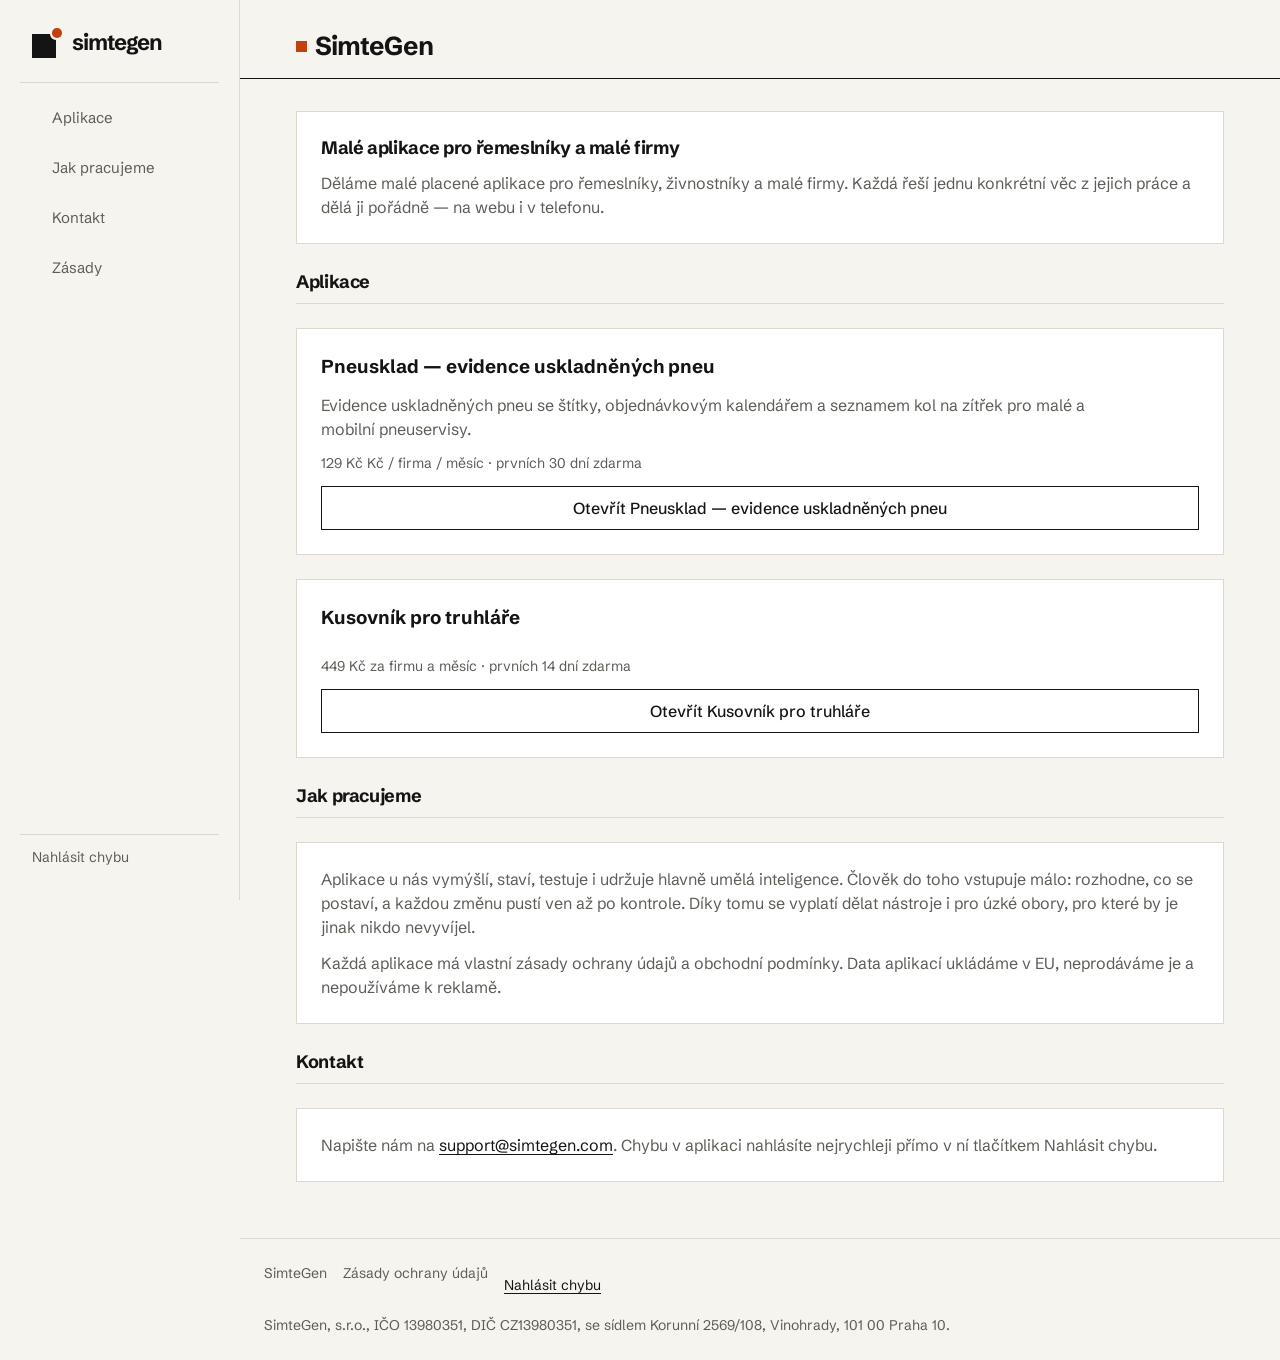
==== web/index.html @ bfa5eb50 "web firmy: obsah a katalog" ====
<!doctype html>
<!-- GENEROVANÝ SOUBOR — neupravuj ručně. Generuje SimteGen (firemni_web.py) z databáze a nastavení. -->
<html lang="cs">
<head>
  <meta charset="utf-8">
  <meta name="viewport" content="width=device-width, initial-scale=1, viewport-fit=cover">
  <meta name="application-name" content="SimteGen">
  <title>SimteGen — malé aplikace pro řemeslníky a malé firmy</title>
  <link rel="stylesheet" href="styl.css">
  <link rel="stylesheet" href="produkt.css">
  <!-- SEO: GENEROVÁNO z data-manifest.json (vykresli_seo.py) — needituj ručně -->
  <meta name="description" content="Malé placené aplikace pro řemeslníky, živnostníky a malé firmy — web i telefon.">
  <link rel="canonical" href="https://simtegen.com/">
  <meta property="og:type" content="website">
  <meta property="og:locale" content="cs_CZ">
  <meta property="og:title" content="SimteGen">
  <meta property="og:description" content="Malé placené aplikace pro řemeslníky, živnostníky a malé firmy — web i telefon.">
  <meta property="og:url" content="https://simtegen.com/">
  <meta name="twitter:card" content="summary">
  <script type="application/ld+json">{"@context":"https://schema.org","@type":"Organization","name":"SimteGen","legalName":"SimteGen, s.r.o.","url":"https://simtegen.com/","description":"Malé placené aplikace pro řemeslníky, živnostníky a malé firmy — web i telefon.","identifier":{"@type":"PropertyValue","propertyID":"IČO","value":"13980351"},"address":"Korunní 2569/108, Vinohrady, 101 00 Praha 10","email":"support@simtegen.com","hasOfferCatalog":{"@type":"OfferCatalog","name":"Aplikace","itemListElement":[{"@type":"Offer","itemOffered":{"@type":"WebApplication","name":"Pneusklad — evidence uskladněných pneu","url":"https://pneusklad.simtegen.com/","description":"Evidence uskladněných pneu se štítky, objednávkovým kalendářem a seznamem kol na zítřek pro malé a mobilní pneuservisy."}},{"@type":"Offer","itemOffered":{"@type":"WebApplication","name":"Kusovník pro truhláře","url":"https://kusovnik.simtegen.com/"}}]}}</script>
  <!-- /SEO -->
</head>
<body>
  <script src="simtegen.js"></script>
  <div class="appka">
    <nav class="navigace" aria-label="Hlavní menu">
      <a class="znacka" href="/" aria-label="SimteGen"><span class="znacka-ctverec"></span><span class="znacka-slovo">simtegen</span></a>
      <a href="/#aplikace">Aplikace</a>
      <a href="/#jak-pracujeme">Jak pracujeme</a>
      <a href="/#kontakt">Kontakt</a>
      <a href="zasady.html">Zásady</a>
      <span class="mezera"></span>
      <button class="nahlasit-chybu" type="button">Nahlásit chybu</button>
    </nav>
    <header class="hlavicka">
      <h1>SimteGen</h1>
      <button type="button" class="nahlasit-chybu jen-telefon" aria-label="Nahlásit chybu">
        <svg aria-hidden="true"><use href="ikony.svg#nahlasit-chybu"/></svg>
      </button>
    </header>
    <main class="obsah">
      <section class="karta">
        <h2>Malé aplikace pro řemeslníky a malé firmy</h2>
        <p>Děláme malé placené aplikace pro řemeslníky, živnostníky a malé firmy. Každá řeší jednu konkrétní věc z jejich práce a dělá ji pořádně — na webu i v telefonu.</p>
      </section>
      <div class="sekce-titulek" id="aplikace"><span>Aplikace</span></div>
      <section class="mrizka">
        <article class="karta">
          <h3>Pneusklad — evidence uskladněných pneu</h3>
          <p>Evidence uskladněných pneu se štítky, objednávkovým kalendářem a seznamem kol na zítřek pro malé a mobilní pneuservisy.</p>
          <p class="popisek">129 Kč Kč / firma / měsíc · prvních 30 dní zdarma</p>
          <a class="tlacitko vedlejsi" href="https://pneusklad.simtegen.com/">Otevřít Pneusklad — evidence uskladněných pneu</a>
        </article>
        <article class="karta">
          <h3>Kusovník pro truhláře</h3>
          <p></p>
          <p class="popisek">449 Kč za firmu a měsíc · prvních 14 dní zdarma</p>
          <a class="tlacitko vedlejsi" href="https://kusovnik.simtegen.com/">Otevřít Kusovník pro truhláře</a>
        </article>
      </section>
      <div class="sekce-titulek" id="jak-pracujeme"><span>Jak pracujeme</span></div>
      <section class="karta">
        <p>Aplikace u nás vymýšlí, staví, testuje i udržuje hlavně umělá inteligence. Člověk do toho vstupuje málo: rozhodne, co se postaví, a každou změnu pustí ven až po kontrole. Díky tomu se vyplatí dělat nástroje i pro úzké obory, pro které by je jinak nikdo nevyvíjel.</p>
        <p>Každá aplikace má vlastní zásady ochrany údajů a obchodní podmínky. Data aplikací ukládáme v EU, neprodáváme je a nepoužíváme k reklamě.</p>
      </section>
      <div class="sekce-titulek" id="kontakt"><span>Kontakt</span></div>
      <section class="karta">
        <p>Napište nám na <a href="mailto:support@simtegen.com">support@simtegen.com</a>.
        Chybu v aplikaci nahlásíte nejrychleji přímo v ní tlačítkem Nahlásit chybu.</p>
      </section>
    </main>
    <footer class="paticka">
      <a href="/">SimteGen</a>
      <a href="zasady.html">Zásady ochrany údajů</a>
      <button type="button" class="nahlasit-chybu odkaz">Nahlásit chybu</button>
      <p class="popisek">SimteGen, s.r.o., IČO 13980351, DIČ CZ13980351, se sídlem Korunní 2569/108, Vinohrady, 101 00 Praha 10.</p>
    </footer>
  </div>
</body>
</html>
---- web/styl.css ----
/* simtegen-navrh v3 — „Papír a výkres“. NEUPRAVOVAT V PRODUKTU.
 *
 * Společný návrhový systém všech appek SimteGen. Stavitel ho při každé
 * stavbě přepíše aktuální verzí ze šablony (stejně jako generátor zásad),
 * takže úprava tady by zmizela — barvu produktu nese web/produkt.css,
 * rozložení konkrétní obrazovky třídy níž.
 *
 * Proč takhle (v1 → v2): appky vypadaly jako první, co vygeneruje AI.
 * v2 přidala firemní podpis: teplý papír, vlasové linky, Plex Mono,
 * obří čísla, černá hlavní akce, barva produktu jen jako ukazatel.
 *
 * Proč v3: v2 vynucovala všechny vrstvy podpisu naráz — tečky, ořezové
 * značky, mono štítky velkými písmeny, číslované sekce, obří číslo — a
 * zákazníci appky četli jako nepřehledné. Podpis teď nesou logo, úvodní
 * obrazovka, papír, černá akce a barva produktu; text je obyčejné písmo
 * ve větách, mono jen na rozměry a kódy. Přibyl druhý typ obrazovky,
 * „nástroj“ (.nastroj, .platno) — výkres přes celou plochu, protože
 * u produktů, kde zákazník něco skládá, je výkres ta hodnota, ne číslo.
 *
 * Tři šířky, jeden soubor:
 *   telefon  < 768 px   jeden sloupec, menu dole, hlavní akce v dosahu palce
 *   tablet   768–1199   úzký levý pruh s ikonami, 12sloupcová mřížka
 *   notebook ≥ 1200     boční menu s textem, obsah do 1200 px
 *
 * Pravidla, která drží samo: dotyk ≥ 44 px, kontrast textu ≥ 4.5:1,
 * pohyb jen transform/opacity a prefers-reduced-motion ho vypíná,
 * bezpečné okraje telefonu, písma přibalená (žádný cizí server).
 */

@font-face {
  font-family: "Schibsted Grotesk";
  src: url("pismo/schibsted-grotesk.woff2") format("woff2");
  font-weight: 400 900; font-style: normal; font-display: swap;
}
@font-face {
  font-family: "Plex Mono";
  src: url("pismo/plex-mono-400.woff2") format("woff2");
  font-weight: 400; font-style: normal; font-display: swap;
}
@font-face {
  font-family: "Plex Mono";
  src: url("pismo/plex-mono-500.woff2") format("woff2");
  font-weight: 500; font-style: normal; font-display: swap;
}

:root {
  /* Firma — papír a inkoust. */
  --barva-papir: #f6f4ef;
  --barva-list: #ffffff;
  --barva-inkoust: #141414;
  --barva-tuzka: #5e5c57;
  --barva-tuzka-2: #8a877f;
  --barva-tuzka-3: #a9a59c;
  --barva-linka: #dcd8cf;
  --barva-linka-2: #c9c4b8;
  --barva-tecka: #ddd8cd;
  /* Produkt — přepisuje web/produkt.css. */
  --barva-produktu: #c2410c;
  /* Stavy. */
  --barva-chyba: #a3301c;
  --barva-chyba-pozadi: #fbeae6;
  --barva-uspech: #24613a;
  --barva-uspech-pozadi: #e7f2ea;
  --barva-varovani: #8a5a12;
  --barva-varovani-pozadi: #fbf1dc;

  /* Názvy z v1 — starší produkty je používají, ať se nerozbijí. */
  --barva-pozadi: var(--barva-papir);
  --barva-plocha: var(--barva-list);
  --barva-plocha-2: #eeebe4;
  --barva-text: var(--barva-inkoust);
  --barva-text-2: var(--barva-tuzka);
  /* Text is pencil at the lightest: tuzka-2/-3 fail WCAG on paper (2.2–3.4:1)
     and are for lines, segments and ticks only — vizualni_kontrola.py measures it. */
  --barva-text-3: var(--barva-tuzka);
  --barva-okraj: var(--barva-linka);
  --barva-akcent: var(--barva-inkoust);
  --barva-akcent-tmava: #000000;
  --barva-akcent-text: var(--barva-papir);

  --pismo: "Schibsted Grotesk", "Helvetica Neue", Arial, system-ui, sans-serif;
  --pismo-mono: "Plex Mono", ui-monospace, Consolas, monospace;

  /* v2 had 5.5–11 rem: the number outshouted the screen it was meant to
     summarise. Nothing below 13 px — vizualni_kontrola.py measures it. */
  --velikost-obri: clamp(3.25rem, 13vw, 5.5rem); /* hlavní číslo */
  --velikost-1: 1.625rem;  /* nadpis obrazovky */
  --velikost-2: 1.125rem;  /* nadpis sekce */
  --velikost-3: 1rem;      /* text */
  --velikost-4: 0.875rem;  /* popisky */
  --velikost-5: 0.8125rem; /* nejmenší text: mono rozměry, kódy */

  --mezera-1: 0.25rem;
  --mezera-2: 0.5rem;
  --mezera-3: 0.75rem;
  --mezera-4: 1rem;
  --mezera-5: 1.5rem;
  --mezera-6: 2rem;
  --mezera-7: 3rem;

  --radius: 0;
  --radius-maly: 0;
  --stin: none;
  --dotyk: 44px;
  --prechod: 180ms ease;
  --sirka-obsahu: 75rem;
  --sirka-pruhu: 7rem;
  --sirka-menu: 15rem;
}

@media (prefers-color-scheme: dark) {
  :root {
    --barva-papir: #161513;
    --barva-list: #1e1d1a;
    --barva-inkoust: #ece9e2;
    --barva-tuzka: #b3afa6;
    --barva-tuzka-2: #8f8b83;
    --barva-tuzka-3: #77736b;
    --barva-linka: #34322d;
    --barva-linka-2: #46433d;
    --barva-tecka: #2a2925;
    --barva-plocha-2: #26241f;
    --barva-akcent-tmava: #ffffff;
    --barva-chyba: #f08a73;
    --barva-chyba-pozadi: #3a1d17;
    --barva-uspech: #7fc896;
    --barva-uspech-pozadi: #17301f;
    --barva-varovani: #e3b25c;
    --barva-varovani-pozadi: #3a2d12;
  }
}

@media (prefers-reduced-motion: reduce) {
  :root { --prechod: 0ms; }
  *, *::before, *::after { animation: none !important; transition: none !important; }
}

/* ── Základ ───────────────────────────────────────────────────────── */
*, *::before, *::after { box-sizing: border-box; }
html { -webkit-text-size-adjust: 100%; }
/* Plain paper. The dot grid lives on the splash and the store graphics,
   where it is the firm's signature — under content it was noise. */
body {
  margin: 0; min-height: 100dvh;
  background-color: var(--barva-papir);
  color: var(--barva-inkoust);
  font-family: var(--pismo); font-size: var(--velikost-3); line-height: 1.5;
  -webkit-font-smoothing: antialiased; text-rendering: optimizeLegibility;
}
h1, h2, h3, p { margin: 0; }
h1 { font-size: var(--velikost-1); line-height: 1.15; font-weight: 700; letter-spacing: -0.035em; }
h2 { font-size: var(--velikost-2); line-height: 1.3; font-weight: 700; letter-spacing: -0.02em; }
p, .popisek { color: var(--barva-tuzka); text-wrap: pretty; }
.popisek { font-size: var(--velikost-4); }
a { color: var(--barva-inkoust); text-underline-offset: 3px; }
a:hover { color: var(--barva-produktu); }
:focus-visible { outline: 2px solid var(--barva-produktu); outline-offset: 2px; }
code, kbd, .mono { font-family: var(--pismo-mono); }

/* Labels and section titles are plain words. v2 set them in spaced mono
   capitals; a whole screen of those read as one grey texture, and the
   eye found no place to start. Mono stays for what is measured or coded. */
.stitek { font-size: var(--velikost-4); font-weight: 500; color: var(--barva-tuzka); }
.sekce-titulek {
  display: flex; justify-content: space-between; align-items: baseline; gap: var(--mezera-3);
  padding-bottom: var(--mezera-2); border-bottom: 1px solid var(--barva-linka);
  font-size: var(--velikost-2); font-weight: 700; letter-spacing: -0.02em; color: var(--barva-inkoust);
}
.sekce-titulek a { color: var(--barva-inkoust); font-size: var(--velikost-4); font-weight: 500; letter-spacing: 0; }
.rozmer { font-family: var(--pismo-mono); font-size: var(--velikost-5); color: var(--barva-tuzka); }

/* ── Kostra aplikace ──────────────────────────────────────────────── */
.appka { min-height: 100dvh; display: flex; flex-direction: column; }
.hlavicka {
  position: sticky; top: 0; z-index: 10;
  display: flex; align-items: center; gap: var(--mezera-3);
  padding: calc(var(--mezera-3) + env(safe-area-inset-top)) var(--mezera-5) var(--mezera-3);
  background: var(--barva-papir); border-bottom: 1px solid var(--barva-linka);
}
.hlavicka h1 { font-size: var(--velikost-2); flex: 1; display: flex; align-items: center; gap: var(--mezera-2); }
.hlavicka h1::before { content: ""; width: 11px; height: 11px; background: var(--barva-produktu); flex-shrink: 0; }
.hlavicka .stitek { display: block; }
.obsah {
  flex: 1; width: 100%; max-width: var(--sirka-obsahu); margin: 0 auto;
  padding: var(--mezera-5) var(--mezera-5) var(--mezera-7);
  display: flex; flex-direction: column; gap: var(--mezera-5);
}
.obsah > * { max-width: 100%; }

/* Hlavní akce dole v dosahu palce (na telefonu), jinak v toku stránky. */
.lista-dole {
  position: sticky; bottom: 0; z-index: 10;
  display: flex; gap: var(--mezera-2);
  padding: var(--mezera-3) var(--mezera-5) calc(var(--mezera-3) + env(safe-area-inset-bottom));
  background: var(--barva-papir); border-top: 1px solid var(--barva-linka);
}
.lista-dole .tlacitko { flex: 1; }

/* Navigace: telefon = pás dole s textem, tablet = levý pruh s ikonami,
 * notebook = boční menu s textem. Položky jsou <a> nebo <button>,
 * aktivní nese aria-current="page" a čtvereček v barvě produktu. */
.navigace {
  position: sticky; bottom: 0; z-index: 11; order: 99;
  display: grid; grid-auto-flow: column; grid-auto-columns: minmax(0, 1fr);
  background: var(--barva-papir); border-top: 1px solid var(--barva-inkoust);
  padding-bottom: env(safe-area-inset-bottom);
}
.navigace > a, .navigace > button {
  min-height: 58px; display: flex; align-items: center; justify-content: center; gap: 6px;
  background: none; border: 0; padding: 0 var(--mezera-2); cursor: pointer;
  font: inherit; font-size: var(--velikost-4); color: var(--barva-tuzka); text-decoration: none;
}
.navigace > a svg, .navigace > button svg { display: none; width: 22px; height: 22px; }
.navigace [aria-current="page"] { color: var(--barva-inkoust); font-weight: 700; }
.navigace [aria-current="page"]::before { content: ""; width: 7px; height: 7px; background: var(--barva-produktu); }
.navigace .znacka, .navigace .verze, .navigace .mezera { display: none; }
/* Na telefonu je Nahlásit chybu v hlavičce; v menu dole by se opakovalo. */
.navigace .nahlasit-chybu { display: none; }

/* Značka SimteGen „Díl“ (mřížka 5 × 5 modulů): blok 4 × 4 s vykousnutým
   čtvrtkruhem v rohu a kulatý díl v barvě produktu, který z něj vyšel.
   Tahle čistá podoba je pro malé velikosti (hlavička, menu, grafika);
   velkou s detailem a animací kreslí simtegen.js na úvodní obrazovce. */
.znacka-ctverec {
  width: 30px; height: 30px; position: relative; flex-shrink: 0;
}
.znacka-ctverec::before {
  content: ""; position: absolute; left: 0; top: 20%; width: 80%; height: 80%; background: var(--barva-inkoust);
  -webkit-mask: url("data:image/svg+xml,%3Csvg xmlns='http://www.w3.org/2000/svg' viewBox='0 10 40 40'%3E%3Cpath d='M0 10H30A10 10 0 0 0 40 20V50H0Z'/%3E%3C/svg%3E") 0 0 / 100% 100% no-repeat;
  mask: url("data:image/svg+xml,%3Csvg xmlns='http://www.w3.org/2000/svg' viewBox='0 10 40 40'%3E%3Cpath d='M0 10H30A10 10 0 0 0 40 20V50H0Z'/%3E%3C/svg%3E") 0 0 / 100% 100% no-repeat;
}
.znacka-ctverec::after {
  content: ""; position: absolute; left: 68%; top: 0; width: 32%; height: 32%; border-radius: 50%; background: var(--barva-produktu);
}
.znacka-slovo { font-weight: 700; font-size: 1.375rem; letter-spacing: -0.05em; line-height: 1; color: var(--barva-inkoust); }

/* Obrazovky v jedné stránce (přepíná se třídou .aktivni). */
.obrazovka { display: none; animation: obrazovka-in var(--prechod) both; }
.obrazovka.aktivni { display: flex; flex-direction: column; gap: var(--mezera-5); }
@keyframes obrazovka-in { from { opacity: 0; transform: translateY(6px); } to { opacity: 1; transform: none; } }

/* ── Mřížka obsahu ────────────────────────────────────────────────── */
.mrizka { display: grid; grid-template-columns: minmax(0, 1fr); gap: var(--mezera-5); align-items: start; }
.dva-sloupce { display: grid; grid-template-columns: repeat(auto-fit, minmax(min(22rem, 100%), 1fr)); gap: var(--mezera-6) var(--mezera-7); align-items: start; }
.sloupec { display: flex; flex-direction: column; gap: var(--mezera-4); min-width: 0; }

/* ── Tlačítka ─────────────────────────────────────────────────────── */
.tlacitko {
  min-height: 54px; padding: 0 var(--mezera-5);
  display: inline-flex; align-items: center; justify-content: space-between; gap: var(--mezera-3);
  background: var(--barva-inkoust); color: var(--barva-papir);
  border: 1px solid var(--barva-inkoust); border-radius: 0; cursor: pointer;
  font: inherit; font-size: 1.0625rem; font-weight: 500; text-decoration: none;
  transition: transform var(--prechod), background var(--prechod);
}
.tlacitko::after {
  content: ""; width: 18px; height: 18px; flex-shrink: 0;
  background: currentColor;
  -webkit-mask: url("data:image/svg+xml,%3Csvg xmlns='http://www.w3.org/2000/svg' viewBox='0 0 24 24' fill='none' stroke='black' stroke-width='1.8'%3E%3Cpath d='M5 12h14M13 6l6 6-6 6'/%3E%3C/svg%3E") center / contain no-repeat;
          mask: url("data:image/svg+xml,%3Csvg xmlns='http://www.w3.org/2000/svg' viewBox='0 0 24 24' fill='none' stroke='black' stroke-width='1.8'%3E%3Cpath d='M5 12h14M13 6l6 6-6 6'/%3E%3C/svg%3E") center / contain no-repeat;
}
.tlacitko:hover { background: var(--barva-akcent-tmava); color: var(--barva-papir); }
.tlacitko:active { transform: translateY(1px); }
.tlacitko:disabled { opacity: 0.45; cursor: default; transform: none; }
.tlacitko.tiche, .tlacitko.vedlejsi {
  min-height: var(--dotyk); background: var(--barva-list); color: var(--barva-inkoust); border-color: var(--barva-inkoust);
  font-size: var(--velikost-3); justify-content: center;
}
.tlacitko.tiche::after, .tlacitko.vedlejsi::after, .tlacitko.varovne::after, .tlacitko.ikona::after, .tlacitko.bez-sipky::after { display: none; }
.tlacitko.tiche:hover, .tlacitko.vedlejsi:hover { background: var(--barva-plocha-2); color: var(--barva-inkoust); }
.tlacitko.varovne { min-height: var(--dotyk); background: var(--barva-list); color: var(--barva-chyba); border-color: var(--barva-chyba); font-size: var(--velikost-3); justify-content: center; }
.tlacitko.varovne:hover { background: var(--barva-chyba-pozadi); color: var(--barva-chyba); }
.tlacitko.ikona { width: var(--dotyk); min-height: var(--dotyk); padding: 0; justify-content: center; background: var(--barva-list); color: var(--barva-inkoust); border-color: var(--barva-linka); }
.tlacitko.ikona:hover { background: var(--barva-plocha-2); color: var(--barva-inkoust); }
.tlacitko.plne { width: 100%; }
.tlacitko kbd { font-size: var(--velikost-5); padding: 2px 6px; border: 1px solid currentColor; opacity: 0.6; }

/* Nahlásit chybu — povinně na každé obrazovce, vždy po ruce. */
.nahlasit-chybu {
  display: inline-flex; align-items: center; gap: var(--mezera-2);
  min-height: var(--dotyk); min-width: var(--dotyk); justify-content: center;
  background: var(--barva-list); color: var(--barva-inkoust);
  border: 1px solid var(--barva-linka); cursor: pointer; font: inherit; font-size: var(--velikost-4);
}
.nahlasit-chybu svg { width: 20px; height: 20px; }
/* In the footer the report button reads as a link — present on every screen,
   also before login (that is when people most need it). */
.paticka .nahlasit-chybu { min-width: 0; padding: 0; border: 0; background: none; font: inherit; letter-spacing: inherit; text-transform: inherit; color: var(--barva-inkoust); text-decoration: underline; text-underline-offset: 3px; }

/* ── Formuláře ────────────────────────────────────────────────────── */
.pole { display: flex; flex-direction: column; gap: var(--mezera-1); }
.pole label, label.stitek { font-size: var(--velikost-4); font-weight: 500; color: var(--barva-inkoust); }
.pole input, .pole select, .pole textarea {
  min-height: 48px; padding: 0 var(--mezera-4); width: 100%;
  font: inherit; font-size: var(--velikost-3); color: var(--barva-inkoust);
  background: var(--barva-list); border: 1px solid var(--barva-linka); border-bottom: 2px solid var(--barva-inkoust); border-radius: 0;
}
.pole textarea { padding: var(--mezera-3) var(--mezera-4); min-height: 6rem; resize: vertical; }
.pole input:focus, .pole select:focus, .pole textarea:focus { outline: none; border-bottom-color: var(--barva-produktu); }
.pole .napoveda { font-size: var(--velikost-4); color: var(--barva-tuzka); }
.pole.chybne input, .pole.chybne select, .pole.chybne textarea { border-bottom-color: var(--barva-chyba); }
.pole .chyba { font-size: var(--velikost-4); color: var(--barva-chyba); }
.volba { display: flex; align-items: flex-start; gap: var(--mezera-3); min-height: var(--dotyk); padding: var(--mezera-2) 0; font-size: var(--velikost-4); color: var(--barva-inkoust); cursor: pointer; }
.volba input { width: 22px; height: 22px; margin: 1px 0 0; accent-color: var(--barva-inkoust); flex-shrink: 0; }

/* ── Plochy ───────────────────────────────────────────────────────── */
.karta { background: var(--barva-list); border: 1px solid var(--barva-linka); padding: var(--mezera-5); display: flex; flex-direction: column; gap: var(--mezera-3); }
/* The one card that matters most: an ink edge instead of v2's crop marks,
   which sat outside the card and collided with everything next to it. */
.vykres { border-color: var(--barva-inkoust); }

/* Hlavní číslo — jen tam, kde nese informaci (počet, částka, stav). */
.cislo-obri { font-weight: 700; font-size: var(--velikost-obri); letter-spacing: -0.05em; line-height: 0.9; font-variant-numeric: tabular-nums; }
.cislo-radek { display: flex; align-items: flex-end; justify-content: space-between; gap: var(--mezera-4); }
.cislo-radek p { text-align: right; font-size: var(--velikost-4); line-height: 1.4; }

/* Stupnice: <div class="stupnice" style="--hodnota: 80%"> s rysky, plněním a popisky. */
.stupnice { display: flex; flex-direction: column; gap: 3px; }
.stupnice-rysky { position: relative; height: 10px; }
.stupnice-rysky::before { content: ""; position: absolute; left: 0; right: 0; top: 4px; height: 6px; background-image: repeating-linear-gradient(90deg, var(--barva-inkoust) 0 1px, transparent 1px 10%); opacity: 0.3; }
.stupnice-rysky::after { content: ""; position: absolute; inset: 0; background-image: repeating-linear-gradient(90deg, var(--barva-inkoust) 0 1px, transparent 1px 25%); }
.stupnice-plneni { height: 2px; width: var(--hodnota, 0%); background: var(--barva-produktu); }
.stupnice-popisky { display: flex; justify-content: space-between; font-family: var(--pismo-mono); font-size: var(--velikost-5); color: var(--barva-tuzka); }

/* Rozpad celku: segmenty ve stupních šedi + legenda (data, ne ozdoba). */
.segmenty { display: flex; height: 8px; gap: 2px; }
.segmenty > * { background: var(--barva-linka-2); }
.segmenty > :nth-child(1) { background: var(--barva-inkoust); }
.segmenty > :nth-child(2) { background: var(--barva-tuzka-2); }
.segmenty > :nth-child(3) { background: var(--barva-linka-2); }
.legenda { display: flex; flex-wrap: wrap; gap: var(--mezera-2) var(--mezera-4); font-size: var(--velikost-4); color: var(--barva-tuzka); margin: 0; padding: 0; list-style: none; }
.legenda > * { display: flex; align-items: center; gap: 6px; }
.legenda > *::before { content: ""; width: 8px; height: 8px; background: var(--barva-linka-2); }
.legenda > :nth-child(1)::before { background: var(--barva-inkoust); }
.legenda > :nth-child(2)::before { background: var(--barva-tuzka-2); }

/* Týden: 7 dní, počet v každém, dnešek orámovaný, volno čárkovaně. */
.tyden { display: grid; grid-template-columns: repeat(7, minmax(0, 1fr)); gap: 6px; margin: 0; padding: 0; list-style: none; }
.tyden > * { display: flex; flex-direction: column; gap: 4px; padding: 8px; border: 1px solid var(--barva-linka); font-size: var(--velikost-5); color: var(--barva-tuzka); min-width: 0; }
.tyden > * strong { font-family: var(--pismo); font-size: 1.125rem; font-weight: 700; color: var(--barva-inkoust); }
.tyden > .dnes { border-color: var(--barva-inkoust); background: var(--barva-list); color: var(--barva-inkoust); }
.tyden > .dnes strong { color: var(--barva-produktu); }
.tyden > .volno { border-style: dashed; color: var(--barva-tuzka); }
.tyden > .volno strong, .tyden > .nula strong { color: var(--barva-linka-2); }

/* Seznam řádků (telefon) a tabulka (širší obrazovky). */
.seznam { display: flex; flex-direction: column; margin: 0; padding: 0; list-style: none; }
.radek { display: flex; align-items: center; gap: var(--mezera-3); min-height: 56px; padding: var(--mezera-3) 0; border-bottom: 1px solid var(--barva-linka); color: var(--barva-inkoust); text-decoration: none; }
.radek .poradi { font-family: var(--pismo-mono); font-size: var(--velikost-5); color: var(--barva-tuzka); width: 1.5rem; flex-shrink: 0; }
.radek .hlavni { flex: 1; min-width: 0; }
.radek .hlavni strong { display: block; font-weight: 500; white-space: nowrap; overflow: hidden; text-overflow: ellipsis; }
.radek .hlavni span { display: block; font-size: var(--velikost-4); color: var(--barva-tuzka); }
.radek .vpravo { font-size: var(--velikost-4); font-weight: 500; white-space: nowrap; }
.radek .vpravo.dnes, .dnes-text { color: var(--barva-produktu); font-weight: 700; }
a.radek:hover { background: var(--barva-list); }
.tabulka-obal { overflow-x: auto; }
.tabulka { width: 100%; border-collapse: collapse; font-size: var(--velikost-3); }
.tabulka th { text-align: left; font-size: var(--velikost-4); font-weight: 500; color: var(--barva-tuzka); padding: 0 var(--mezera-4) var(--mezera-2) 0; border-bottom: 1px solid var(--barva-linka-2); white-space: nowrap; }
.tabulka td { padding: var(--mezera-4) var(--mezera-4) var(--mezera-4) 0; border-bottom: 1px solid var(--barva-linka); vertical-align: middle; }
.tabulka .poradi, .tabulka .rozmer-bunka { font-family: var(--pismo-mono); font-size: var(--velikost-5); color: var(--barva-tuzka); }
.kod { display: inline-block; font-family: var(--pismo-mono); font-size: var(--velikost-5); padding: 3px 7px; background: var(--barva-list); border: 1px solid var(--barva-linka); color: var(--barva-inkoust); }
.ukazatel { display: inline-block; width: 8px; height: 8px; background: var(--barva-produktu); }

/* Deník (krátký výpis událostí v mono). */
.denik { margin: 0; padding: 0; list-style: none; font-size: var(--velikost-4); }
.denik > * { display: grid; grid-template-columns: 3.25rem minmax(0, 1fr) auto; gap: var(--mezera-3); padding: var(--mezera-3) 0; border-bottom: 1px solid var(--barva-linka); }
.denik time { font-family: var(--pismo-mono); font-size: var(--velikost-5); color: var(--barva-tuzka); }

/* ── Nástroj: výkres přes celou plochu ─────────────────────────────── */
/* Second screen type (DESIGN.md, „Obrazovka typu nástroj“). Where the
   customer composes something — a kitchen wall, a layout, a plan — the
   drawing is what they pay for, so it gets the room and the controls
   shrink to one toolbar. A dashboard layout put the drawing in a card
   between numbers and lists, and the first customer asked for "an app
   where I can just put it together quickly".
     <section class="obrazovka nastroj">
       .nastroj-lista   zpět, nadpis, .rozmer, .nahlasit-chybu
       .platno          <svg> s .stena, .dil, .detail, .otvor, .kota
       .nastroje        3–5 × .nastroj-tlacitko (aria-pressed)
       .vlastnosti      pole vybraného dílu (hidden, když nic)
       .lista-dole      jedna .tlacitko
   Drawing units: 1 = 1 cm, drawing 300–400 wide, so a 13-unit dimension
   reads as ~13 px on a phone. Lines keep their weight at any zoom
   (non-scaling-stroke). The material colour a customer picks is data:
   JS sets it as --barva-dilu on the .dil (CI forbids colours in HTML). */
.obrazovka.nastroj.aktivni { gap: 0; }
.nastroj-lista { display: flex; align-items: center; gap: var(--mezera-3); min-height: 52px; padding-bottom: var(--mezera-2); border-bottom: 1px solid var(--barva-linka); }
.nastroj-lista h2 { flex: 1; min-width: 0; white-space: nowrap; overflow: hidden; text-overflow: ellipsis; }
.zpet { display: inline-flex; align-items: center; gap: 2px; min-height: var(--dotyk); min-width: var(--dotyk); color: var(--barva-inkoust); text-decoration: none; font-size: var(--velikost-4); }
.zpet::before { content: ""; width: 18px; height: 18px; background: currentColor;
  -webkit-mask: url("data:image/svg+xml,%3Csvg xmlns='http://www.w3.org/2000/svg' viewBox='0 0 24 24' fill='none' stroke='black' stroke-width='1.8'%3E%3Cpath d='M15 5l-7 7 7 7'/%3E%3C/svg%3E") center / contain no-repeat;
          mask: url("data:image/svg+xml,%3Csvg xmlns='http://www.w3.org/2000/svg' viewBox='0 0 24 24' fill='none' stroke='black' stroke-width='1.8'%3E%3Cpath d='M15 5l-7 7 7 7'/%3E%3C/svg%3E") center / contain no-repeat; }
.platno {
  position: relative; min-height: 52dvh; margin: var(--mezera-3) 0; overflow: hidden; touch-action: none;
  background-color: var(--barva-list); border: 1px solid var(--barva-linka);
  /* Drafting grid, 10 cm at the recommended scale — it measures, so it stays. */
  background-image: linear-gradient(var(--barva-plocha-2) 1px, transparent 1px), linear-gradient(90deg, var(--barva-plocha-2) 1px, transparent 1px);
  background-size: 24px 24px;
}
/* Capped: SVG text scales with the drawing, and a 13-unit dimension drawn
   across a notebook column came out at 24 px, louder than the title. */
.platno > svg { position: absolute; inset: 0; margin: auto; width: 100%; height: 100%; max-width: 32rem; }
/* Not inherited: set on every shape, or a part drawn as <g><rect> scales its outline. */
.platno svg * { vector-effect: non-scaling-stroke; }
.platno .stena { fill: var(--barva-plocha-2); stroke: var(--barva-inkoust); stroke-width: 1; }
.platno .dil { fill: var(--barva-dilu, var(--barva-list)); stroke: var(--barva-inkoust); stroke-width: 1.5; cursor: pointer; }
.platno .dil.vybrany { stroke: var(--barva-produktu); stroke-width: 3; }
.platno .detail { fill: none; stroke: var(--barva-tuzka); stroke-width: 1; }
.platno .otvor { fill: var(--barva-list); stroke: var(--barva-tuzka); stroke-width: 1; stroke-dasharray: 4 3; }
.platno .kota line, .platno .kota path { stroke: var(--barva-produktu); stroke-width: 1; }
.platno .kota text { fill: var(--barva-produktu); font-family: var(--pismo-mono); font-size: 13px; text-anchor: middle; }
.platno .popis-dilu { fill: var(--barva-tuzka); font-family: var(--pismo); font-size: 13px; text-anchor: middle; pointer-events: none; }
.nastroje { display: flex; gap: var(--mezera-1); overflow-x: auto; padding: var(--mezera-1) 0; scrollbar-width: none; }
.nastroj-tlacitko {
  flex: 1 0 auto; min-width: 64px; min-height: 56px; padding: 4px 10px;
  display: flex; flex-direction: column; align-items: center; justify-content: center; gap: 2px;
  background: none; border: 1px solid transparent; color: var(--barva-tuzka); cursor: pointer;
  font: inherit; font-size: var(--velikost-5);
}
.nastroj-tlacitko svg { width: 22px; height: 22px; }
.nastroj-tlacitko:hover { color: var(--barva-inkoust); }
.nastroj-tlacitko[aria-pressed="true"] { color: var(--barva-inkoust); background: var(--barva-list); border-color: var(--barva-inkoust); }
.vlastnosti { display: flex; flex-direction: column; gap: var(--mezera-3); padding: var(--mezera-4) 0; border-top: 1px solid var(--barva-linka); }
.vlastnosti .radka > .pole { flex: 1 1 7rem; }
/* Material swatches: a button per colour, aria-label with its name. */
.barvy { display: flex; flex-wrap: wrap; gap: var(--mezera-2); margin: 0; padding: 0; list-style: none; }
.barvy button { width: var(--dotyk); height: var(--dotyk); padding: 0; cursor: pointer; background: var(--barva-dilu, var(--barva-list)); border: 1px solid var(--barva-linka-2); }
.barvy button[aria-pressed="true"] { outline: 2px solid var(--barva-inkoust); outline-offset: 2px; }

/* Phone: the drawing needs the height more than the menu does — a tool
   screen has its own way back (.zpet) and its own report button. */
@media (max-width: 767px) {
  .appka:has(.obrazovka.nastroj.aktivni) > .navigace,
  .appka:has(.obrazovka.nastroj.aktivni) > .hlavicka { display: none; }
  .obsah:has(.obrazovka.nastroj.aktivni) { padding-top: calc(var(--mezera-2) + env(safe-area-inset-top)); padding-bottom: 0; }
  .nastroj .lista-dole { margin: 0 calc(-1 * var(--mezera-5)); }
}

/* ── Stavy obrazovky (prázdný, načítání, chyba, úspěch) ───────────── */
.prazdno { display: flex; flex-direction: column; align-items: flex-start; gap: var(--mezera-3); padding: var(--mezera-6) var(--mezera-5); border: 1px dashed var(--barva-linka-2); background: var(--barva-papir); }
.prazdno .ikona-velka { width: 40px; height: 40px; color: var(--barva-tuzka); }
/* First-run guide (SimteGen.pruvodce): numbered steps, the current one in
   ink with its button, done ones ticked and quiet. */
.pruvodce { list-style: none; margin: 0; padding: 0; display: flex; flex-direction: column; gap: var(--mezera-3);
  counter-reset: krok; width: 100%; max-width: 32rem; }
.pruvodce li { counter-increment: krok; display: grid; grid-template-columns: 2rem 1fr; gap: var(--mezera-1) var(--mezera-3);
  align-items: start; color: var(--barva-tuzka); }
.pruvodce li::before { content: counter(krok); grid-row: span 2; width: 2rem; height: 2rem; display: grid; place-items: center;
  border: 1px solid var(--barva-linka-2); font-family: var(--pismo-mono); font-size: var(--velikost-4); }
.pruvodce li[aria-current="step"] { color: var(--barva-inkoust); font-weight: 500; }
.pruvodce li[aria-current="step"]::before { border-color: var(--barva-inkoust); background: var(--barva-inkoust); color: var(--barva-papir); }
.pruvodce li.hotovo::before { content: "✓"; border-color: var(--barva-uspech); color: var(--barva-uspech); }
.pruvodce li > .tlacitko, .pruvodce li > button { grid-column: 2; justify-self: start; }
/* Only the current step acts — in CSS, so the screen has one main action
   before (and without) SimteGen.pruvodce running. */
.pruvodce li:not([aria-current="step"]) > .tlacitko, .pruvodce li:not([aria-current="step"]) > button { display: none; }
.kostra { background: linear-gradient(90deg, var(--barva-plocha-2), var(--barva-list), var(--barva-plocha-2)); background-size: 200% 100%; animation: kostra 1.2s linear infinite; min-height: 1rem; }
@keyframes kostra { from { background-position: 100% 0; } to { background-position: -100% 0; } }
.hlaska { padding: var(--mezera-3) var(--mezera-4); border: 1px solid currentColor; font-size: var(--velikost-4); }
.hlaska.chyba { background: var(--barva-chyba-pozadi); color: var(--barva-chyba); }
.hlaska.uspech { background: var(--barva-uspech-pozadi); color: var(--barva-uspech); }
.hlaska.varovani { background: var(--barva-varovani-pozadi); color: var(--barva-varovani); }
.zprava { min-height: 1.4rem; font-size: var(--velikost-4); color: var(--barva-tuzka); }
.zprava.chyba { color: var(--barva-chyba); }
.toast { position: fixed; left: 50%; bottom: calc(5rem + env(safe-area-inset-bottom)); transform: translateX(-50%); z-index: 50; padding: var(--mezera-3) var(--mezera-5); background: var(--barva-inkoust); color: var(--barva-papir); font-size: var(--velikost-4); animation: obrazovka-in var(--prechod) both; }
.panel-pozadi { position: fixed; inset: 0; background: rgba(20, 20, 20, 0.4); z-index: 40; }
.panel { position: fixed; left: 0; right: 0; bottom: 0; z-index: 41; max-height: 85dvh; overflow: auto; background: var(--barva-papir); border-top: 1px solid var(--barva-inkoust); padding: var(--mezera-5) var(--mezera-5) calc(var(--mezera-5) + env(safe-area-inset-bottom)); display: flex; flex-direction: column; gap: var(--mezera-4); animation: obrazovka-in var(--prechod) both; }
/* Potvrzení a dotaz (SimteGen.potvrd / zeptej) and the undo toast
   (SimteGen.vratitelne) — drawn by simtegen.js instead of confirm()/prompt(). */
.sg-dialog-akce .tlacitko { flex: 1 1 9rem; }
.sg-vratit { display: flex; align-items: center; gap: var(--mezera-4); max-width: calc(100vw - 2rem); padding-right: var(--mezera-2); }
.sg-vratit button { min-height: var(--dotyk); padding: 0 var(--mezera-3); background: none; border: 0; color: inherit; font: inherit; font-weight: 700; text-decoration: underline; text-underline-offset: 3px; cursor: pointer; }

/* ── Úvodní obrazovka s logem (vkládá ji web/simtegen.js) ─────────── */
.sg-start {
  position: fixed; inset: 0; z-index: 1000;
  display: flex; flex-direction: column; justify-content: space-between;
  padding: calc(2.5rem + env(safe-area-inset-top)) 1.75rem calc(2.75rem + env(safe-area-inset-bottom));
  background-color: var(--barva-papir);
  background-image: radial-gradient(circle, var(--barva-tecka) 1px, transparent 1.3px);
  background-size: 24px 24px; background-position: 12px 12px;
  color: var(--barva-inkoust); transition: opacity 360ms ease, transform 360ms ease;
}
.sg-start--pryc { opacity: 0; transform: translateY(-8px); pointer-events: none; }
.sg-start-horni { display: flex; justify-content: space-between; align-items: center; font-family: var(--pismo-mono); font-size: 0.75rem; letter-spacing: 0.14em; text-transform: uppercase; color: var(--barva-tuzka); }
.sg-start-horni::after { content: ""; width: 10px; height: 10px; background: var(--barva-produktu); }
.sg-start-stred { display: flex; flex-direction: column; gap: 1.1rem; width: min(100%, 24rem); }
.sg-start .znacka-ctverec { width: 6.5rem; height: 6.5rem; }
.sg-start-znacka { display: block; width: 6.5rem; height: 6.5rem; overflow: visible; }
.sg-start .znacka-slovo span { display: inline-block; }
.sg-start .znacka-slovo { font-size: 4rem; letter-spacing: -0.055em; line-height: 0.8; }
.sg-start-pravitko { display: flex; flex-direction: column; gap: 5px; padding-top: 6px; }
.sg-start-pravitko::before { content: ""; height: 1px; background: var(--barva-inkoust); }
.sg-start-pravitko > span { height: 7px; background-image: repeating-linear-gradient(90deg, var(--barva-inkoust) 0 1px, transparent 1px 12px); opacity: 0.35; }
.sg-start-pravitko > i { height: 2px; width: 12%; background: var(--barva-produktu); animation: sg-plneni 900ms ease-out forwards; }
@keyframes sg-plneni { to { width: 100%; } }
.sg-start-dolni { display: flex; justify-content: space-between; font-family: var(--pismo-mono); font-size: 0.625rem; letter-spacing: 0.14em; text-transform: uppercase; color: var(--barva-tuzka); }

/* ── Google Play (web/play.js, produkty s modulem aplikace) ───────── */
/* Aplikace z Google Play smí předplatné prodávat jen přes Play Billing.
   Fakturační objednávka je proto v produktu s aplikací skrytá, dokud
   play.js nepotvrdí prohlížeč (sg-web) — chyba ji schová, nikdy neukáže. */
html[data-aplikace]:not(.sg-web) [data-objednavka],
html.sg-v-aplikaci [data-objednavka] { display: none !important; }
html:not(.sg-ukazka) [data-ukazka] { display: none !important; }
.sg-play { display: flex; flex-direction: column; gap: var(--mezera-3); }
.sg-play-nabidka { display: flex; flex-direction: column; gap: var(--mezera-2); padding-top: var(--mezera-3); border-top: 1px solid var(--barva-linka); }
.sg-recenze { display: flex; flex-direction: column; gap: var(--mezera-3); margin-bottom: var(--mezera-4); padding: var(--mezera-4); background: var(--barva-list); border: 1px solid var(--barva-linka); border-left: 2px solid var(--barva-inkoust); }
.sg-recenze-akce { display: flex; flex-wrap: wrap; gap: var(--mezera-2); }
.sg-play-cena { font-size: 1.375rem; font-weight: 700; letter-spacing: -0.03em; color: var(--barva-inkoust); }
.sg-ukazka-pruh { display: flex; flex-wrap: wrap; align-items: center; justify-content: space-between; gap: var(--mezera-2) var(--mezera-3); padding: var(--mezera-3) var(--mezera-4); padding-top: calc(var(--mezera-3) + env(safe-area-inset-top)); background: var(--barva-list); border-bottom: 1px solid var(--barva-inkoust); font-size: var(--velikost-4); color: var(--barva-inkoust); }

/* ── Zkušební období a ukázková data (vkládá web/simtegen.js) ─────── */
/* Pruh nad obsahem, ne přes něj: odjede se stránkou a nic nezakrývá.
   Klidný, dokud zbývá víc než týden; varování v posledních 7 dnech,
   chyba po vypršení. Tlačítko ukazuje cestu k platbě, kterou má produkt. */
.sg-pruhy { display: flex; flex-direction: column; gap: var(--mezera-2); }
.sg-pruhy--nahore { padding: calc(var(--mezera-2) + env(safe-area-inset-top)) var(--mezera-4) 0; }
.sg-pruh {
  display: flex; flex-wrap: wrap; align-items: center; justify-content: space-between; gap: var(--mezera-2) var(--mezera-4);
  padding: var(--mezera-2) var(--mezera-2) var(--mezera-2) var(--mezera-4);
  background: var(--barva-list); border: 1px solid var(--barva-linka); border-left: 3px solid var(--barva-produktu);
  color: var(--barva-inkoust); animation: obrazovka-in var(--prechod) both;
}
.sg-pruh-text { flex: 1 1 14rem; color: inherit; font-size: var(--velikost-4); }
.sg-pruh .tlacitko { flex: 0 0 auto; }
.sg-pruh--brzy { background: var(--barva-varovani-pozadi); color: var(--barva-varovani); border-color: currentColor; }
.sg-pruh--konec { background: var(--barva-chyba-pozadi); color: var(--barva-chyba); border-color: currentColor; }
.sg-pruh--ukazka { border-left-color: var(--barva-inkoust); border-style: dashed; border-left-style: solid; }
/* No connection (SimteGen.offline): a warning, not an error — nothing is
   lost, it just cannot load right now. */
.sg-pruh--offline { background: var(--barva-varovani-pozadi); color: var(--barva-varovani); border-color: currentColor; }
/* „Naplnit ukázkovými daty“ jen tam, kde to jde (/api/ja to řekne
   hlavičkou) — jinak by tlačítko slibovalo něco, co produkt nemá. */
html:not(.sg-ukazkova-nabidka) [data-ukazkova-data] { display: none !important; }

/* ── Pomocné ──────────────────────────────────────────────────────── */
[hidden] { display: none !important; }
/* An icon from the set (web/ikony.svg) next to text: the size of the text,
   sitting on its line. Navigation and tool bars size theirs themselves. */
.ikonka { width: 1.25em; height: 1.25em; flex: none; vertical-align: -0.25em; }
/* For the screen reader only: the drawing's parts as a list (DESIGN.md,
   Klávesnice a čtečka). Not display:none — that would hide it from it too. */
.jen-ctecka { position: absolute; width: 1px; height: 1px; padding: 0; margin: -1px; overflow: hidden;
  clip: rect(0 0 0 0); clip-path: inset(50%); white-space: nowrap; border: 0; }
.titulek-velky { font-size: clamp(2.25rem, 8vw, 3.75rem); font-weight: 700; letter-spacing: -0.05em; line-height: 0.98; }
.titulek-cena { font-size: 1.75rem; font-weight: 700; letter-spacing: -0.035em; color: var(--barva-inkoust); }
.paticka { display: flex; flex-wrap: wrap; gap: var(--mezera-2) var(--mezera-4); padding: var(--mezera-5) var(--mezera-5) calc(var(--mezera-5) + env(safe-area-inset-bottom)); border-top: 1px solid var(--barva-linka); font-size: var(--velikost-4); }
.paticka a { color: var(--barva-tuzka); text-decoration: none; }
.paticka a:hover { color: var(--barva-inkoust); }
.radka { display: flex; align-items: center; gap: var(--mezera-3); flex-wrap: wrap; }
.mezi { justify-content: space-between; }
.skryte { display: none !important; }
.jen-pro-ctecky { position: absolute; width: 1px; height: 1px; overflow: hidden; clip: rect(0 0 0 0); white-space: nowrap; }
.jen-siroke { display: none; }

/* ── Tablet ≥ 768 px: levý pruh s ikonami, 12sloupcová mřížka ─────── */
@media (min-width: 768px) {
  .appka { display: grid; grid-template-columns: var(--sirka-pruhu) minmax(0, 1fr); grid-auto-rows: max-content; align-content: start; }
  .appka > * { grid-column: 2; }
  .appka > .navigace {
    grid-column: 1; grid-row: 1 / span 99; order: 0;
    position: sticky; top: 0; height: 100dvh; bottom: auto;
    display: flex; flex-direction: column; gap: 6px;
    padding: 1.4rem 0 1rem; border-top: 0; border-right: 1px solid var(--barva-linka);
  }
  .navigace > a, .navigace > button { flex-direction: column; min-height: 68px; font-size: 0.8125rem; position: relative; text-align: center; }
  .navigace > a svg, .navigace > button svg { display: block; }
  .navigace [aria-current="page"]::before { position: absolute; left: 0; top: 18px; width: 3px; height: 32px; }
  .navigace .znacka { display: flex; justify-content: center; margin-bottom: 1.4rem; min-height: 0; }
  .navigace .znacka .znacka-slovo { display: none; }
  .navigace .znacka .znacka-ctverec { width: 40px; height: 40px; }
  .navigace .mezera { display: block; flex: 1; }
  .navigace .verze { display: block; text-align: center; font-family: var(--pismo-mono); font-size: var(--velikost-5); color: var(--barva-tuzka); }
  .navigace .nahlasit-chybu { display: flex; border: 0; background: none; flex-direction: column; font-size: var(--velikost-5); color: var(--barva-tuzka); min-height: 64px; }
  .hlavicka { padding: 1.6rem 2.5rem 0.9rem; border-bottom: 1px solid var(--barva-inkoust); }
  .hlavicka h1 { font-size: 1.625rem; }
  .hlavicka .nahlasit-chybu { display: none; }
  .obsah { padding: 1.75rem 2.5rem 3rem; }
  .lista-dole { position: static; padding: 0; border: 0; background: none; }
  .lista-dole .tlacitko { flex: 0 1 auto; min-width: 18rem; }
  .mrizka { grid-template-columns: repeat(12, minmax(0, 1fr)); column-gap: 1.75rem; }
  .mrizka > * { grid-column: 1 / -1; }
  .mrizka > .s4 { grid-column: span 4; } .mrizka > .s5 { grid-column: span 5; } .mrizka > .s6 { grid-column: span 6; }
  .mrizka > .s7 { grid-column: span 7; } .mrizka > .s8 { grid-column: span 8; }
  .jen-siroke { display: revert; }
  .jen-telefon { display: none !important; }
  .toast { bottom: 2rem; }
  .nastroj-tlacitko { flex: 0 0 auto; min-width: 84px; }
  .panel { left: auto; right: 0; top: 0; width: min(28rem, 100%); max-height: none; border-top: 0; border-left: 1px solid var(--barva-inkoust); }
  /* A question is not a side sheet: centred, as tall as its content. */
  .panel.sg-dialog { inset: 0; margin: auto; width: min(28rem, calc(100% - 2rem)); height: fit-content; border: 1px solid var(--barva-inkoust); }
}

/* ── Nástroj ≥ 1000 px: výkres vlevo, vlastnosti a akce vpravo ────── */
/* Not from 768: beside the icon rail a narrow tablet left the drawing a
   strip 290 px wide — stacked, it gets the whole width instead. */
@media (min-width: 1000px) {
  .obrazovka.nastroj.aktivni { display: grid; grid-template-columns: minmax(0, 1fr) 19rem; grid-template-rows: auto auto minmax(0, 1fr) auto; column-gap: var(--mezera-6); }
  .nastroj > * { grid-column: 1; }
  .nastroj > .nastroj-lista { grid-column: 1 / -1; }
  .nastroj > .platno { grid-row: 2 / span 2; min-height: 68dvh; margin-top: var(--mezera-4); }
  .nastroj > .nastroje { grid-row: 4; }
  .nastroj > .vlastnosti { grid-column: 2; grid-row: 2; margin-top: var(--mezera-4); border-top: 0; padding-top: 0; }
  .nastroj > .lista-dole { grid-column: 2; grid-row: 3; align-self: start; padding-top: var(--mezera-4); }
  .nastroj > .lista-dole .tlacitko { min-width: 0; width: 100%; }
}

/* ── Notebook ≥ 1200 px: boční menu s textem ──────────────────────── */
@media (min-width: 1200px) {
  .appka { grid-template-columns: var(--sirka-menu) minmax(0, 1fr); }
  .appka > .navigace { padding: 1.75rem 1.25rem 1.25rem; gap: 4px; }
  .navigace > a, .navigace > button { flex-direction: row; justify-content: flex-start; min-height: 46px; padding: 0 0.75rem 0 2rem; font-size: 0.9375rem; text-align: left; }
  .navigace > a svg, .navigace > button svg { display: none; }
  .navigace [aria-current="page"] { background: var(--barva-list); border: 1px solid var(--barva-linka); padding-left: 0.75rem; }
  .navigace [aria-current="page"]::before { position: static; width: 8px; height: 8px; margin-right: 6px; }
  .navigace .znacka { justify-content: flex-start; align-items: center; gap: 10px; padding: 0 0.75rem 1.5rem; margin-bottom: 0.5rem; border-bottom: 1px solid var(--barva-linka); }
  .navigace .znacka .znacka-slovo { display: block; }
  .navigace .znacka .znacka-ctverec { width: 30px; height: 30px; }
  .navigace .nahlasit-chybu { flex-direction: row; justify-content: flex-start; gap: 10px; padding: 0 0.75rem; border-top: 1px solid var(--barva-linka); min-height: 46px; font-size: 0.875rem; }
  .navigace .nahlasit-chybu svg { display: block; width: 18px; height: 18px; }
  .navigace .verze { text-align: left; padding: 0.5rem 0.75rem 0; }
  .hlavicka { padding: 2rem 3.5rem 1rem; }
  .obsah { padding: 2rem 3.5rem 3.5rem; }
}

/* ── Tisk a PDF ───────────────────────────────────────────────────── */
/* Printing is how a drawing reaches the customer's table and a cut list
   the workshop — and "Uložit jako PDF" in every browser is the same path.
   Without these rules a print was the phone layout with the menu, the
   sticky bars and the dark scheme's colours. Last in the file, so it wins
   over the width layouts above. [data-tisk] buttons (simtegen.js) print
   the screen or, with data-tisk="#id", only that element. */
@media print {
  :root {
    --barva-papir: #ffffff; --barva-list: #ffffff; --barva-inkoust: #000000;
    --barva-tuzka: #3d3b37; --barva-tuzka-2: #6b6862; --barva-tuzka-3: #8a877f;
    --barva-linka: #c9c4b8; --barva-linka-2: #a9a59c; --barva-plocha-2: #f1efe9;
  }
  @page { margin: 12mm; }
  body { background: #ffffff; font-size: 11pt; }
  .appka { display: block; min-height: 0; }
  .navigace, .lista-dole, .paticka, .toast, .panel, .panel-pozadi, .sg-start, .sg-pruhy,
  .sg-ukazka-pruh, .sg-recenze, .nahlasit-chybu, .nastroje, .vlastnosti, .zpet, .tlacitko, .barvy,
  [data-tisk], [data-netisknout] { display: none !important; }
  /* The product's name heads the page — also on a tool screen, whose
     phone layout hides the header (paper is narrower than 768 px). */
  .hlavicka, .appka:has(.obrazovka.nastroj.aktivni) > .hlavicka { display: flex !important; position: static; padding: 0 0 4mm; border-bottom: 1px solid #000000; }
  .obsah { max-width: none; padding: 4mm 0 0; }
  .obrazovka.aktivni { animation: none; }
  .platno { min-height: 0; margin: 0; border: 0; background: none; break-inside: avoid; }
  .platno > svg { position: static; width: 100%; height: auto; max-width: none; max-height: 240mm; }
  .platno .dil.vybrany { stroke: var(--barva-inkoust); stroke-width: 1.5; }  /* a selection is not part of the design */
  .platno, .barvy button, .stupnice-plneni, .segmenty > *, .ukazatel { -webkit-print-color-adjust: exact; print-color-adjust: exact; }
  .karta, .radek, .tabulka tr, .cislo-radek, .sekce-titulek { break-inside: avoid; }
  .sekce-titulek { break-after: avoid; }
  .tabulka-obal { overflow: visible; }
  a { color: inherit; text-decoration: none; }
  /* One element only (data-tisk="#kusovnik"): the rest of the page stays
     in the flow but out of sight, the element starts at the top. */
  html.sg-tisk-vyber body * { visibility: hidden; }
  html.sg-tisk-vyber .sg-tisk-cil, html.sg-tisk-vyber .sg-tisk-cil * { visibility: visible; }
  html.sg-tisk-vyber .sg-tisk-cil { position: absolute; left: 0; top: 0; width: 100%; }
}
---- web/produkt.css ----
/* Barva produktu — jediné místo, kde se produkt vzhledem liší od ostatních
 * appek SimteGen. Stavitel ji volí podle tématu produktu a zapíše do spec
 * (pole design). Smí tu být jen proměnná --barva-produktu (a táž pro tmavý
 * režim v @media prefers-color-scheme: dark). CI hlídá kontrast: na papíře
 * #f6f4ef aspoň 4.5:1, v tmavém režimu na #161513 taky. */
:root {
  --barva-produktu: #c2410c;
}
@media (prefers-color-scheme: dark) {
  :root {
    --barva-produktu: #f07a45;
  }
}
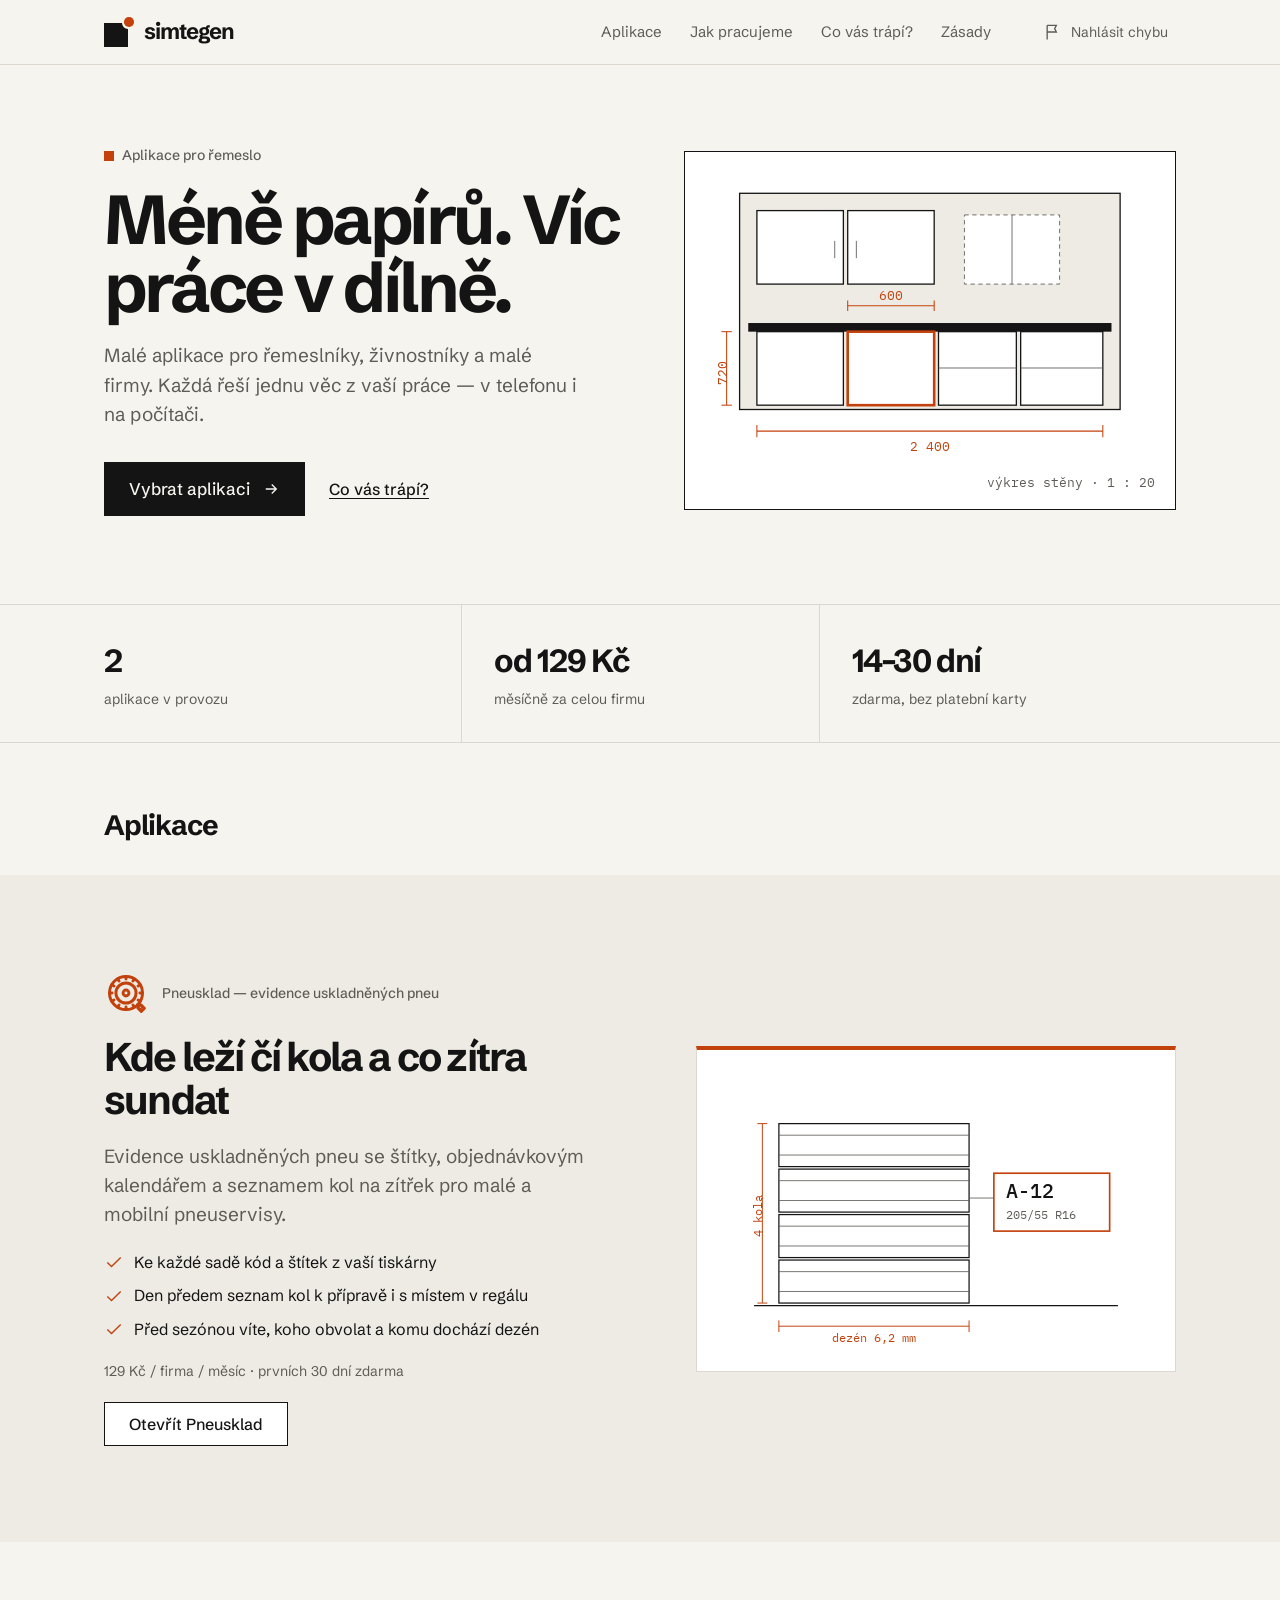
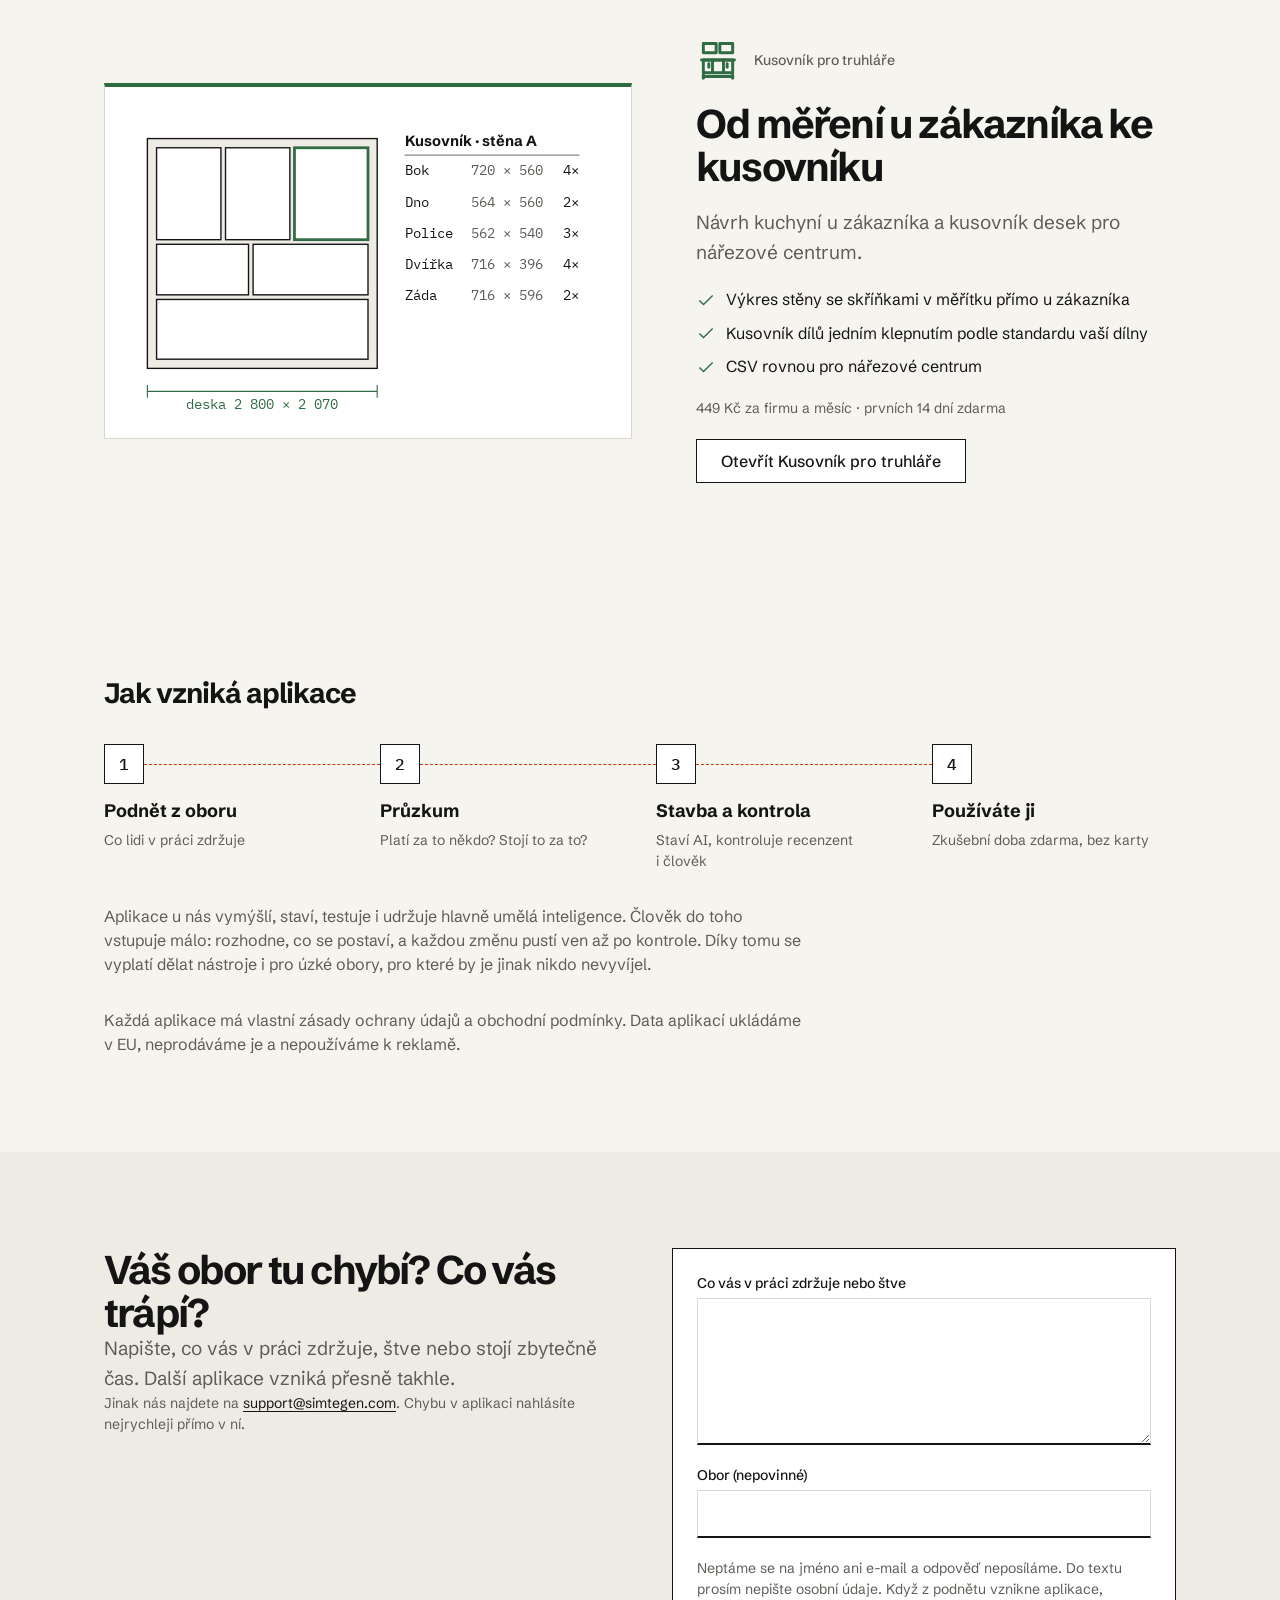
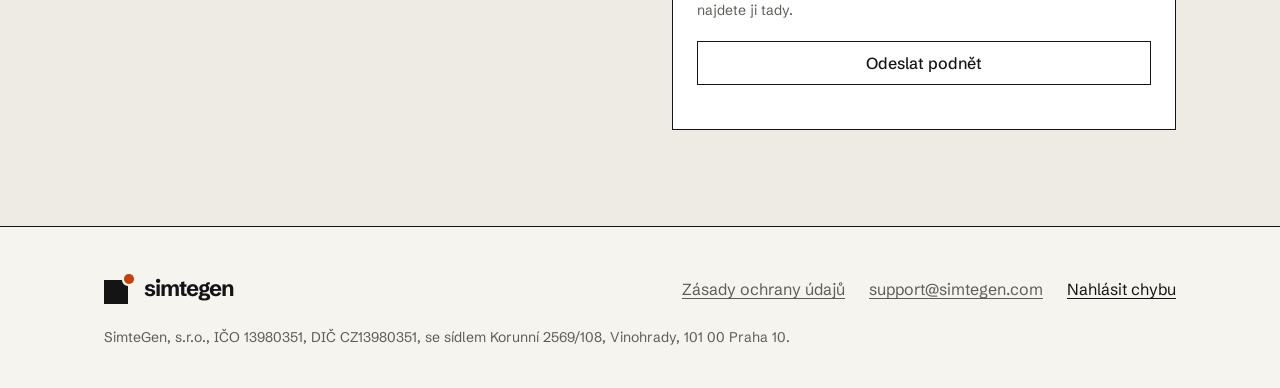
==== commit adcd327d: "web firmy: obsah a katalog" ====
--- a/web/index.html
+++ b/web/index.html
@@ -5,9 +5,10 @@
   <meta charset="utf-8">
   <meta name="viewport" content="width=device-width, initial-scale=1, viewport-fit=cover">
   <meta name="application-name" content="SimteGen">
-  <title>SimteGen — malé aplikace pro řemeslníky a malé firmy</title>
+  <title>SimteGen — aplikace pro řemeslníky a malé firmy</title>
   <link rel="stylesheet" href="styl.css">
   <link rel="stylesheet" href="produkt.css">
+  <link rel="stylesheet" href="web.css">
   <!-- SEO: GENEROVÁNO z data-manifest.json (vykresli_seo.py) — needituj ručně -->
   <meta name="description" content="Malé placené aplikace pro řemeslníky, živnostníky a malé firmy — web i telefon.">
   <link rel="canonical" href="https://simtegen.com/">
@@ -17,64 +18,125 @@
   <meta property="og:description" content="Malé placené aplikace pro řemeslníky, živnostníky a malé firmy — web i telefon.">
   <meta property="og:url" content="https://simtegen.com/">
   <meta name="twitter:card" content="summary">
-  <script type="application/ld+json">{"@context":"https://schema.org","@type":"Organization","name":"SimteGen","legalName":"SimteGen, s.r.o.","url":"https://simtegen.com/","description":"Malé placené aplikace pro řemeslníky, živnostníky a malé firmy — web i telefon.","identifier":{"@type":"PropertyValue","propertyID":"IČO","value":"13980351"},"address":"Korunní 2569/108, Vinohrady, 101 00 Praha 10","email":"support@simtegen.com","hasOfferCatalog":{"@type":"OfferCatalog","name":"Aplikace","itemListElement":[{"@type":"Offer","itemOffered":{"@type":"WebApplication","name":"Pneusklad — evidence uskladněných pneu","url":"https://pneusklad.simtegen.com/","description":"Evidence uskladněných pneu se štítky, objednávkovým kalendářem a seznamem kol na zítřek pro malé a mobilní pneuservisy."}},{"@type":"Offer","itemOffered":{"@type":"WebApplication","name":"Kusovník pro truhláře","url":"https://kusovnik.simtegen.com/"}}]}}</script>
+  <script type="application/ld+json">{"@context":"https://schema.org","@type":"Organization","name":"SimteGen","legalName":"SimteGen, s.r.o.","url":"https://simtegen.com/","description":"Malé placené aplikace pro řemeslníky, živnostníky a malé firmy — web i telefon.","identifier":{"@type":"PropertyValue","propertyID":"IČO","value":"13980351"},"address":"Korunní 2569/108, Vinohrady, 101 00 Praha 10","email":"support@simtegen.com","hasOfferCatalog":{"@type":"OfferCatalog","name":"Aplikace","itemListElement":[{"@type":"Offer","itemOffered":{"@type":"WebApplication","name":"Pneusklad — evidence uskladněných pneu","url":"https://pneusklad.simtegen.com/","description":"Evidence uskladněných pneu se štítky, objednávkovým kalendářem a seznamem kol na zítřek pro malé a mobilní pneuservisy."}},{"@type":"Offer","itemOffered":{"@type":"WebApplication","name":"Kusovník pro truhláře","url":"https://kusovnik.simtegen.com/","description":"Návrh kuchyní u zákazníka a kusovník desek pro nářezové centrum."}}]}}</script>
   <!-- /SEO -->
 </head>
 <body>
   <script src="simtegen.js"></script>
-  <div class="appka">
-    <nav class="navigace" aria-label="Hlavní menu">
-      <a class="znacka" href="/" aria-label="SimteGen"><span class="znacka-ctverec"></span><span class="znacka-slovo">simtegen</span></a>
-      <a href="/#aplikace">Aplikace</a>
-      <a href="/#jak-pracujeme">Jak pracujeme</a>
-      <a href="/#kontakt">Kontakt</a>
-      <a href="zasady.html">Zásady</a>
-      <span class="mezera"></span>
-      <button class="nahlasit-chybu" type="button">Nahlásit chybu</button>
-    </nav>
-    <header class="hlavicka">
-      <h1>SimteGen</h1>
-      <button type="button" class="nahlasit-chybu jen-telefon" aria-label="Nahlásit chybu">
-        <svg aria-hidden="true"><use href="ikony.svg#nahlasit-chybu"/></svg>
-      </button>
-    </header>
-    <main class="obsah">
-      <section class="karta">
-        <h2>Malé aplikace pro řemeslníky a malé firmy</h2>
-        <p>Děláme malé placené aplikace pro řemeslníky, živnostníky a malé firmy. Každá řeší jednu konkrétní věc z jejich práce a dělá ji pořádně — na webu i v telefonu.</p>
-      </section>
-      <div class="sekce-titulek" id="aplikace"><span>Aplikace</span></div>
-      <section class="mrizka">
-        <article class="karta">
-          <h3>Pneusklad — evidence uskladněných pneu</h3>
-          <p>Evidence uskladněných pneu se štítky, objednávkovým kalendářem a seznamem kol na zítřek pro malé a mobilní pneuservisy.</p>
-          <p class="popisek">129 Kč Kč / firma / měsíc · prvních 30 dní zdarma</p>
-          <a class="tlacitko vedlejsi" href="https://pneusklad.simtegen.com/">Otevřít Pneusklad — evidence uskladněných pneu</a>
-        </article>
-        <article class="karta">
-          <h3>Kusovník pro truhláře</h3>
-          <p></p>
-          <p class="popisek">449 Kč za firmu a měsíc · prvních 14 dní zdarma</p>
-          <a class="tlacitko vedlejsi" href="https://kusovnik.simtegen.com/">Otevřít Kusovník pro truhláře</a>
-        </article>
-      </section>
-      <div class="sekce-titulek" id="jak-pracujeme"><span>Jak pracujeme</span></div>
-      <section class="karta">
-        <p>Aplikace u nás vymýšlí, staví, testuje i udržuje hlavně umělá inteligence. Člověk do toho vstupuje málo: rozhodne, co se postaví, a každou změnu pustí ven až po kontrole. Díky tomu se vyplatí dělat nástroje i pro úzké obory, pro které by je jinak nikdo nevyvíjel.</p>
-        <p>Každá aplikace má vlastní zásady ochrany údajů a obchodní podmínky. Data aplikací ukládáme v EU, neprodáváme je a nepoužíváme k reklamě.</p>
-      </section>
-      <div class="sekce-titulek" id="kontakt"><span>Kontakt</span></div>
-      <section class="karta">
-        <p>Napište nám na <a href="mailto:support@simtegen.com">support@simtegen.com</a>.
-        Chybu v aplikaci nahlásíte nejrychleji přímo v ní tlačítkem Nahlásit chybu.</p>
-      </section>
-    </main>
-    <footer class="paticka">
-      <a href="/">SimteGen</a>
-      <a href="zasady.html">Zásady ochrany údajů</a>
-      <button type="button" class="nahlasit-chybu odkaz">Nahlásit chybu</button>
-      <p class="popisek">SimteGen, s.r.o., IČO 13980351, DIČ CZ13980351, se sídlem Korunní 2569/108, Vinohrady, 101 00 Praha 10.</p>
-    </footer>
+<header class="w-hlava"><div class="w-obal">
+  <a class="w-znacka" href="/" aria-label="SimteGen — úvod"><span class="znacka-ctverec"></span><span class="znacka-slovo">simtegen</span></a>
+  <nav class="w-menu" aria-label="Hlavní menu"><a href="/#aplikace">Aplikace</a><a href="/#jak">Jak pracujeme</a><a href="/#co-vas-trapi">Co vás trápí?</a><a href="zasady.html">Zásady</a></nav>
+  <button type="button" class="nahlasit-chybu w-nahlasit" aria-label="Nahlásit chybu"><svg class="w-nahlasit-ik" aria-hidden="true"><use href="ikony.svg#nahlasit-chybu"/></svg><span class="w-nahlasit-text">Nahlásit chybu</span></button>
+</div></header>
+<main>
+<section class="w-hero"><div class="w-obal w-hero-mrizka">
+  <div class="w-hero-text">
+    <p class="w-nadtitul"><span class="ukazatel"></span>Aplikace pro řemeslo</p>
+    <h1 class="titulek-velky">Méně papírů. Víc práce v dílně.</h1>
+    <p class="w-lead">Malé aplikace pro řemeslníky, živnostníky a malé firmy. Každá řeší jednu věc z vaší práce — v telefonu i na počítači.</p>
+    <div class="w-akce"><a class="tlacitko" href="#aplikace">Vybrat aplikaci</a><a class="w-odkaz" href="#co-vas-trapi">Co vás trápí?</a></div>
   </div>
+  <div class="w-hero-vykres"><svg class="w-kresba" viewBox="0 0 520 330" role="img" aria-label="Výkres stěny kuchyně se skříňkami a kótami">
+  <rect class="k-stena" x="40" y="20" width="440" height="250"/>
+  <rect class="k-okno" x="300" y="45" width="110" height="80"/><line class="k-tenka" x1="355" y1="45" x2="355" y2="125"/>
+  <rect class="k-dil" x="60" y="40" width="100" height="85"/><rect class="k-dil" x="165" y="40" width="100" height="85"/>
+  <line class="k-tenka" x1="150" y1="75" x2="150" y2="95"/><line class="k-tenka" x1="175" y1="75" x2="175" y2="95"/>
+  <rect class="k-deska" x="50" y="170" width="420" height="10"/>
+  <rect class="k-dil" x="60" y="180" width="100" height="85"/><rect class="k-dil k-vybrany" x="165" y="180" width="100" height="85"/>
+  <rect class="k-dil" x="270" y="180" width="90" height="85"/><rect class="k-dil" x="365" y="180" width="95" height="85"/>
+  <line class="k-tenka" x1="270" y1="222" x2="360" y2="222"/><line class="k-tenka" x1="365" y1="222" x2="460" y2="222"/>
+  <g class="k-kota">
+    <line x1="60" y1="295" x2="460" y2="295"/><line x1="60" y1="288" x2="60" y2="302"/><line x1="460" y1="288" x2="460" y2="302"/>
+    <text x="260" y="318">2 400</text>
+    <line x1="165" y1="150" x2="265" y2="150"/><line x1="165" y1="144" x2="165" y2="156"/><line x1="265" y1="144" x2="265" y2="156"/>
+    <text x="215" y="143">600</text>
+    <line x1="25" y1="180" x2="25" y2="265"/><line x1="19" y1="180" x2="31" y2="180"/><line x1="19" y1="265" x2="31" y2="265"/>
+    <text x="25" y="228" transform="rotate(-90 25 228)">720</text>
+  </g>
+</svg><p class="rozmer">výkres stěny · 1 : 20</p></div>
+</div></section>
+<section class="w-cisla" aria-label="SimteGen v číslech"><div class="w-obal"><div><span class="w-cislo">2</span><span class="popisek">aplikace v provozu</span></div><div><span class="w-cislo">od 129 Kč</span><span class="popisek">měsíčně za celou firmu</span></div><div><span class="w-cislo">14–30 dní</span><span class="popisek">zdarma, bez platební karty</span></div></div></section>
+<section class="w-sekce w-uvod-sekce" id="aplikace"><div class="w-obal"><h2 class="w-nadpis">Aplikace</h2></div></section>
+<section class="w-sekce w-plocha p-2"><div class="w-obal w-obor">
+  <div class="w-obor-text">
+    <div class="w-obor-hlava"><svg class="w-pikto" viewBox="0 0 24 24" fill="none" stroke="currentColor" stroke-width="1.6" stroke-linecap="round" stroke-linejoin="round" aria-hidden="true"><circle cx="12" cy="12" r="9"/><circle cx="12" cy="12" r="5.5"/><circle cx="12" cy="12" r="1.6"/><line x1="19.6" y1="12" x2="21" y2="12"/><line x1="18.582" y1="15.8" x2="19.794" y2="16.5"/><line x1="15.8" y1="18.582" x2="16.5" y2="19.794"/><line x1="12" y1="19.6" x2="12" y2="21"/><line x1="8.2" y1="18.582" x2="7.5" y2="19.794"/><line x1="5.418" y1="15.8" x2="4.206" y2="16.5"/><line x1="4.4" y1="12" x2="3" y2="12"/><line x1="5.418" y1="8.2" x2="4.206" y2="7.5"/><line x1="8.2" y1="5.418" x2="7.5" y2="4.206"/><line x1="12" y1="4.4" x2="12" y2="3"/><line x1="15.8" y1="5.418" x2="16.5" y2="4.206"/><line x1="18.582" y1="8.2" x2="19.794" y2="7.5"/><g><line x1="18.36" y1="18.36" x2="18.72" y2="18.72"/><polyline points="18.72,18.72 18.43,20.13 20.34,22.04 22.04,20.34 20.13,18.43 18.72,18.72"/><circle cx="19.71" cy="19.71" r="0.4"/></g></svg><p class="w-nadtitul">Pneusklad — evidence uskladněných pneu</p></div>
+    <h3 class="w-velky-nadpis">Kde leží čí kola a co zítra sundat</h3>
+    <p class="w-lead">Evidence uskladněných pneu se štítky, objednávkovým kalendářem a seznamem kol na zítřek pro malé a mobilní pneuservisy.</p>
+    <ul class="w-body"><li><svg class="ikonka" aria-hidden="true"><use href="ikony.svg#hotovo"/></svg>Ke každé sadě kód a štítek z vaší tiskárny</li><li><svg class="ikonka" aria-hidden="true"><use href="ikony.svg#hotovo"/></svg>Den předem seznam kol k přípravě i s místem v regálu</li><li><svg class="ikonka" aria-hidden="true"><use href="ikony.svg#hotovo"/></svg>Před sezónou víte, koho obvolat a komu dochází dezén</li></ul>
+    <p class="w-cena-radek"><span class="popisek">129 Kč / firma / měsíc · prvních 30 dní zdarma</span></p>
+    <a class="tlacitko vedlejsi" href="https://pneusklad.simtegen.com/">Otevřít Pneusklad</a>
+  </div>
+  <div class="w-obor-vykres"><svg class="w-kresba" viewBox="0 0 520 330" role="img" aria-label="Uskladněná sada čtyř pneumatik se štítkem a kótami">
+  <line class="k-stena-cara" x1="40" y1="280" x2="480" y2="280"/>
+  <rect class="k-dil" x="70" y="60" width="230" height="52"/><line class="k-tenka" x1="70" y1="74" x2="300" y2="74"/><line class="k-tenka" x1="70" y1="98" x2="300" y2="98"/><rect class="k-dil" x="70" y="115" width="230" height="52"/><line class="k-tenka" x1="70" y1="129" x2="300" y2="129"/><line class="k-tenka" x1="70" y1="153" x2="300" y2="153"/><rect class="k-dil" x="70" y="170" width="230" height="52"/><line class="k-tenka" x1="70" y1="184" x2="300" y2="184"/><line class="k-tenka" x1="70" y1="208" x2="300" y2="208"/><rect class="k-dil" x="70" y="225" width="230" height="52"/><line class="k-tenka" x1="70" y1="239" x2="300" y2="239"/><line class="k-tenka" x1="70" y1="263" x2="300" y2="263"/>
+  <g class="k-stitek"><rect x="330" y="120" width="140" height="70"/>
+    <text class="k-kod" x="345" y="150">A-12</text><text class="k-maly" x="345" y="175">205/55 R16</text></g>
+  <line class="k-tenka" x1="300" y1="150" x2="330" y2="150"/>
+  <g class="k-kota">
+    <line x1="50" y1="60" x2="50" y2="277"/><line x1="44" y1="60" x2="56" y2="60"/><line x1="44" y1="277" x2="56" y2="277"/>
+    <text x="50" y="172" transform="rotate(-90 50 172)">4 kola</text>
+    <line x1="70" y1="305" x2="300" y2="305"/><line x1="70" y1="298" x2="70" y2="312"/><line x1="300" y1="298" x2="300" y2="312"/>
+    <text x="185" y="324">dezén 6,2 mm</text>
+  </g>
+</svg></div>
+</div></section>
+<section class="w-sekce p-3"><div class="w-obal w-obor w-obracene">
+  <div class="w-obor-text">
+    <div class="w-obor-hlava"><svg class="w-pikto" viewBox="0 0 24 24" fill="none" stroke="currentColor" stroke-width="1.6" stroke-linecap="round" stroke-linejoin="round" aria-hidden="true"><rect x="4" y="3" width="7" height="5"/><rect x="13" y="3" width="7" height="5"/><line x1="3" y1="12" x2="21" y2="12"/><rect x="4" y="12" width="16" height="7"/><line x1="9" y1="12" x2="9" y2="19"/><line x1="15" y1="12" x2="15" y2="19"/><line x1="7" y1="14" x2="7" y2="16"/><line x1="17" y1="14" x2="17" y2="16"/><g><line x1="4" y1="21" x2="20" y2="21"/><line x1="4" y1="20" x2="4" y2="22"/><line x1="20" y1="20" x2="20" y2="22"/></g></svg><p class="w-nadtitul">Kusovník pro truhláře</p></div>
+    <h3 class="w-velky-nadpis">Od měření u zákazníka ke kusovníku</h3>
+    <p class="w-lead">Návrh kuchyní u zákazníka a kusovník desek pro nářezové centrum.</p>
+    <ul class="w-body"><li><svg class="ikonka" aria-hidden="true"><use href="ikony.svg#hotovo"/></svg>Výkres stěny se skříňkami v měřítku přímo u zákazníka</li><li><svg class="ikonka" aria-hidden="true"><use href="ikony.svg#hotovo"/></svg>Kusovník dílů jedním klepnutím podle standardu vaší dílny</li><li><svg class="ikonka" aria-hidden="true"><use href="ikony.svg#hotovo"/></svg>CSV rovnou pro nářezové centrum</li></ul>
+    <p class="w-cena-radek"><span class="popisek">449 Kč za firmu a měsíc · prvních 14 dní zdarma</span></p>
+    <a class="tlacitko vedlejsi" href="https://kusovnik.simtegen.com/">Otevřít Kusovník pro truhláře</a>
+  </div>
+  <div class="w-obor-vykres"><svg class="w-kresba" viewBox="0 0 520 330" role="img" aria-label="Nářezový plán desky a kusovník dílů">
+  <rect class="k-stena" x="20" y="30" width="250" height="250"/>
+  <rect class="k-dil" x="30" y="40" width="70" height="100"/><rect class="k-dil" x="105" y="40" width="70" height="100"/>
+  <rect class="k-dil k-vybrany" x="180" y="40" width="80" height="100"/>
+  <rect class="k-dil" x="30" y="145" width="100" height="55"/><rect class="k-dil" x="135" y="145" width="125" height="55"/>
+  <rect class="k-dil" x="30" y="205" width="230" height="65"/>
+  <text class="k-nadpis" x="300" y="38">Kusovník · stěna A</text>
+  <line class="k-tenka" x1="300" y1="48" x2="490" y2="48"/>
+  <text class="k-text" x="300" y="70">Bok</text><text class="k-maly" x="372" y="70">720 × 560</text><text class="k-text" x="490" y="70" text-anchor="end">4×</text><text class="k-text" x="300" y="104">Dno</text><text class="k-maly" x="372" y="104">564 × 560</text><text class="k-text" x="490" y="104" text-anchor="end">2×</text><text class="k-text" x="300" y="138">Police</text><text class="k-maly" x="372" y="138">562 × 540</text><text class="k-text" x="490" y="138" text-anchor="end">3×</text><text class="k-text" x="300" y="172">Dvířka</text><text class="k-maly" x="372" y="172">716 × 396</text><text class="k-text" x="490" y="172" text-anchor="end">4×</text><text class="k-text" x="300" y="206">Záda</text><text class="k-maly" x="372" y="206">716 × 596</text><text class="k-text" x="490" y="206" text-anchor="end">2×</text>
+  <g class="k-kota">
+    <line x1="20" y1="305" x2="270" y2="305"/><line x1="20" y1="298" x2="20" y2="312"/><line x1="270" y1="298" x2="270" y2="312"/>
+    <text x="145" y="324">deska 2 800 × 2 070</text>
+  </g>
+</svg></div>
+</div></section>
+<section class="w-sekce" id="jak"><div class="w-obal">
+  <h2 class="w-nadpis">Jak vzniká aplikace</h2>
+  <ol class="w-kroky"><li><span class="w-krok-cislo">1</span><b>Podnět z oboru</b><span class="popisek">Co lidi v práci zdržuje</span></li><li><span class="w-krok-cislo">2</span><b>Průzkum</b><span class="popisek">Platí za to někdo? Stojí to za to?</span></li><li><span class="w-krok-cislo">3</span><b>Stavba a kontrola</b><span class="popisek">Staví AI, kontroluje recenzent i člověk</span></li><li><span class="w-krok-cislo">4</span><b>Používáte ji</b><span class="popisek">Zkušební doba zdarma, bez karty</span></li></ol>
+  <p class="w-poznamka">Aplikace u nás vymýšlí, staví, testuje i udržuje hlavně umělá inteligence. Člověk do toho vstupuje málo: rozhodne, co se postaví, a každou změnu pustí ven až po kontrole. Díky tomu se vyplatí dělat nástroje i pro úzké obory, pro které by je jinak nikdo nevyvíjel.</p>
+  <p class="w-poznamka">Každá aplikace má vlastní zásady ochrany údajů a obchodní podmínky. Data aplikací ukládáme v EU, neprodáváme je a nepoužíváme k reklamě.</p>
+</div></section>
+<section class="w-sekce w-plocha" id="co-vas-trapi"><div class="w-obal w-dva">
+  <div><h2 class="w-velky-nadpis">Váš obor tu chybí? Co vás trápí?</h2><p class="w-lead">Napište, co vás v práci zdržuje, štve nebo stojí zbytečně čas. Další aplikace vzniká přesně takhle.</p>
+  <p class="popisek" id="kontakt">Jinak nás najdete na <!--email_off--><a href="mailto:support@simtegen.com">support@simtegen.com</a><!--/email_off-->. Chybu v aplikaci nahlásíte nejrychleji přímo v ní.</p></div>
+  <div class="karta vykres">
+    <form class="w-formular" data-formular data-podnet>
+      <div class="pole">
+        <label for="podnet-text">Co vás v práci zdržuje nebo štve</label>
+        <textarea id="podnet-text" name="text" rows="5" required minlength="20" maxlength="2000"
+          data-chyba="Napište nám prosím aspoň jednu celou větu."></textarea>
+      </div>
+      <div class="pole">
+        <label for="podnet-obor">Obor (nepovinné)</label>
+        <input id="podnet-obor" name="obor" maxlength="60" autocomplete="off">
+      </div>
+      <p class="popisek">Neptáme se na jméno ani e-mail a odpověď neposíláme. Do textu prosím nepište osobní údaje. Když z podnětu vznikne aplikace, najdete ji tady.</p>
+      <button class="tlacitko vedlejsi" type="submit">Odeslat podnět</button>
+      <p class="popisek" role="status" data-podnet-zprava></p>
+    </form>
+  </div>
+</div></section>
+</main>
+<footer class="w-paticka"><div class="w-obal">
+  <div class="w-paticka-radek"><a class="w-znacka" href="/" aria-label="SimteGen — úvod"><span class="znacka-ctverec"></span><span class="znacka-slovo">simtegen</span></a>
+  <a href="zasady.html">Zásady ochrany údajů</a><!--email_off--><a href="mailto:support@simtegen.com">support@simtegen.com</a><!--/email_off-->
+  <button type="button" class="nahlasit-chybu odkaz">Nahlásit chybu</button></div>
+  <p class="popisek">SimteGen, s.r.o., IČO 13980351, DIČ CZ13980351, se sídlem Korunní 2569/108, Vinohrady, 101 00 Praha 10.</p>
+</div></footer>
+  <script src="podnet.js"></script>
 </body>
 </html>
--- a/web/web.css
+++ b/web/web.css
@@ -0,0 +1,135 @@
+/* Web firmy SimteGen — rozvržení webové stránky nad návrhovým systémem v3
+ * (styl.css). Zapisuje SimteGen (firemni_web.py), v repu webu se needituje.
+ *
+ * Proč vlastní soubor: styl.css je stavěný pro aplikace (boční menu, tiché
+ * obrazovky); firemní stránka potřebuje horní lištu, sekce přes celou šířku
+ * a výkresy jako obrazy. Barvy jen proměnnými ze styl.css — barvy produktů
+ * přidává generátor na konec jako --barva-produktu na .p-<kandidát>. */
+
+html { scroll-padding-top: 72px; }
+.w-obal { width: 100%; max-width: 72rem; margin: 0 auto; padding: 0 1.25rem; }
+@media (min-width: 768px) { .w-obal { padding: 0 2.5rem; } }
+
+/* Hlavička: značka, menu (od 900 px), Nahlásit chybu. */
+.w-hlava { position: sticky; top: 0; z-index: 20; background: var(--barva-papir); border-bottom: 1px solid var(--barva-linka); }
+.w-hlava .w-obal { display: flex; align-items: center; gap: 1.5rem; min-height: 64px; }
+.w-znacka { display: inline-flex; align-items: center; gap: 10px; text-decoration: none; min-height: 44px; }
+.w-menu { display: none; gap: 0.25rem; margin-left: auto; }
+.w-menu a { display: inline-flex; align-items: center; min-height: 44px; padding: 0 0.75rem; color: var(--barva-tuzka); text-decoration: none; font-size: 0.9375rem; }
+.w-menu a:hover { color: var(--barva-inkoust); }
+.w-nahlasit { margin-left: auto; display: inline-flex; align-items: center; justify-content: center; gap: 8px; min-width: 44px; min-height: 44px; padding: 0 0.5rem; background: none; border: 1px solid var(--barva-linka); color: var(--barva-inkoust); font: inherit; font-size: var(--velikost-4); cursor: pointer; }
+.w-nahlasit-ik { width: 20px; height: 20px; }
+.w-nahlasit-text { display: none; }
+@media (min-width: 900px) {
+  .w-menu { display: flex; }
+  .w-nahlasit { margin-left: 0.5rem; border: 0; color: var(--barva-tuzka); }
+  .w-nahlasit-text { display: inline; }
+}
+
+/* Typografie stránky. */
+.w-lead { font-size: 1.1875rem; line-height: 1.55; color: var(--barva-tuzka); max-width: 36rem; }
+.w-nadtitul { display: inline-flex; align-items: center; gap: 8px; font-size: var(--velikost-4); font-weight: 500; color: var(--barva-tuzka); }
+.w-nadtitul .ukazatel { display: inline-block; width: 10px; height: 10px; background: var(--barva-produktu); }
+.w-nadpis { font-size: 1.75rem; letter-spacing: -0.035em; margin-bottom: 2rem; }
+.w-velky-nadpis { font-size: clamp(1.75rem, 4.5vw, 2.5rem); line-height: 1.08; letter-spacing: -0.045em; font-weight: 700; }
+.w-akce { display: flex; flex-wrap: wrap; align-items: center; gap: 1rem 1.5rem; }
+.w-odkaz { display: inline-flex; align-items: center; min-height: 44px; font-weight: 500; color: var(--barva-inkoust); }
+.w-cena { font-size: 1.5rem; font-weight: 700; letter-spacing: -0.035em; color: var(--barva-inkoust); }
+
+/* Úvod: nadpis a výkres. */
+.w-hero { padding: 3rem 0 3.5rem; border-bottom: 1px solid var(--barva-linka); }
+.w-hero-mrizka { display: grid; gap: 2.5rem; align-items: center; }
+.w-hero-text { display: flex; flex-direction: column; gap: 1.25rem; }
+.w-hero-text .w-akce { margin-top: 0.75rem; }
+.w-hero-vykres { background: var(--barva-list); border: 1px solid var(--barva-inkoust); padding: 1.5rem 1.25rem 1rem; display: flex; flex-direction: column; gap: 0.75rem; }
+.w-hero-vykres .rozmer { text-align: right; }
+@media (min-width: 900px) {
+  .w-hero { padding: 5rem 0 5.5rem; }
+  .w-hero-mrizka { grid-template-columns: 1.05fr 1fr; gap: 4rem; }
+  .w-hero .titulek-velky { font-size: clamp(3rem, 5.4vw, 4.5rem); }
+}
+
+/* Pruh skutečných čísel. */
+.w-cisla .w-obal { display: grid; grid-template-columns: 1fr; }
+.w-cisla .w-obal > div { display: flex; flex-direction: column; gap: 0.25rem; padding: 1.5rem 0; border-bottom: 1px solid var(--barva-linka); }
+.w-cislo { font-size: 2rem; font-weight: 700; letter-spacing: -0.045em; color: var(--barva-inkoust); }
+@media (min-width: 768px) {
+  .w-cisla { border-bottom: 1px solid var(--barva-linka); }
+  .w-cisla .w-obal { grid-template-columns: repeat(3, 1fr); }
+  .w-cisla .w-obal > div { padding: 2rem 2rem 2rem 0; border-bottom: 0; }
+  .w-cisla .w-obal > div + div { border-left: 1px solid var(--barva-linka); padding-left: 2rem; }
+}
+
+/* Sekce. */
+.w-sekce { padding: 4rem 0; }
+@media (min-width: 768px) { .w-sekce { padding: 6rem 0; } }
+.w-plocha { background: var(--barva-plocha-2); }
+.w-dva { display: grid; gap: 2.5rem; }
+@media (min-width: 900px) { .w-dva { grid-template-columns: 1fr 1fr; gap: 4rem; align-items: start; } }
+.w-uvod-sekce { padding-bottom: 0; }
+@media (min-width: 768px) { .w-uvod-sekce { padding: 4rem 0 0; } }
+
+/* Aplikace: každá svou sekcí, výkres střídavě vlevo a vpravo. */
+.w-obor { display: grid; gap: 2.5rem; align-items: center; }
+.w-obor-text { display: flex; flex-direction: column; align-items: flex-start; gap: 1.25rem; }
+@media (min-width: 900px) {
+  .w-obor { grid-template-columns: 1.1fr 1fr; gap: 4rem; }
+  .w-obor.w-obracene .w-obor-text { order: 2; }
+}
+.w-obor-vykres { background: var(--barva-list); border: 1px solid var(--barva-linka); border-top: 4px solid var(--barva-produktu); padding: 1.5rem; }
+.w-obor-hlava { display: flex; align-items: center; gap: 0.9rem; }
+.w-pikto { width: 44px; height: 44px; color: var(--barva-produktu); flex: none; }
+.w-body { list-style: none; padding: 0; margin: 0; display: flex; flex-direction: column; gap: 0.6rem; }
+.w-body li { display: flex; gap: 0.6rem; align-items: flex-start; color: var(--barva-inkoust); }
+.w-body .ikonka { color: var(--barva-produktu); margin-top: 0.15em; }
+.w-cena-radek { display: flex; flex-wrap: wrap; align-items: baseline; gap: 0.25rem 0.6rem; }
+
+/* Jak vzniká aplikace: čtyři kroky na kótované čáře. */
+.w-kroky { list-style: none; margin: 0; padding: 0; display: grid; gap: 1.5rem; }
+.w-kroky li { display: flex; flex-direction: column; gap: 0.35rem; position: relative; }
+.w-krok-cislo { width: 40px; height: 40px; display: inline-flex; align-items: center; justify-content: center; border: 1.5px solid var(--barva-inkoust); background: var(--barva-list); font-family: var(--pismo-mono); font-weight: 500; color: var(--barva-inkoust); margin-bottom: 0.5rem; }
+.w-kroky b { font-size: 1.125rem; color: var(--barva-inkoust); }
+.w-poznamka { margin-top: 2rem; max-width: 44rem; color: var(--barva-tuzka); }
+@media (min-width: 900px) {
+  .w-kroky { grid-template-columns: repeat(4, 1fr); gap: 2rem; }
+  .w-kroky li::before { content: ""; position: absolute; top: 20px; left: 40px; right: -2rem; border-top: 1px dashed var(--barva-produktu); }
+  .w-kroky li:last-child::before { display: none; }
+}
+
+.w-formular { display: flex; flex-direction: column; gap: 1.25rem; }
+
+/* Výkresy ve stylu značky. */
+.w-kresba { width: 100%; height: auto; display: block; overflow: visible; }
+.w-kresba .k-stena { fill: var(--barva-plocha-2); stroke: var(--barva-inkoust); stroke-width: 1.5; }
+.w-kresba .k-stena-cara { stroke: var(--barva-inkoust); stroke-width: 1.5; }
+.w-kresba .k-dil { fill: var(--barva-list); stroke: var(--barva-inkoust); stroke-width: 1.5; }
+.w-kresba .k-vybrany { stroke: var(--barva-produktu); stroke-width: 3; }
+.w-kresba .k-deska { fill: var(--barva-inkoust); }
+.w-kresba .k-okno { fill: var(--barva-list); stroke: var(--barva-tuzka); stroke-width: 1; stroke-dasharray: 5 4; }
+.w-kresba .k-tenka { stroke: var(--barva-tuzka); stroke-width: 1; fill: none; }
+.w-kresba .k-pikto { fill: none; stroke: var(--barva-produktu); stroke-width: 0.9; stroke-linecap: round; stroke-linejoin: round; }
+.w-kresba .k-kota line { stroke: var(--barva-produktu); stroke-width: 1.2; }
+.w-kresba .k-kota text { fill: var(--barva-produktu); font-family: var(--pismo-mono); font-size: 15px; text-anchor: middle; }
+.w-kresba .k-stitek rect { fill: var(--barva-list); stroke: var(--barva-produktu); stroke-width: 2; }
+.w-kresba .k-kod { fill: var(--barva-inkoust); font-family: var(--pismo-mono); font-size: 24px; font-weight: 500; }
+.w-kresba .k-maly { fill: var(--barva-tuzka); font-family: var(--pismo-mono); font-size: 15px; }
+.w-kresba .k-text { fill: var(--barva-inkoust); font-family: var(--pismo-mono); font-size: 15px; }
+.w-kresba .k-nadpis { fill: var(--barva-inkoust); font-family: var(--pismo); font-size: 16px; font-weight: 700; }
+
+/* Patička. */
+.w-paticka { border-top: 1px solid var(--barva-inkoust); padding: 2.5rem 0 calc(2.5rem + env(safe-area-inset-bottom)); }
+.w-paticka-radek { display: flex; flex-wrap: wrap; align-items: center; gap: 0.25rem 1.5rem; margin-bottom: 1rem; }
+.w-paticka-radek a { display: inline-flex; align-items: center; min-height: 44px; color: var(--barva-tuzka); }
+.w-paticka-radek .w-znacka { margin-right: auto; }
+.w-paticka .nahlasit-chybu.odkaz { min-height: 44px; padding: 0; border: 0; background: none; font: inherit; color: var(--barva-inkoust); text-decoration: underline; text-underline-offset: 3px; cursor: pointer; }
+
+/* Zásady a jiné textové stránky. */
+.w-text { max-width: 44rem; display: flex; flex-direction: column; gap: 1rem; }
+
+/* Barvy produktů — z jejich produkt.css (generuje firemni_web.py). */
+.p-2 { --barva-produktu: #c2410c; }
+.p-3 { --barva-produktu: #2f6b43; }
+@media (prefers-color-scheme: dark) {
+  .p-2 { --barva-produktu: #c2410c; }
+  .p-3 { --barva-produktu: #2f6b43; }
+}
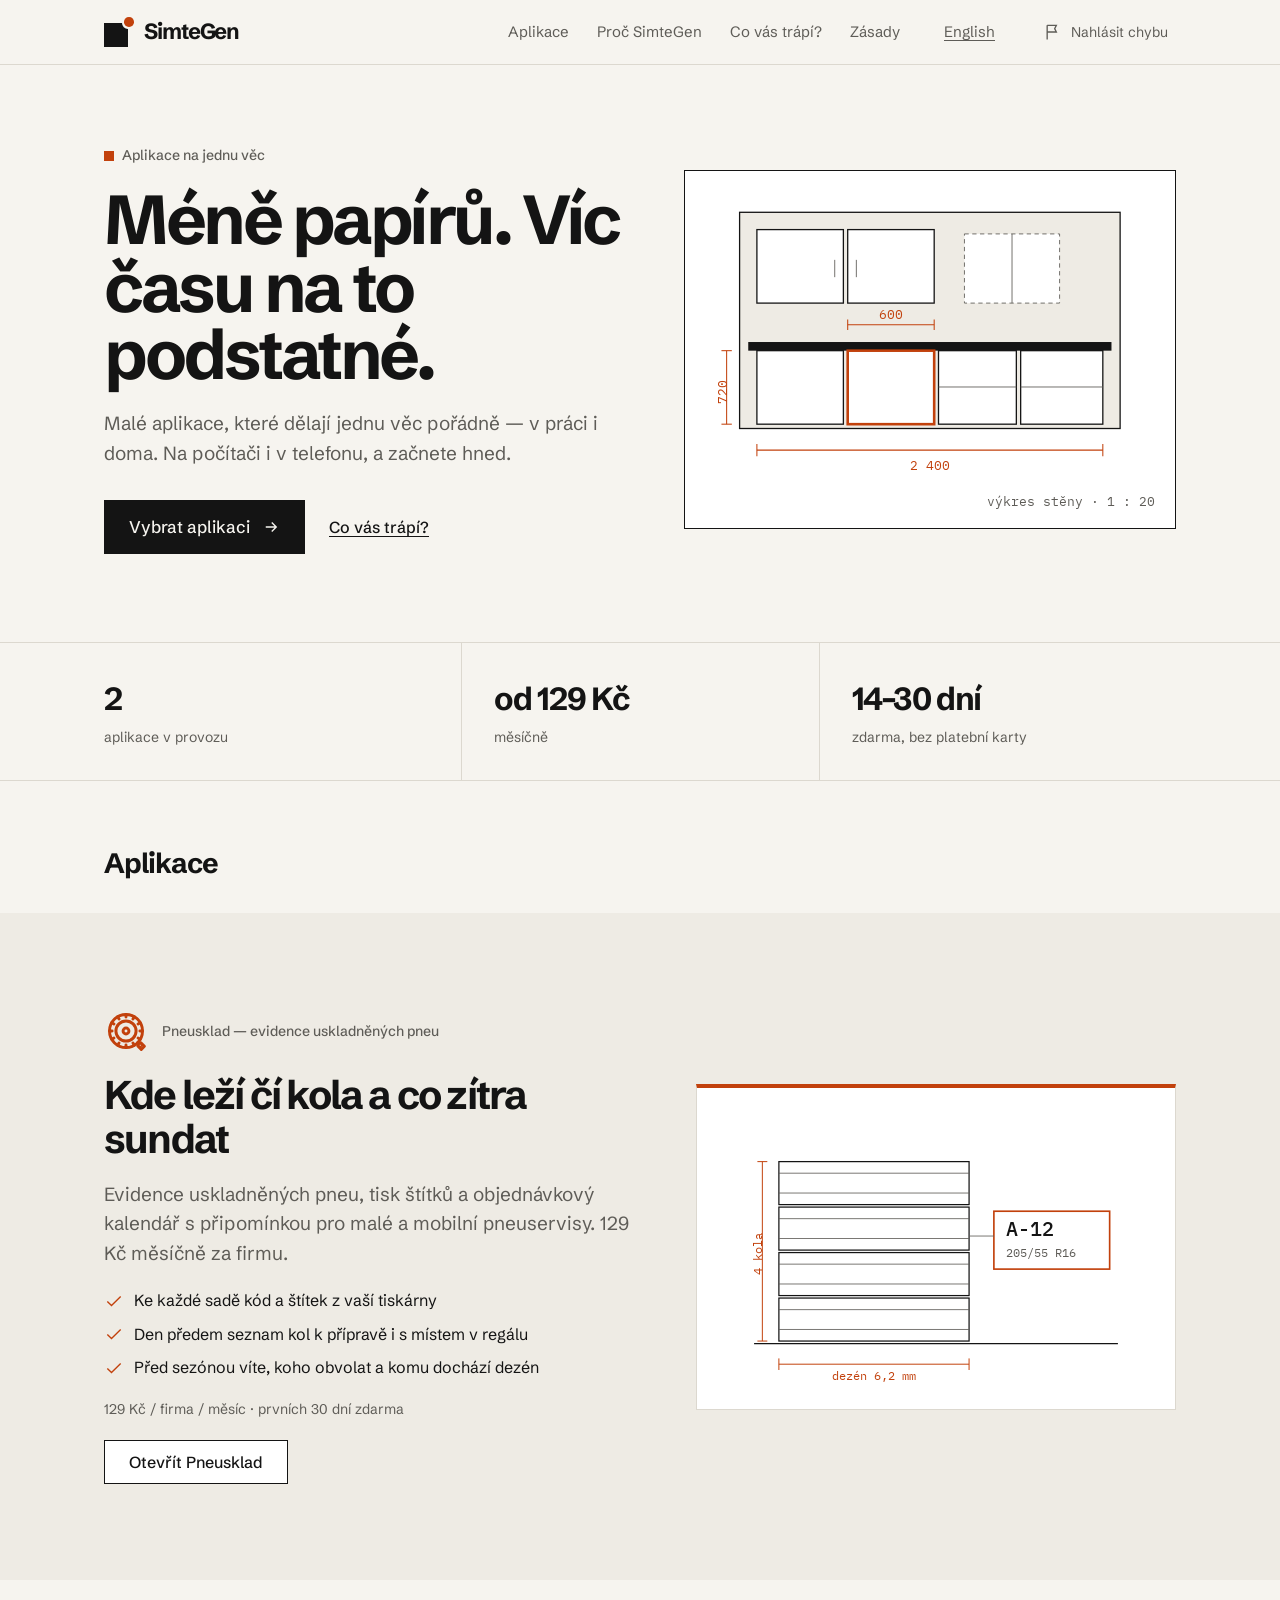
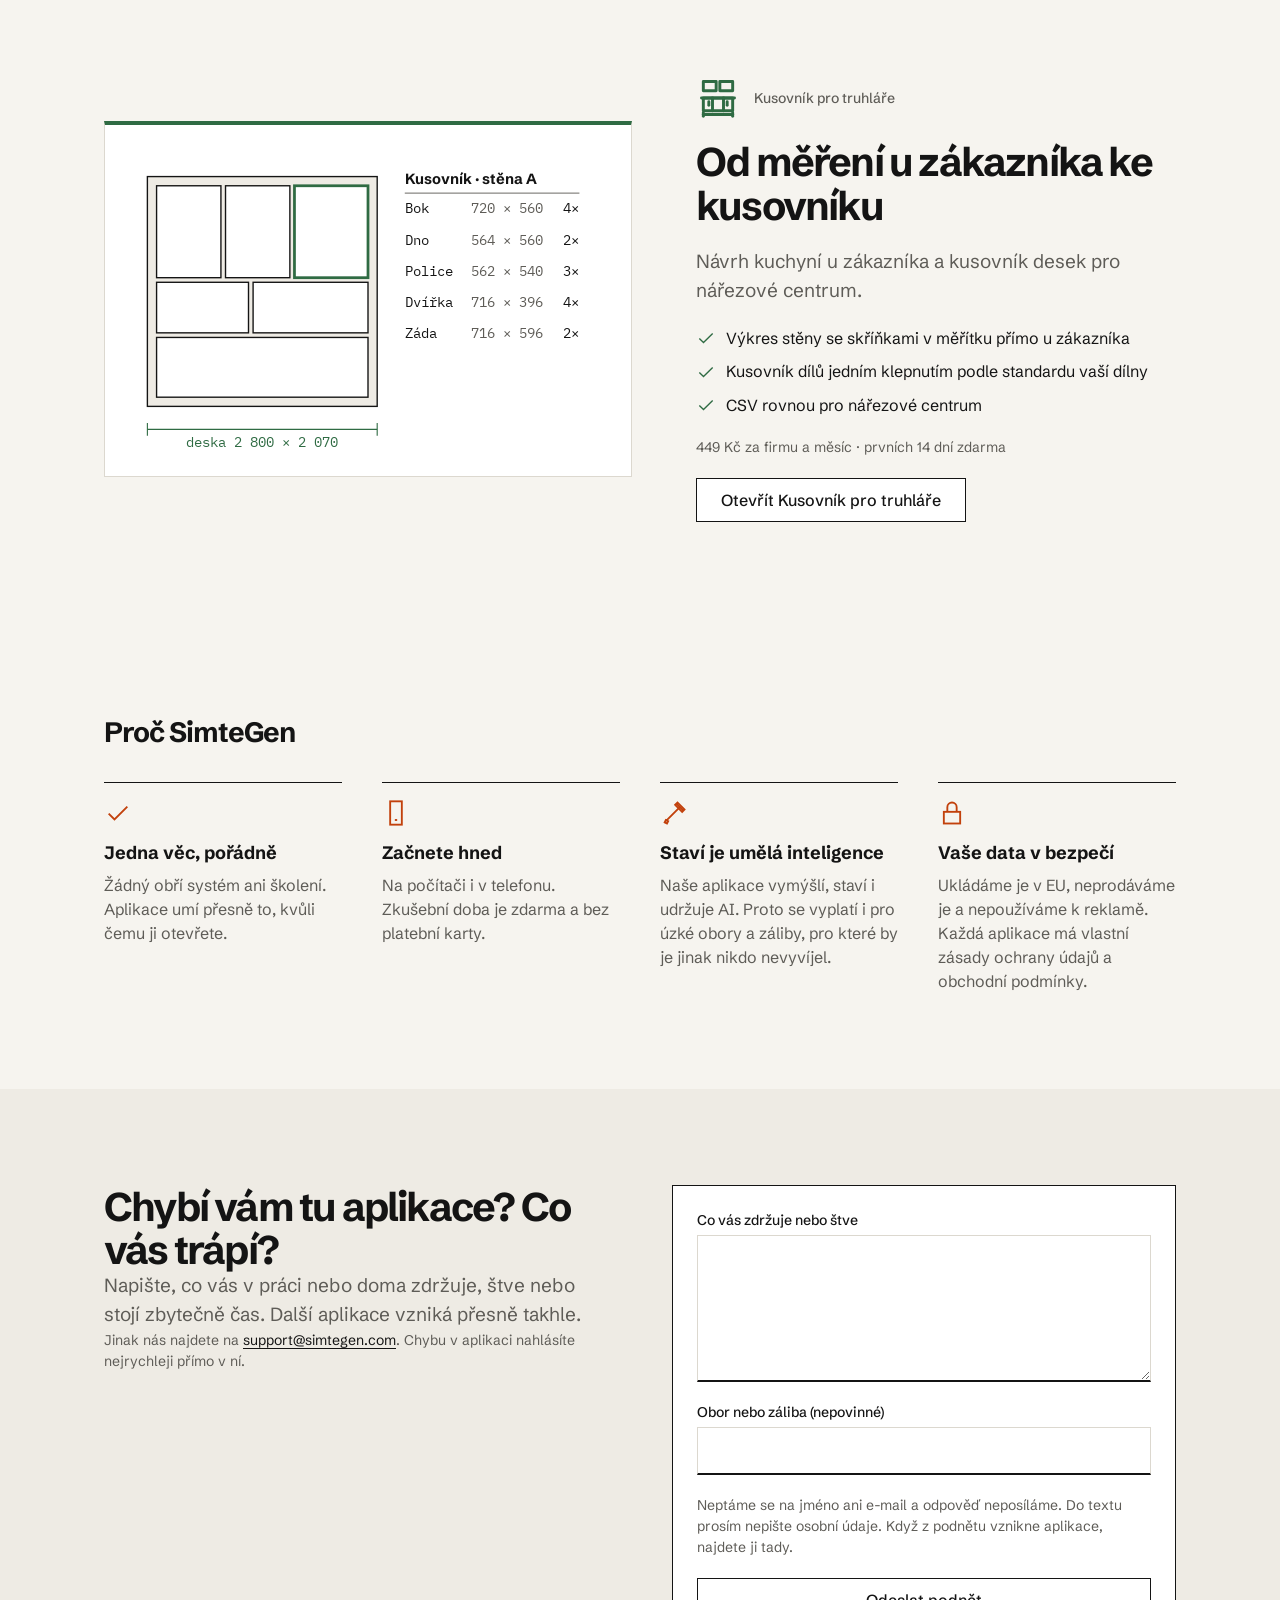
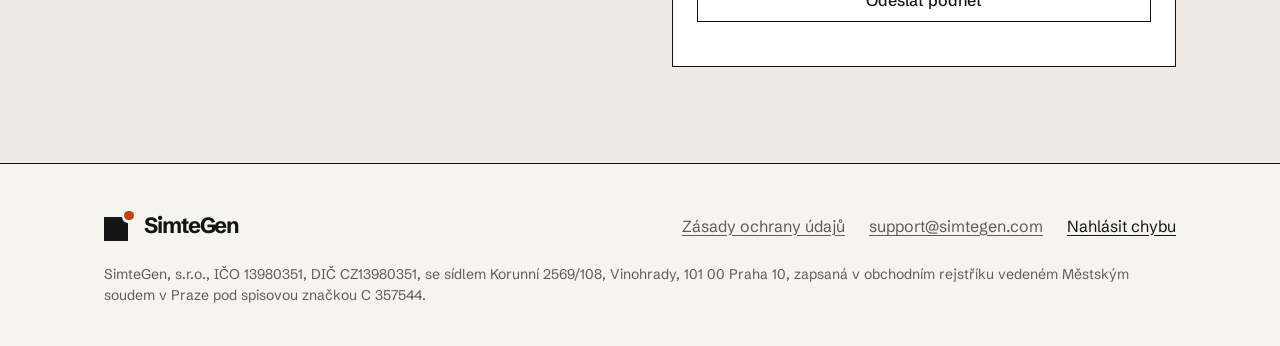
==== commit c548613a: "web firmy: obsah a katalog" ====
--- a/web/index.html
+++ b/web/index.html
@@ -5,35 +5,39 @@
   <meta charset="utf-8">
   <meta name="viewport" content="width=device-width, initial-scale=1, viewport-fit=cover">
   <meta name="application-name" content="SimteGen">
-  <title>SimteGen — aplikace pro řemeslníky a malé firmy</title>
+  <link rel="alternate" hreflang="cs" href="https://simtegen.com/">
+  <link rel="alternate" hreflang="en" href="https://simtegen.com/en">
+  <link rel="alternate" hreflang="x-default" href="https://simtegen.com/">
+  <title>SimteGen — malé aplikace na jednu věc, pro práci i domov</title>
   <link rel="stylesheet" href="styl.css">
   <link rel="stylesheet" href="produkt.css">
   <link rel="stylesheet" href="web.css">
   <!-- SEO: GENEROVÁNO z data-manifest.json (vykresli_seo.py) — needituj ručně -->
-  <meta name="description" content="Malé placené aplikace pro řemeslníky, živnostníky a malé firmy — web i telefon.">
+  <meta name="description" content="Malé placené aplikace, které dělají jednu věc pořádně — pro firmy, živnostníky i domácnosti. Na počítači i v telefonu, staví je umělá inteligence.">
   <link rel="canonical" href="https://simtegen.com/">
   <meta property="og:type" content="website">
   <meta property="og:locale" content="cs_CZ">
   <meta property="og:title" content="SimteGen">
-  <meta property="og:description" content="Malé placené aplikace pro řemeslníky, živnostníky a malé firmy — web i telefon.">
+  <meta property="og:description" content="Malé placené aplikace, které dělají jednu věc pořádně — pro firmy, živnostníky i domácnosti. Na počítači i v telefonu, staví je umělá inteligence.">
   <meta property="og:url" content="https://simtegen.com/">
   <meta name="twitter:card" content="summary">
-  <script type="application/ld+json">{"@context":"https://schema.org","@type":"Organization","name":"SimteGen","legalName":"SimteGen, s.r.o.","url":"https://simtegen.com/","description":"Malé placené aplikace pro řemeslníky, živnostníky a malé firmy — web i telefon.","identifier":{"@type":"PropertyValue","propertyID":"IČO","value":"13980351"},"address":"Korunní 2569/108, Vinohrady, 101 00 Praha 10","email":"support@simtegen.com","hasOfferCatalog":{"@type":"OfferCatalog","name":"Aplikace","itemListElement":[{"@type":"Offer","itemOffered":{"@type":"WebApplication","name":"Pneusklad — evidence uskladněných pneu","url":"https://pneusklad.simtegen.com/","description":"Evidence uskladněných pneu se štítky, objednávkovým kalendářem a seznamem kol na zítřek pro malé a mobilní pneuservisy."}},{"@type":"Offer","itemOffered":{"@type":"WebApplication","name":"Kusovník pro truhláře","url":"https://kusovnik.simtegen.com/","description":"Návrh kuchyní u zákazníka a kusovník desek pro nářezové centrum."}}]}}</script>
+  <script type="application/ld+json">{"@context":"https://schema.org","@type":"Organization","name":"SimteGen","legalName":"SimteGen, s.r.o.","url":"https://simtegen.com/","description":"Malé placené aplikace, které dělají jednu věc pořádně — pro firmy, živnostníky i domácnosti. Na počítači i v telefonu, staví je umělá inteligence.","identifier":{"@type":"PropertyValue","propertyID":"IČO","value":"13980351"},"address":"Korunní 2569/108, Vinohrady, 101 00 Praha 10","email":"support@simtegen.com","hasOfferCatalog":{"@type":"OfferCatalog","name":"Aplikace","itemListElement":[{"@type":"Offer","itemOffered":{"@type":"WebApplication","name":"Pneusklad — evidence uskladněných pneu","url":"https://pneusklad.simtegen.com/","description":"Evidence uskladněných pneu, tisk štítků a objednávkový kalendář s připomínkou pro malé a mobilní pneuservisy. 129 Kč měsíčně za firmu."}},{"@type":"Offer","itemOffered":{"@type":"WebApplication","name":"Kusovník pro truhláře","url":"https://kusovnik.simtegen.com/","description":"Návrh kuchyní u zákazníka a kusovník desek pro nářezové centrum."}}]}}</script>
   <!-- /SEO -->
 </head>
 <body>
   <script src="simtegen.js"></script>
 <header class="w-hlava"><div class="w-obal">
-  <a class="w-znacka" href="/" aria-label="SimteGen — úvod"><span class="znacka-ctverec"></span><span class="znacka-slovo">simtegen</span></a>
-  <nav class="w-menu" aria-label="Hlavní menu"><a href="/#aplikace">Aplikace</a><a href="/#jak">Jak pracujeme</a><a href="/#co-vas-trapi">Co vás trápí?</a><a href="zasady.html">Zásady</a></nav>
+  <a class="w-znacka" href="/" aria-label="SimteGen — úvod"><span class="znacka-ctverec"></span><span class="znacka-slovo">SimteGen</span></a>
+  <nav class="w-menu" aria-label="Hlavní menu"><a href="/#aplikace">Aplikace</a><a href="/#proc">Proč SimteGen</a><a href="/#co-vas-trapi">Co vás trápí?</a><a href="zasady.html">Zásady</a></nav>
+  <a class="w-jazyk" href="en.html" lang="en" hreflang="en">English</a>
   <button type="button" class="nahlasit-chybu w-nahlasit" aria-label="Nahlásit chybu"><svg class="w-nahlasit-ik" aria-hidden="true"><use href="ikony.svg#nahlasit-chybu"/></svg><span class="w-nahlasit-text">Nahlásit chybu</span></button>
 </div></header>
 <main>
 <section class="w-hero"><div class="w-obal w-hero-mrizka">
   <div class="w-hero-text">
-    <p class="w-nadtitul"><span class="ukazatel"></span>Aplikace pro řemeslo</p>
-    <h1 class="titulek-velky">Méně papírů. Víc práce v dílně.</h1>
-    <p class="w-lead">Malé aplikace pro řemeslníky, živnostníky a malé firmy. Každá řeší jednu věc z vaší práce — v telefonu i na počítači.</p>
+    <p class="w-nadtitul"><span class="ukazatel"></span>Aplikace na jednu věc</p>
+    <h1 class="titulek-velky">Méně papírů. Víc času na to podstatné.</h1>
+    <p class="w-lead">Malé aplikace, které dělají jednu věc pořádně — v práci i doma. Na počítači i v telefonu, a začnete hned.</p>
     <div class="w-akce"><a class="tlacitko" href="#aplikace">Vybrat aplikaci</a><a class="w-odkaz" href="#co-vas-trapi">Co vás trápí?</a></div>
   </div>
   <div class="w-hero-vykres"><svg class="w-kresba" viewBox="0 0 520 330" role="img" aria-label="Výkres stěny kuchyně se skříňkami a kótami">
@@ -55,13 +59,13 @@
   </g>
 </svg><p class="rozmer">výkres stěny · 1 : 20</p></div>
 </div></section>
-<section class="w-cisla" aria-label="SimteGen v číslech"><div class="w-obal"><div><span class="w-cislo">2</span><span class="popisek">aplikace v provozu</span></div><div><span class="w-cislo">od 129 Kč</span><span class="popisek">měsíčně za celou firmu</span></div><div><span class="w-cislo">14–30 dní</span><span class="popisek">zdarma, bez platební karty</span></div></div></section>
+<section class="w-cisla" aria-label="SimteGen v číslech"><div class="w-obal"><div><span class="w-cislo">2</span><span class="popisek">aplikace v provozu</span></div><div><span class="w-cislo">od 129 Kč</span><span class="popisek">měsíčně</span></div><div><span class="w-cislo">14–30 dní</span><span class="popisek">zdarma, bez platební karty</span></div></div></section>
 <section class="w-sekce w-uvod-sekce" id="aplikace"><div class="w-obal"><h2 class="w-nadpis">Aplikace</h2></div></section>
 <section class="w-sekce w-plocha p-2"><div class="w-obal w-obor">
   <div class="w-obor-text">
     <div class="w-obor-hlava"><svg class="w-pikto" viewBox="0 0 24 24" fill="none" stroke="currentColor" stroke-width="1.6" stroke-linecap="round" stroke-linejoin="round" aria-hidden="true"><circle cx="12" cy="12" r="9"/><circle cx="12" cy="12" r="5.5"/><circle cx="12" cy="12" r="1.6"/><line x1="19.6" y1="12" x2="21" y2="12"/><line x1="18.582" y1="15.8" x2="19.794" y2="16.5"/><line x1="15.8" y1="18.582" x2="16.5" y2="19.794"/><line x1="12" y1="19.6" x2="12" y2="21"/><line x1="8.2" y1="18.582" x2="7.5" y2="19.794"/><line x1="5.418" y1="15.8" x2="4.206" y2="16.5"/><line x1="4.4" y1="12" x2="3" y2="12"/><line x1="5.418" y1="8.2" x2="4.206" y2="7.5"/><line x1="8.2" y1="5.418" x2="7.5" y2="4.206"/><line x1="12" y1="4.4" x2="12" y2="3"/><line x1="15.8" y1="5.418" x2="16.5" y2="4.206"/><line x1="18.582" y1="8.2" x2="19.794" y2="7.5"/><g><line x1="18.36" y1="18.36" x2="18.72" y2="18.72"/><polyline points="18.72,18.72 18.43,20.13 20.34,22.04 22.04,20.34 20.13,18.43 18.72,18.72"/><circle cx="19.71" cy="19.71" r="0.4"/></g></svg><p class="w-nadtitul">Pneusklad — evidence uskladněných pneu</p></div>
     <h3 class="w-velky-nadpis">Kde leží čí kola a co zítra sundat</h3>
-    <p class="w-lead">Evidence uskladněných pneu se štítky, objednávkovým kalendářem a seznamem kol na zítřek pro malé a mobilní pneuservisy.</p>
+    <p class="w-lead">Evidence uskladněných pneu, tisk štítků a objednávkový kalendář s připomínkou pro malé a mobilní pneuservisy. 129 Kč měsíčně za firmu.</p>
     <ul class="w-body"><li><svg class="ikonka" aria-hidden="true"><use href="ikony.svg#hotovo"/></svg>Ke každé sadě kód a štítek z vaší tiskárny</li><li><svg class="ikonka" aria-hidden="true"><use href="ikony.svg#hotovo"/></svg>Den předem seznam kol k přípravě i s místem v regálu</li><li><svg class="ikonka" aria-hidden="true"><use href="ikony.svg#hotovo"/></svg>Před sezónou víte, koho obvolat a komu dochází dezén</li></ul>
     <p class="w-cena-radek"><span class="popisek">129 Kč / firma / měsíc · prvních 30 dní zdarma</span></p>
     <a class="tlacitko vedlejsi" href="https://pneusklad.simtegen.com/">Otevřít Pneusklad</a>
@@ -104,24 +108,22 @@
   </g>
 </svg></div>
 </div></section>
-<section class="w-sekce" id="jak"><div class="w-obal">
-  <h2 class="w-nadpis">Jak vzniká aplikace</h2>
-  <ol class="w-kroky"><li><span class="w-krok-cislo">1</span><b>Podnět z oboru</b><span class="popisek">Co lidi v práci zdržuje</span></li><li><span class="w-krok-cislo">2</span><b>Průzkum</b><span class="popisek">Platí za to někdo? Stojí to za to?</span></li><li><span class="w-krok-cislo">3</span><b>Stavba a kontrola</b><span class="popisek">Staví AI, kontroluje recenzent i člověk</span></li><li><span class="w-krok-cislo">4</span><b>Používáte ji</b><span class="popisek">Zkušební doba zdarma, bez karty</span></li></ol>
-  <p class="w-poznamka">Aplikace u nás vymýšlí, staví, testuje i udržuje hlavně umělá inteligence. Člověk do toho vstupuje málo: rozhodne, co se postaví, a každou změnu pustí ven až po kontrole. Díky tomu se vyplatí dělat nástroje i pro úzké obory, pro které by je jinak nikdo nevyvíjel.</p>
-  <p class="w-poznamka">Každá aplikace má vlastní zásady ochrany údajů a obchodní podmínky. Data aplikací ukládáme v EU, neprodáváme je a nepoužíváme k reklamě.</p>
+<section class="w-sekce" id="proc"><div class="w-obal">
+  <h2 class="w-nadpis">Proč SimteGen</h2>
+  <ul class="w-proc"><li><svg class="w-proc-ikona" aria-hidden="true"><use href="ikony.svg#hotovo"/></svg><b>Jedna věc, pořádně</b><span>Žádný obří systém ani školení. Aplikace umí přesně to, kvůli čemu ji otevřete.</span></li><li><svg class="w-proc-ikona" aria-hidden="true"><use href="ikony.svg#telefon"/></svg><b>Začnete hned</b><span>Na počítači i v telefonu. Zkušební doba je zdarma a bez platební karty.</span></li><li><svg class="w-proc-ikona" aria-hidden="true"><use href="ikony.svg#naradi"/></svg><b>Staví je umělá inteligence</b><span>Naše aplikace vymýšlí, staví i udržuje AI. Proto se vyplatí i pro úzké obory a záliby, pro které by je jinak nikdo nevyvíjel.</span></li><li><svg class="w-proc-ikona" aria-hidden="true"><use href="ikony.svg#zamek"/></svg><b>Vaše data v bezpečí</b><span>Ukládáme je v EU, neprodáváme je a nepoužíváme k reklamě. Každá aplikace má vlastní zásady ochrany údajů a obchodní podmínky.</span></li></ul>
 </div></section>
 <section class="w-sekce w-plocha" id="co-vas-trapi"><div class="w-obal w-dva">
-  <div><h2 class="w-velky-nadpis">Váš obor tu chybí? Co vás trápí?</h2><p class="w-lead">Napište, co vás v práci zdržuje, štve nebo stojí zbytečně čas. Další aplikace vzniká přesně takhle.</p>
+  <div><h2 class="w-velky-nadpis">Chybí vám tu aplikace? Co vás trápí?</h2><p class="w-lead">Napište, co vás v práci nebo doma zdržuje, štve nebo stojí zbytečně čas. Další aplikace vzniká přesně takhle.</p>
   <p class="popisek" id="kontakt">Jinak nás najdete na <!--email_off--><a href="mailto:support@simtegen.com">support@simtegen.com</a><!--/email_off-->. Chybu v aplikaci nahlásíte nejrychleji přímo v ní.</p></div>
   <div class="karta vykres">
     <form class="w-formular" data-formular data-podnet>
       <div class="pole">
-        <label for="podnet-text">Co vás v práci zdržuje nebo štve</label>
+        <label for="podnet-text">Co vás zdržuje nebo štve</label>
         <textarea id="podnet-text" name="text" rows="5" required minlength="20" maxlength="2000"
           data-chyba="Napište nám prosím aspoň jednu celou větu."></textarea>
       </div>
       <div class="pole">
-        <label for="podnet-obor">Obor (nepovinné)</label>
+        <label for="podnet-obor">Obor nebo záliba (nepovinné)</label>
         <input id="podnet-obor" name="obor" maxlength="60" autocomplete="off">
       </div>
       <p class="popisek">Neptáme se na jméno ani e-mail a odpověď neposíláme. Do textu prosím nepište osobní údaje. Když z podnětu vznikne aplikace, najdete ji tady.</p>
@@ -132,10 +134,10 @@
 </div></section>
 </main>
 <footer class="w-paticka"><div class="w-obal">
-  <div class="w-paticka-radek"><a class="w-znacka" href="/" aria-label="SimteGen — úvod"><span class="znacka-ctverec"></span><span class="znacka-slovo">simtegen</span></a>
+  <div class="w-paticka-radek"><a class="w-znacka" href="/" aria-label="SimteGen — úvod"><span class="znacka-ctverec"></span><span class="znacka-slovo">SimteGen</span></a>
   <a href="zasady.html">Zásady ochrany údajů</a><!--email_off--><a href="mailto:support@simtegen.com">support@simtegen.com</a><!--/email_off-->
   <button type="button" class="nahlasit-chybu odkaz">Nahlásit chybu</button></div>
-  <p class="popisek">SimteGen, s.r.o., IČO 13980351, DIČ CZ13980351, se sídlem Korunní 2569/108, Vinohrady, 101 00 Praha 10.</p>
+  <p class="popisek">SimteGen, s.r.o., IČO 13980351, DIČ CZ13980351, se sídlem Korunní 2569/108, Vinohrady, 101 00 Praha 10, zapsaná v obchodním rejstříku vedeném Městským soudem v Praze pod spisovou značkou C 357544.</p>
 </div></footer>
   <script src="podnet.js"></script>
 </body>
--- a/web/web.css
+++ b/web/web.css
@@ -17,11 +17,15 @@
 .w-menu { display: none; gap: 0.25rem; margin-left: auto; }
 .w-menu a { display: inline-flex; align-items: center; min-height: 44px; padding: 0 0.75rem; color: var(--barva-tuzka); text-decoration: none; font-size: 0.9375rem; }
 .w-menu a:hover { color: var(--barva-inkoust); }
-.w-nahlasit { margin-left: auto; display: inline-flex; align-items: center; justify-content: center; gap: 8px; min-width: 44px; min-height: 44px; padding: 0 0.5rem; background: none; border: 1px solid var(--barva-linka); color: var(--barva-inkoust); font: inherit; font-size: var(--velikost-4); cursor: pointer; }
+/* Přepínač jazyka stojí mimo menu: menu se na telefonu schová, jazyk ne. */
+.w-jazyk { margin-left: auto; display: inline-flex; align-items: center; justify-content: center; min-width: 44px; min-height: 44px; padding: 0 0.5rem; color: var(--barva-tuzka); font-size: 0.9375rem; }
+.w-jazyk:hover { color: var(--barva-inkoust); }
+.w-nahlasit { display: inline-flex; align-items: center; justify-content: center; gap: 8px; min-width: 44px; min-height: 44px; padding: 0 0.5rem; background: none; border: 1px solid var(--barva-linka); color: var(--barva-inkoust); font: inherit; font-size: var(--velikost-4); cursor: pointer; }
 .w-nahlasit-ik { width: 20px; height: 20px; }
 .w-nahlasit-text { display: none; }
 @media (min-width: 900px) {
   .w-menu { display: flex; }
+  .w-jazyk { margin-left: 0; }
   .w-nahlasit { margin-left: 0.5rem; border: 0; color: var(--barva-tuzka); }
   .w-nahlasit-text { display: inline; }
 }
@@ -84,17 +88,15 @@
 .w-body .ikonka { color: var(--barva-produktu); margin-top: 0.15em; }
 .w-cena-radek { display: flex; flex-wrap: wrap; align-items: baseline; gap: 0.25rem 0.6rem; }
 
-/* Jak vzniká aplikace: čtyři kroky na kótované čáře. */
-.w-kroky { list-style: none; margin: 0; padding: 0; display: grid; gap: 1.5rem; }
-.w-kroky li { display: flex; flex-direction: column; gap: 0.35rem; position: relative; }
-.w-krok-cislo { width: 40px; height: 40px; display: inline-flex; align-items: center; justify-content: center; border: 1.5px solid var(--barva-inkoust); background: var(--barva-list); font-family: var(--pismo-mono); font-weight: 500; color: var(--barva-inkoust); margin-bottom: 0.5rem; }
-.w-kroky b { font-size: 1.125rem; color: var(--barva-inkoust); }
-.w-poznamka { margin-top: 2rem; max-width: 44rem; color: var(--barva-tuzka); }
-@media (min-width: 900px) {
-  .w-kroky { grid-template-columns: repeat(4, 1fr); gap: 2rem; }
-  .w-kroky li::before { content: ""; position: absolute; top: 20px; left: 40px; right: -2rem; border-top: 1px dashed var(--barva-produktu); }
-  .w-kroky li:last-child::before { display: none; }
-}
+/* Proč SimteGen: čtyři přednosti — ikona, nadpis, věta. Žádné pořadí ani
+   spojnice: nejsou to kroky výroby (ty web schválně neukazuje). */
+.w-proc { list-style: none; margin: 0; padding: 0; display: grid; gap: 1.75rem; }
+.w-proc li { display: flex; flex-direction: column; gap: 0.4rem; padding-top: 1rem; border-top: 1.5px solid var(--barva-inkoust); }
+.w-proc b { font-size: 1.125rem; color: var(--barva-inkoust); }
+.w-proc span { color: var(--barva-tuzka); }
+.w-proc-ikona { width: 28px; height: 28px; color: var(--barva-produktu); margin-bottom: 0.35rem; }
+@media (min-width: 700px) { .w-proc { grid-template-columns: repeat(2, 1fr); gap: 2rem 2.5rem; } }
+@media (min-width: 1100px) { .w-proc { grid-template-columns: repeat(4, 1fr); } }
 
 .w-formular { display: flex; flex-direction: column; gap: 1.25rem; }
 
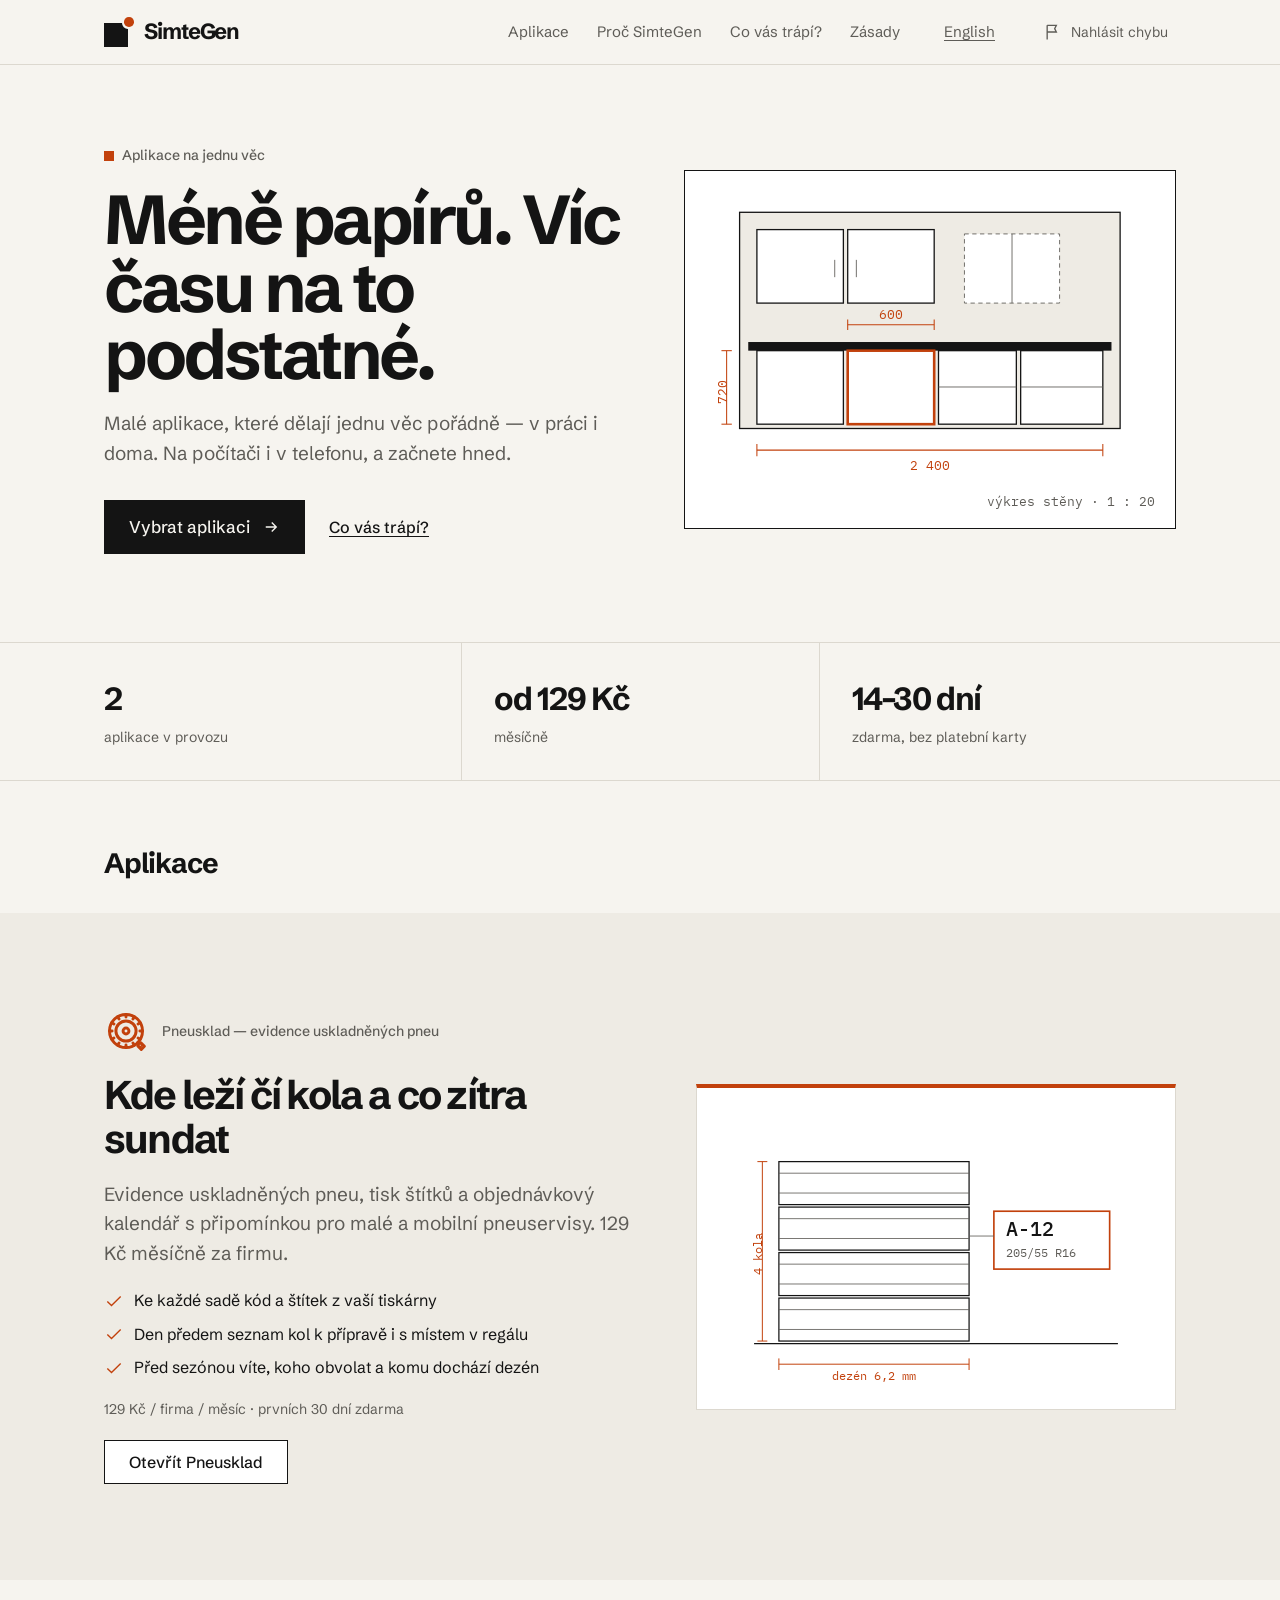
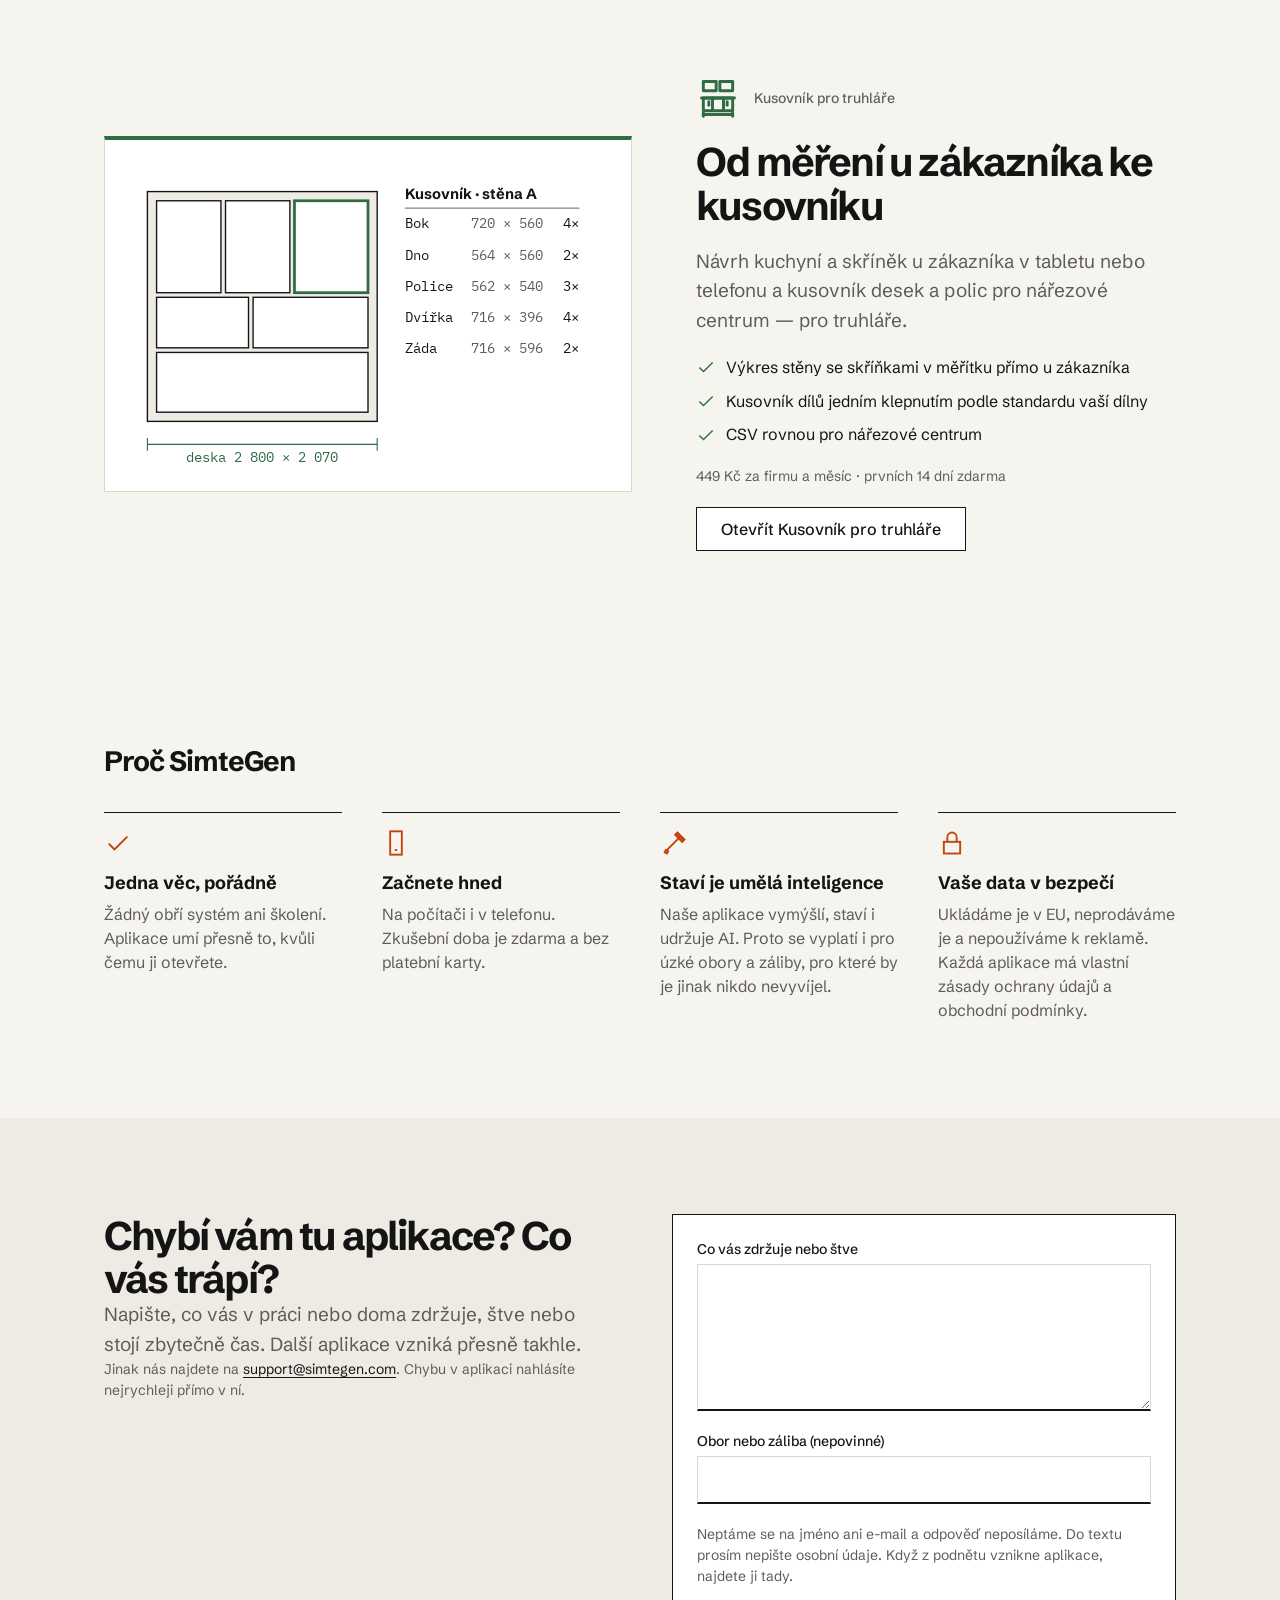
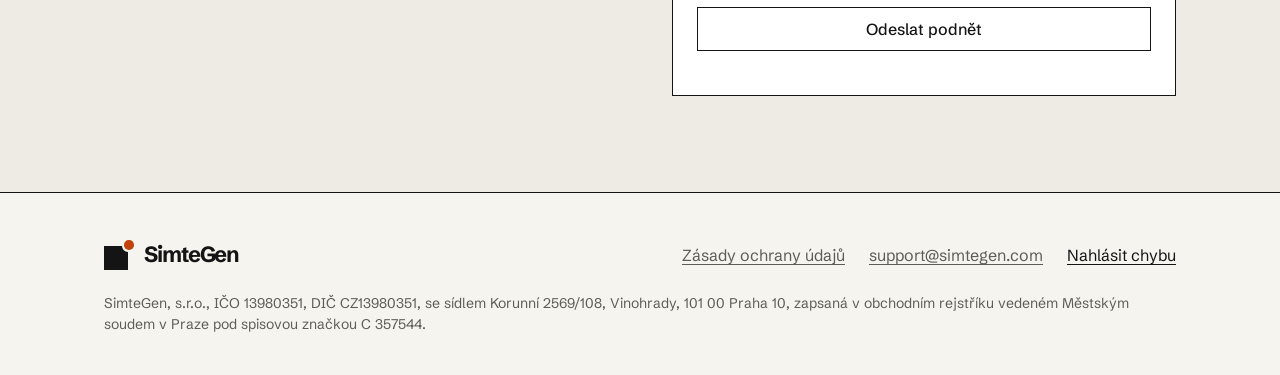
==== commit 4229e735: "web firmy: obsah a katalog" ====
--- a/web/index.html
+++ b/web/index.html
@@ -21,7 +21,7 @@
   <meta property="og:description" content="Malé placené aplikace, které dělají jednu věc pořádně — pro firmy, živnostníky i domácnosti. Na počítači i v telefonu, staví je umělá inteligence.">
   <meta property="og:url" content="https://simtegen.com/">
   <meta name="twitter:card" content="summary">
-  <script type="application/ld+json">{"@context":"https://schema.org","@type":"Organization","name":"SimteGen","legalName":"SimteGen, s.r.o.","url":"https://simtegen.com/","description":"Malé placené aplikace, které dělají jednu věc pořádně — pro firmy, živnostníky i domácnosti. Na počítači i v telefonu, staví je umělá inteligence.","identifier":{"@type":"PropertyValue","propertyID":"IČO","value":"13980351"},"address":"Korunní 2569/108, Vinohrady, 101 00 Praha 10","email":"support@simtegen.com","hasOfferCatalog":{"@type":"OfferCatalog","name":"Aplikace","itemListElement":[{"@type":"Offer","itemOffered":{"@type":"WebApplication","name":"Pneusklad — evidence uskladněných pneu","url":"https://pneusklad.simtegen.com/","description":"Evidence uskladněných pneu, tisk štítků a objednávkový kalendář s připomínkou pro malé a mobilní pneuservisy. 129 Kč měsíčně za firmu."}},{"@type":"Offer","itemOffered":{"@type":"WebApplication","name":"Kusovník pro truhláře","url":"https://kusovnik.simtegen.com/","description":"Návrh kuchyní u zákazníka a kusovník desek pro nářezové centrum."}}]}}</script>
+  <script type="application/ld+json">{"@context":"https://schema.org","@type":"Organization","name":"SimteGen","legalName":"SimteGen, s.r.o.","url":"https://simtegen.com/","description":"Malé placené aplikace, které dělají jednu věc pořádně — pro firmy, živnostníky i domácnosti. Na počítači i v telefonu, staví je umělá inteligence.","identifier":{"@type":"PropertyValue","propertyID":"IČO","value":"13980351"},"address":"Korunní 2569/108, Vinohrady, 101 00 Praha 10","email":"support@simtegen.com","hasOfferCatalog":{"@type":"OfferCatalog","name":"Aplikace","itemListElement":[{"@type":"Offer","itemOffered":{"@type":"WebApplication","name":"Pneusklad — evidence uskladněných pneu","url":"https://pneusklad.simtegen.com/","description":"Evidence uskladněných pneu, tisk štítků a objednávkový kalendář s připomínkou pro malé a mobilní pneuservisy. 129 Kč měsíčně za firmu."}},{"@type":"Offer","itemOffered":{"@type":"WebApplication","name":"Kusovník pro truhláře","url":"https://kusovnik.simtegen.com/","description":"Návrh kuchyní a skříněk u zákazníka v tabletu nebo telefonu a kusovník desek a polic pro nářezové centrum — pro truhláře."}}]}}</script>
   <!-- /SEO -->
 </head>
 <body>
@@ -88,7 +88,7 @@
   <div class="w-obor-text">
     <div class="w-obor-hlava"><svg class="w-pikto" viewBox="0 0 24 24" fill="none" stroke="currentColor" stroke-width="1.6" stroke-linecap="round" stroke-linejoin="round" aria-hidden="true"><rect x="4" y="3" width="7" height="5"/><rect x="13" y="3" width="7" height="5"/><line x1="3" y1="12" x2="21" y2="12"/><rect x="4" y="12" width="16" height="7"/><line x1="9" y1="12" x2="9" y2="19"/><line x1="15" y1="12" x2="15" y2="19"/><line x1="7" y1="14" x2="7" y2="16"/><line x1="17" y1="14" x2="17" y2="16"/><g><line x1="4" y1="21" x2="20" y2="21"/><line x1="4" y1="20" x2="4" y2="22"/><line x1="20" y1="20" x2="20" y2="22"/></g></svg><p class="w-nadtitul">Kusovník pro truhláře</p></div>
     <h3 class="w-velky-nadpis">Od měření u zákazníka ke kusovníku</h3>
-    <p class="w-lead">Návrh kuchyní u zákazníka a kusovník desek pro nářezové centrum.</p>
+    <p class="w-lead">Návrh kuchyní a skříněk u zákazníka v tabletu nebo telefonu a kusovník desek a polic pro nářezové centrum — pro truhláře.</p>
     <ul class="w-body"><li><svg class="ikonka" aria-hidden="true"><use href="ikony.svg#hotovo"/></svg>Výkres stěny se skříňkami v měřítku přímo u zákazníka</li><li><svg class="ikonka" aria-hidden="true"><use href="ikony.svg#hotovo"/></svg>Kusovník dílů jedním klepnutím podle standardu vaší dílny</li><li><svg class="ikonka" aria-hidden="true"><use href="ikony.svg#hotovo"/></svg>CSV rovnou pro nářezové centrum</li></ul>
     <p class="w-cena-radek"><span class="popisek">449 Kč za firmu a měsíc · prvních 14 dní zdarma</span></p>
     <a class="tlacitko vedlejsi" href="https://kusovnik.simtegen.com/">Otevřít Kusovník pro truhláře</a>
--- a/web/styl.css
+++ b/web/styl.css
@@ -533,6 +533,14 @@
 /* „Naplnit ukázkovými daty“ jen tam, kde to jde (/api/ja to řekne
    hlavičkou) — jinak by tlačítko slibovalo něco, co produkt nemá. */
 html:not(.sg-ukazkova-nabidka) [data-ukazkova-data] { display: none !important; }
+
+/* ── Přepínač jazyka a měny (vkládá web/simtegen.js) ──────────────── */
+/* Do data-prepinac-jazyka / data-prepinac-meny, typicky v patičce nebo
+   u ceníku. Tichá tlačítka vedle sebe, zvolené podtržené barvou produktu —
+   ne další černá akce na obrazovce. Dotykový cíl drží .tlacitko. */
+.sg-prepinac { display: inline-flex; flex-wrap: wrap; gap: var(--mezera-1); }
+.sg-prepinac .tlacitko[aria-pressed="true"] { color: var(--barva-inkoust); box-shadow: inset 0 -2px 0 var(--barva-produktu); }
+.sg-prepinac .tlacitko[aria-pressed="false"] { color: var(--barva-tuzka); }
 
 /* ── Pomocné ──────────────────────────────────────────────────────── */
 [hidden] { display: none !important; }
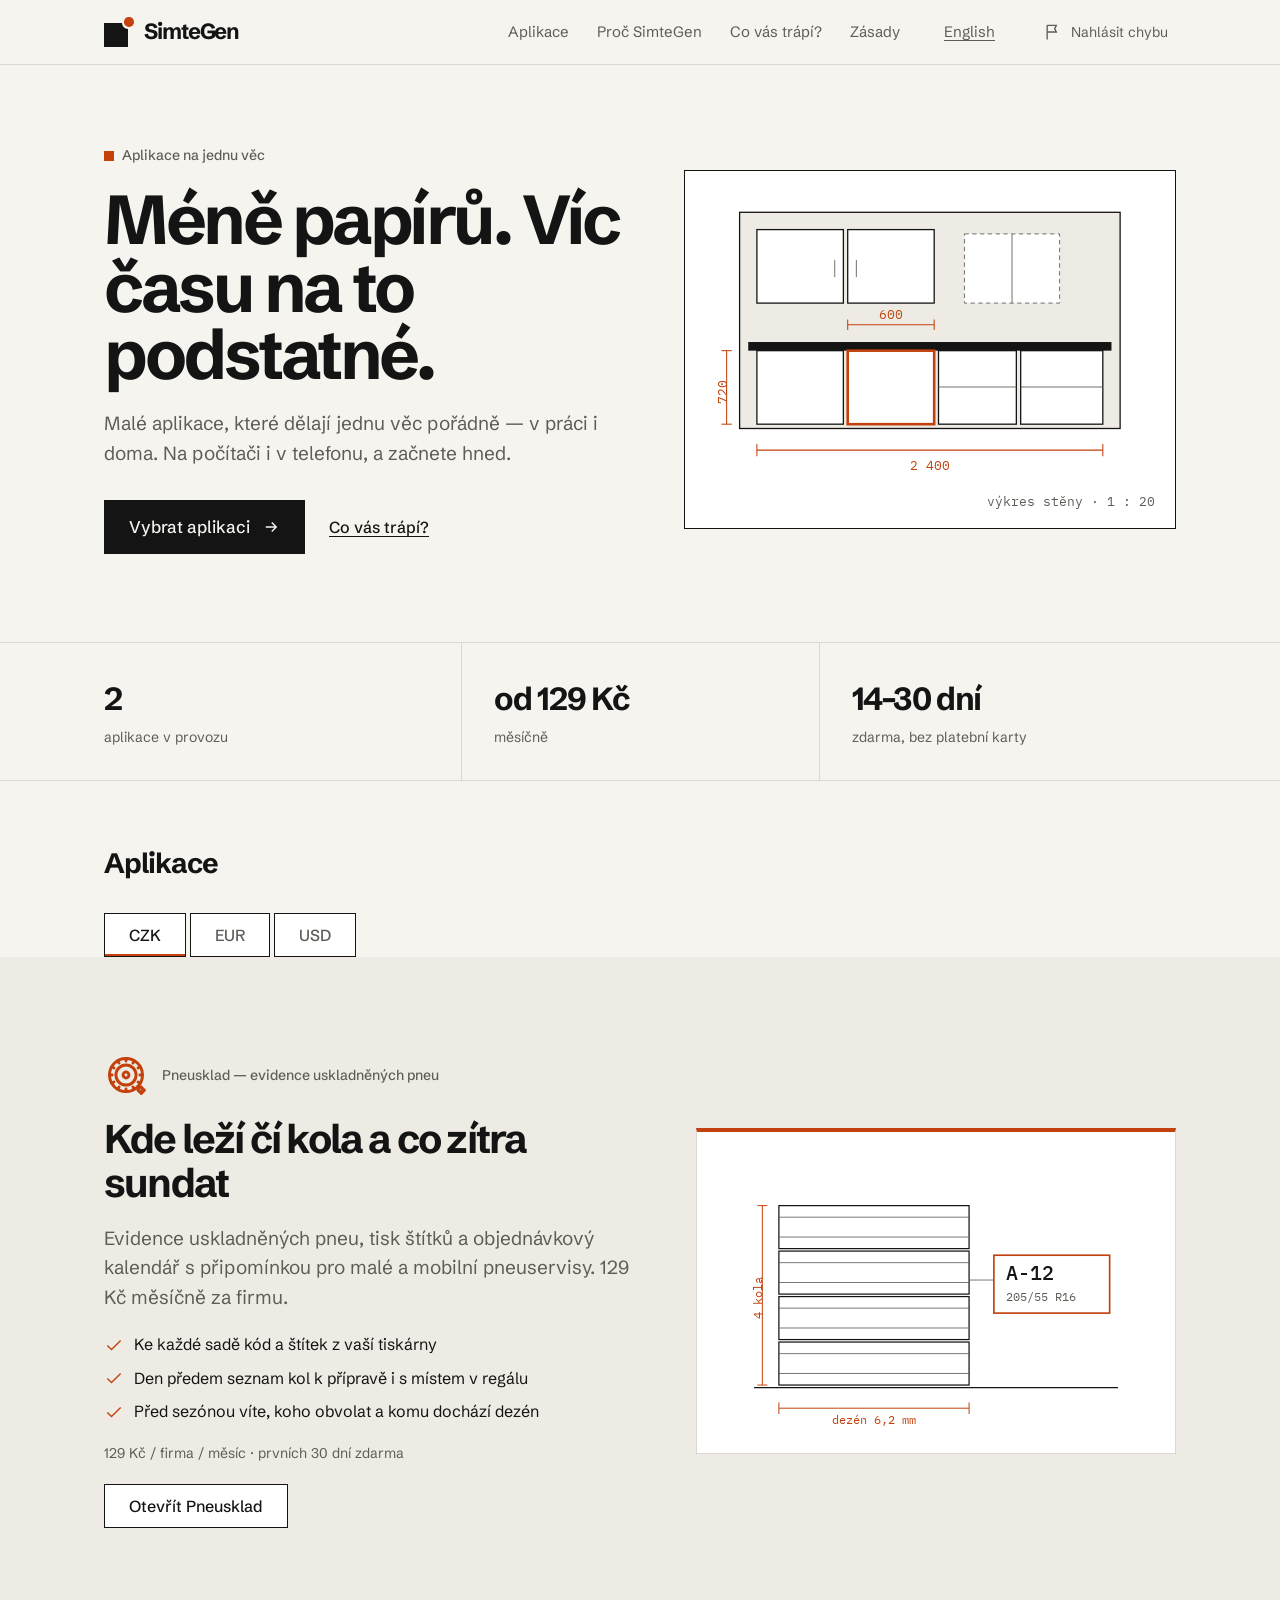
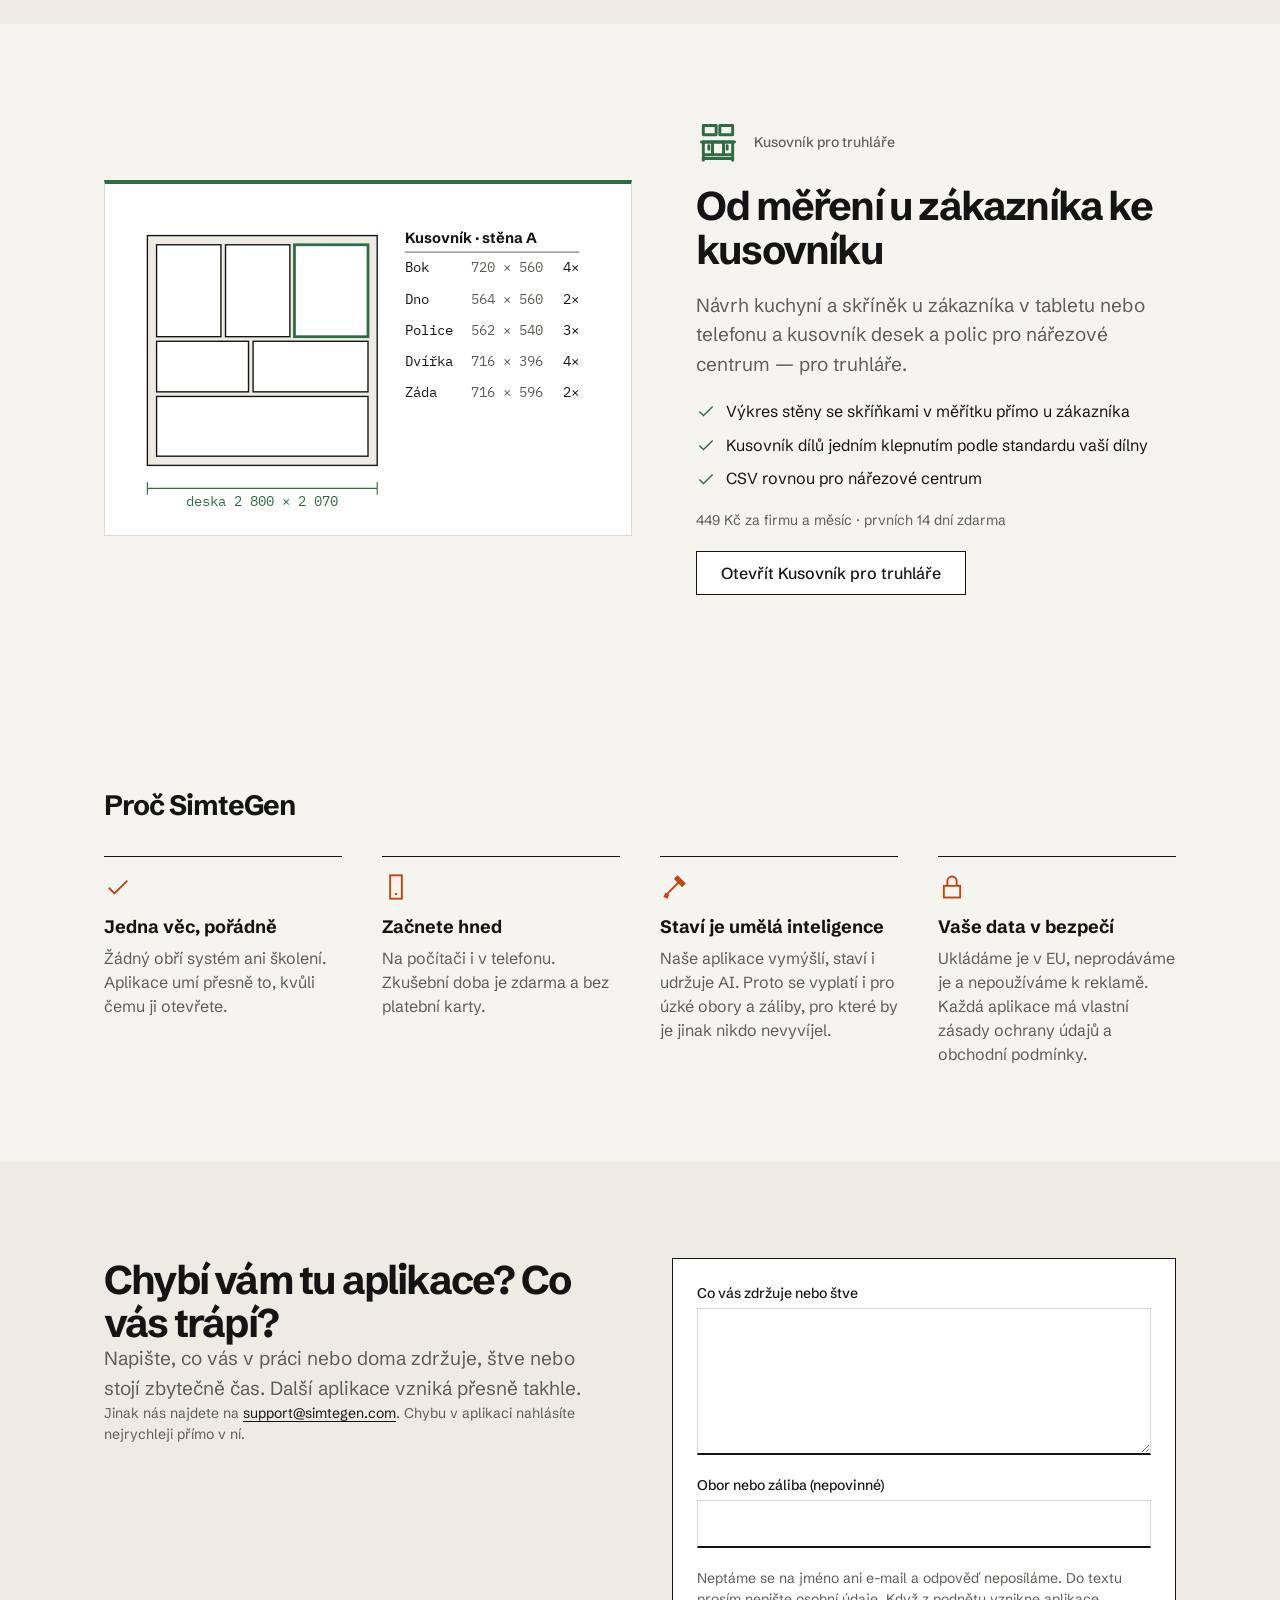
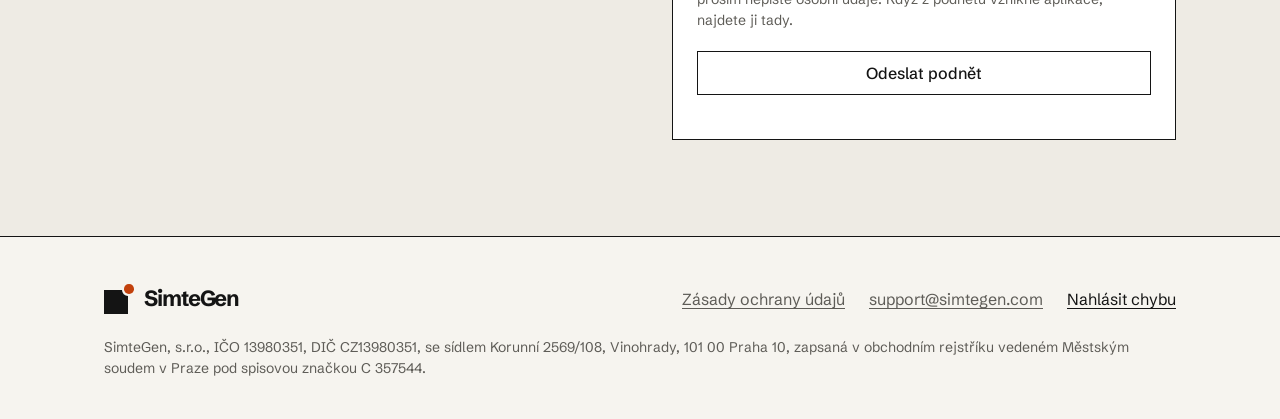
==== commit d143a457: "web firmy: obsah a katalog" ====
--- a/web/index.html
+++ b/web/index.html
@@ -60,14 +60,14 @@
 </svg><p class="rozmer">výkres stěny · 1 : 20</p></div>
 </div></section>
 <section class="w-cisla" aria-label="SimteGen v číslech"><div class="w-obal"><div><span class="w-cislo">2</span><span class="popisek">aplikace v provozu</span></div><div><span class="w-cislo">od 129 Kč</span><span class="popisek">měsíčně</span></div><div><span class="w-cislo">14–30 dní</span><span class="popisek">zdarma, bez platební karty</span></div></div></section>
-<section class="w-sekce w-uvod-sekce" id="aplikace"><div class="w-obal"><h2 class="w-nadpis">Aplikace</h2></div></section>
+<section class="w-sekce w-uvod-sekce" id="aplikace"><div class="w-obal"><h2 class="w-nadpis">Aplikace</h2><div data-prepinac-meny></div></div></section>
 <section class="w-sekce w-plocha p-2"><div class="w-obal w-obor">
   <div class="w-obor-text">
     <div class="w-obor-hlava"><svg class="w-pikto" viewBox="0 0 24 24" fill="none" stroke="currentColor" stroke-width="1.6" stroke-linecap="round" stroke-linejoin="round" aria-hidden="true"><circle cx="12" cy="12" r="9"/><circle cx="12" cy="12" r="5.5"/><circle cx="12" cy="12" r="1.6"/><line x1="19.6" y1="12" x2="21" y2="12"/><line x1="18.582" y1="15.8" x2="19.794" y2="16.5"/><line x1="15.8" y1="18.582" x2="16.5" y2="19.794"/><line x1="12" y1="19.6" x2="12" y2="21"/><line x1="8.2" y1="18.582" x2="7.5" y2="19.794"/><line x1="5.418" y1="15.8" x2="4.206" y2="16.5"/><line x1="4.4" y1="12" x2="3" y2="12"/><line x1="5.418" y1="8.2" x2="4.206" y2="7.5"/><line x1="8.2" y1="5.418" x2="7.5" y2="4.206"/><line x1="12" y1="4.4" x2="12" y2="3"/><line x1="15.8" y1="5.418" x2="16.5" y2="4.206"/><line x1="18.582" y1="8.2" x2="19.794" y2="7.5"/><g><line x1="18.36" y1="18.36" x2="18.72" y2="18.72"/><polyline points="18.72,18.72 18.43,20.13 20.34,22.04 22.04,20.34 20.13,18.43 18.72,18.72"/><circle cx="19.71" cy="19.71" r="0.4"/></g></svg><p class="w-nadtitul">Pneusklad — evidence uskladněných pneu</p></div>
     <h3 class="w-velky-nadpis">Kde leží čí kola a co zítra sundat</h3>
     <p class="w-lead">Evidence uskladněných pneu, tisk štítků a objednávkový kalendář s připomínkou pro malé a mobilní pneuservisy. 129 Kč měsíčně za firmu.</p>
     <ul class="w-body"><li><svg class="ikonka" aria-hidden="true"><use href="ikony.svg#hotovo"/></svg>Ke každé sadě kód a štítek z vaší tiskárny</li><li><svg class="ikonka" aria-hidden="true"><use href="ikony.svg#hotovo"/></svg>Den předem seznam kol k přípravě i s místem v regálu</li><li><svg class="ikonka" aria-hidden="true"><use href="ikony.svg#hotovo"/></svg>Před sezónou víte, koho obvolat a komu dochází dezén</li></ul>
-    <p class="w-cena-radek"><span class="popisek">129 Kč / firma / měsíc · prvních 30 dní zdarma</span></p>
+    <p class="w-cena-radek"><span class="popisek"><span data-cena="p-2">129 Kč</span> <span data-cena-jednotka="p-2">/ firma / měsíc</span> · prvních 30 dní zdarma</span></p>
     <a class="tlacitko vedlejsi" href="https://pneusklad.simtegen.com/">Otevřít Pneusklad</a>
   </div>
   <div class="w-obor-vykres"><svg class="w-kresba" viewBox="0 0 520 330" role="img" aria-label="Uskladněná sada čtyř pneumatik se štítkem a kótami">
@@ -90,7 +90,7 @@
     <h3 class="w-velky-nadpis">Od měření u zákazníka ke kusovníku</h3>
     <p class="w-lead">Návrh kuchyní a skříněk u zákazníka v tabletu nebo telefonu a kusovník desek a polic pro nářezové centrum — pro truhláře.</p>
     <ul class="w-body"><li><svg class="ikonka" aria-hidden="true"><use href="ikony.svg#hotovo"/></svg>Výkres stěny se skříňkami v měřítku přímo u zákazníka</li><li><svg class="ikonka" aria-hidden="true"><use href="ikony.svg#hotovo"/></svg>Kusovník dílů jedním klepnutím podle standardu vaší dílny</li><li><svg class="ikonka" aria-hidden="true"><use href="ikony.svg#hotovo"/></svg>CSV rovnou pro nářezové centrum</li></ul>
-    <p class="w-cena-radek"><span class="popisek">449 Kč za firmu a měsíc · prvních 14 dní zdarma</span></p>
+    <p class="w-cena-radek"><span class="popisek"><span data-cena="p-3">449 Kč</span> <span data-cena-jednotka="p-3">za firmu a měsíc</span> · prvních 14 dní zdarma</span></p>
     <a class="tlacitko vedlejsi" href="https://kusovnik.simtegen.com/">Otevřít Kusovník pro truhláře</a>
   </div>
   <div class="w-obor-vykres"><svg class="w-kresba" viewBox="0 0 520 330" role="img" aria-label="Nářezový plán desky a kusovník dílů">
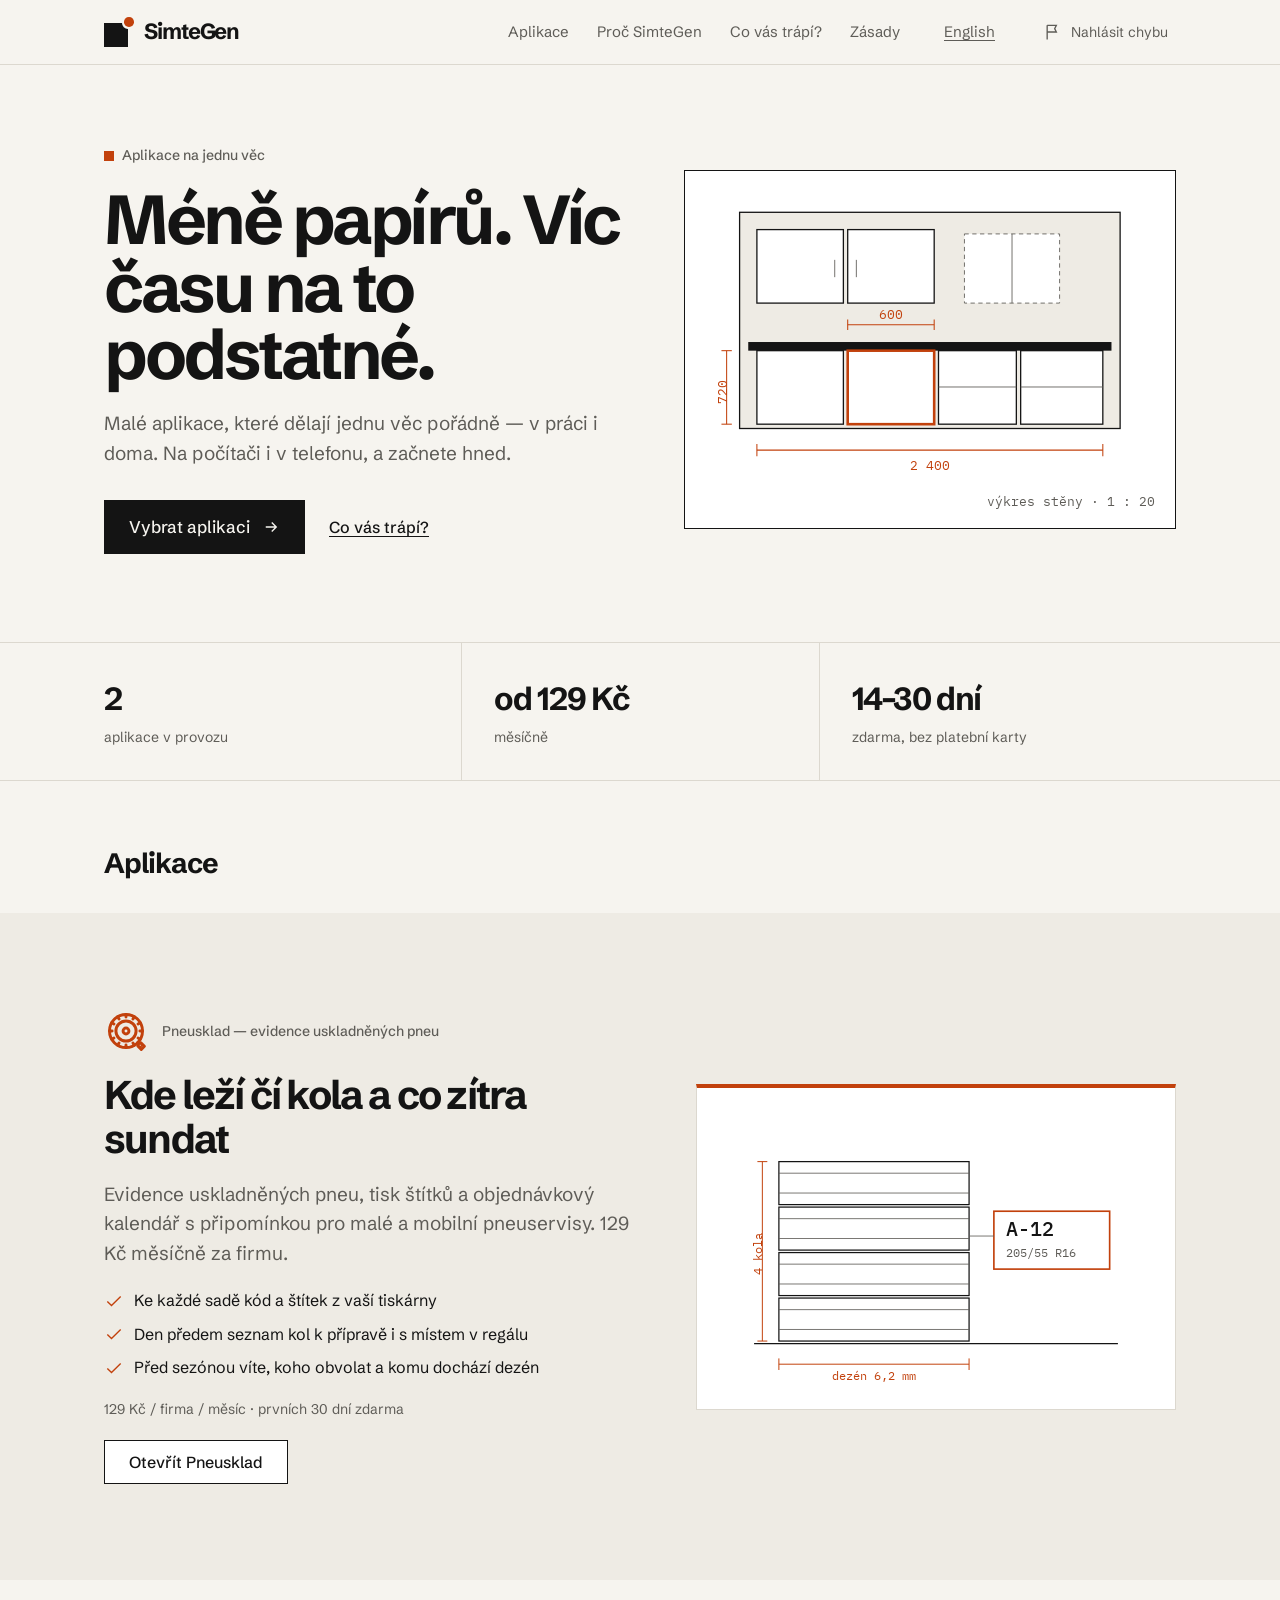
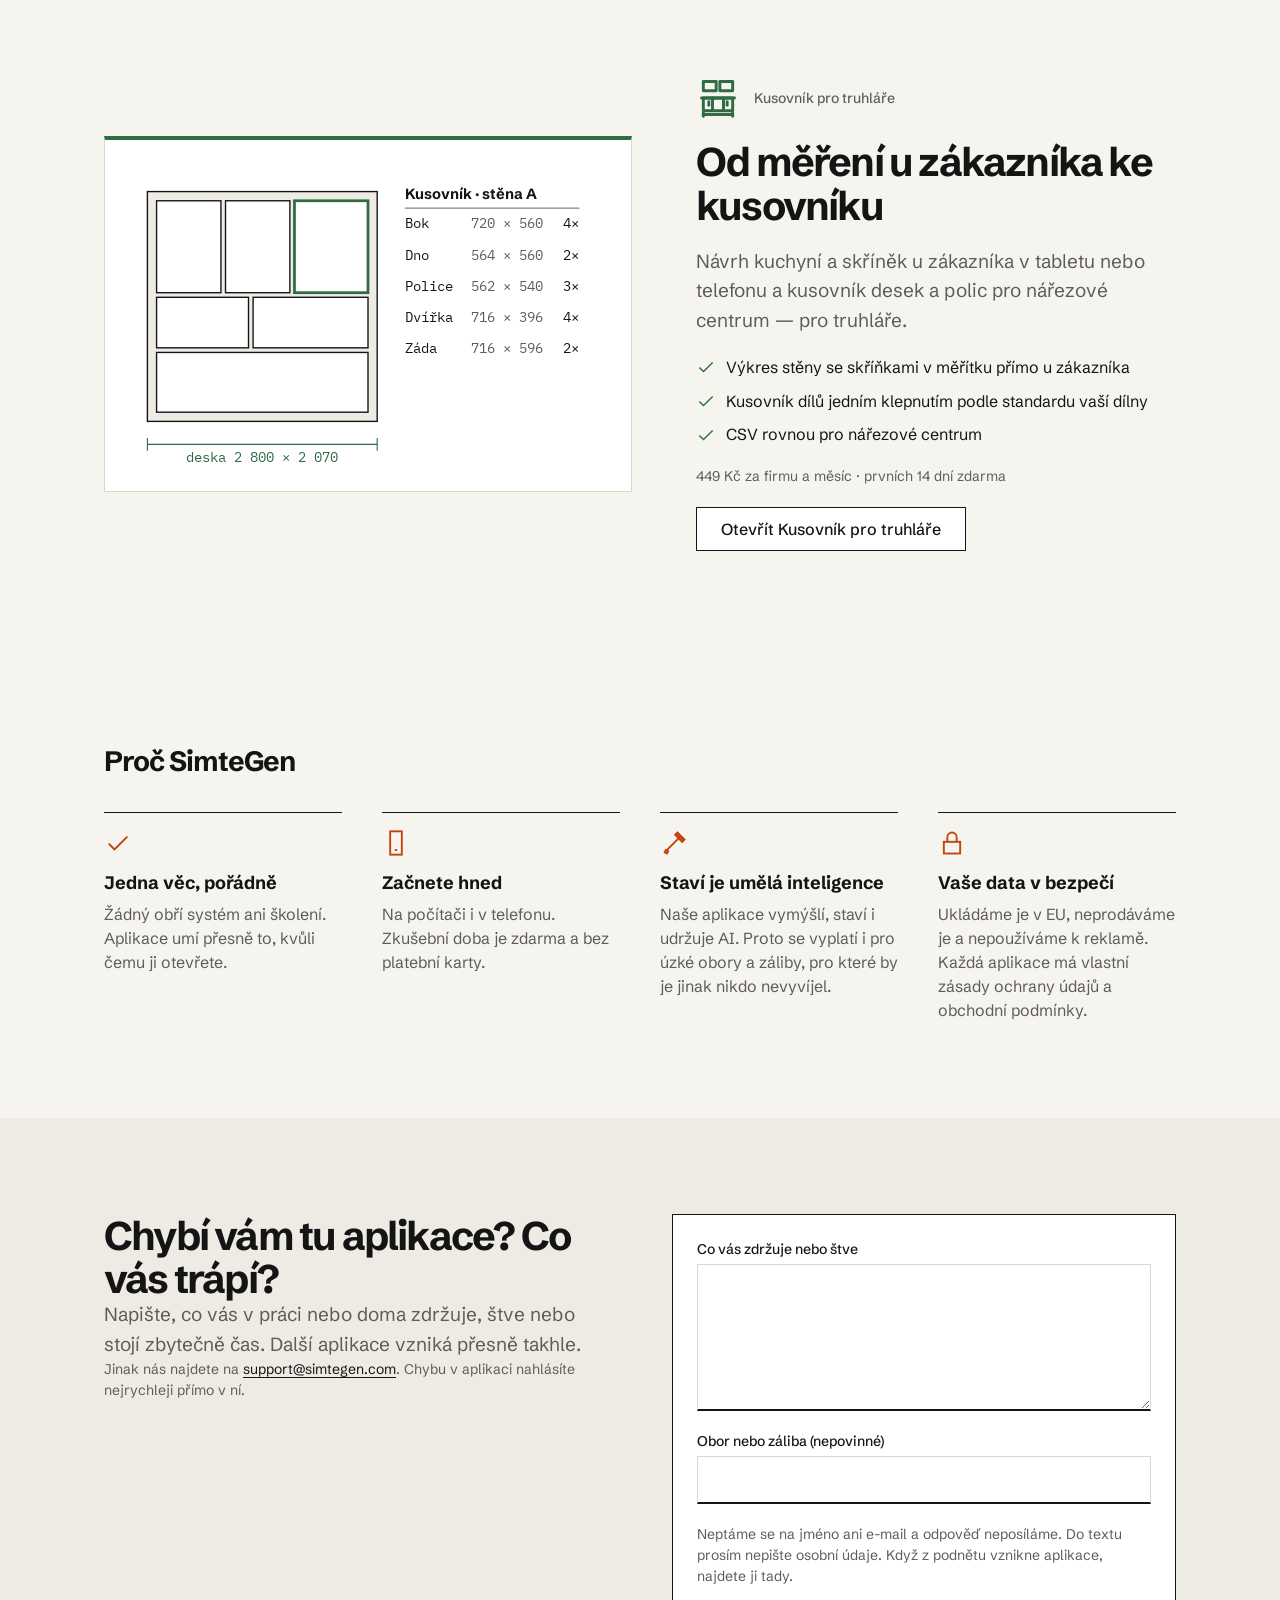
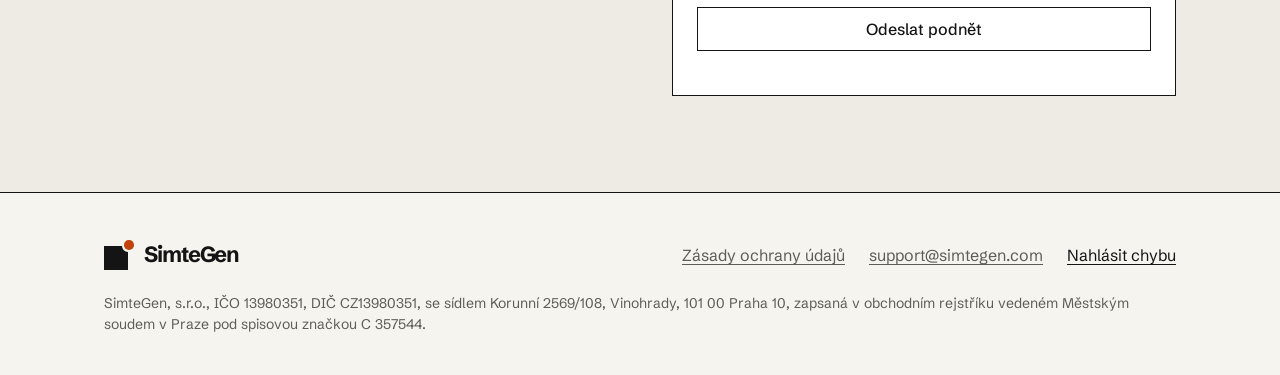
==== commit 67a063e3: "web firmy: obsah a katalog" ====
--- a/web/index.html
+++ b/web/index.html
@@ -60,7 +60,7 @@
 </svg><p class="rozmer">výkres stěny · 1 : 20</p></div>
 </div></section>
 <section class="w-cisla" aria-label="SimteGen v číslech"><div class="w-obal"><div><span class="w-cislo">2</span><span class="popisek">aplikace v provozu</span></div><div><span class="w-cislo">od 129 Kč</span><span class="popisek">měsíčně</span></div><div><span class="w-cislo">14–30 dní</span><span class="popisek">zdarma, bez platební karty</span></div></div></section>
-<section class="w-sekce w-uvod-sekce" id="aplikace"><div class="w-obal"><h2 class="w-nadpis">Aplikace</h2><div data-prepinac-meny></div></div></section>
+<section class="w-sekce w-uvod-sekce" id="aplikace"><div class="w-obal"><h2 class="w-nadpis">Aplikace</h2></div></section>
 <section class="w-sekce w-plocha p-2"><div class="w-obal w-obor">
   <div class="w-obor-text">
     <div class="w-obor-hlava"><svg class="w-pikto" viewBox="0 0 24 24" fill="none" stroke="currentColor" stroke-width="1.6" stroke-linecap="round" stroke-linejoin="round" aria-hidden="true"><circle cx="12" cy="12" r="9"/><circle cx="12" cy="12" r="5.5"/><circle cx="12" cy="12" r="1.6"/><line x1="19.6" y1="12" x2="21" y2="12"/><line x1="18.582" y1="15.8" x2="19.794" y2="16.5"/><line x1="15.8" y1="18.582" x2="16.5" y2="19.794"/><line x1="12" y1="19.6" x2="12" y2="21"/><line x1="8.2" y1="18.582" x2="7.5" y2="19.794"/><line x1="5.418" y1="15.8" x2="4.206" y2="16.5"/><line x1="4.4" y1="12" x2="3" y2="12"/><line x1="5.418" y1="8.2" x2="4.206" y2="7.5"/><line x1="8.2" y1="5.418" x2="7.5" y2="4.206"/><line x1="12" y1="4.4" x2="12" y2="3"/><line x1="15.8" y1="5.418" x2="16.5" y2="4.206"/><line x1="18.582" y1="8.2" x2="19.794" y2="7.5"/><g><line x1="18.36" y1="18.36" x2="18.72" y2="18.72"/><polyline points="18.72,18.72 18.43,20.13 20.34,22.04 22.04,20.34 20.13,18.43 18.72,18.72"/><circle cx="19.71" cy="19.71" r="0.4"/></g></svg><p class="w-nadtitul">Pneusklad — evidence uskladněných pneu</p></div>
--- a/web/styl.css
+++ b/web/styl.css
@@ -502,6 +502,11 @@
    play.js nepotvrdí prohlížeč (sg-web) — chyba ji schová, nikdy neukáže. */
 html[data-aplikace]:not(.sg-web) [data-objednavka],
 html.sg-v-aplikaci [data-objednavka] { display: none !important; }
+/* Objednávka na fakturu jen v Česku (simtegen.js objednavkaJenCesko);
+   v aplikaci se o ní nemluví vůbec — tam prodává Google Play. */
+html.sg-mimo-cesko [data-objednavka] { display: none !important; }
+html[data-aplikace]:not(.sg-web) .sg-objednavka-mimo,
+html.sg-v-aplikaci .sg-objednavka-mimo { display: none !important; }
 html:not(.sg-ukazka) [data-ukazka] { display: none !important; }
 .sg-play { display: flex; flex-direction: column; gap: var(--mezera-3); }
 .sg-play-nabidka { display: flex; flex-direction: column; gap: var(--mezera-2); padding-top: var(--mezera-3); border-top: 1px solid var(--barva-linka); }
@@ -527,6 +532,12 @@
 .sg-pruh--brzy { background: var(--barva-varovani-pozadi); color: var(--barva-varovani); border-color: currentColor; }
 .sg-pruh--konec { background: var(--barva-chyba-pozadi); color: var(--barva-chyba); border-color: currentColor; }
 .sg-pruh--ukazka { border-left-color: var(--barva-inkoust); border-style: dashed; border-left-style: solid; }
+/* „Proč nepokračujete?“ — po konci zkušebního nebo předplaceného období,
+   jedno klepnutí; důvody se zalamují pod otázku. */
+.sg-odchod-duvody { display: flex; flex-wrap: wrap; gap: var(--mezera-2); flex: 1 1 100%; }
+/* Nápověda ve dvou jazycích (vykresli_napovedu.py): vidět je blok jazyka
+   aplikace, simtegen.js nastaví <html lang>. */
+html[lang="en"] [data-jazyk-napovedy="cs"], html:not([lang="en"]) [data-jazyk-napovedy="en"] { display: none; }
 /* No connection (SimteGen.offline): a warning, not an error — nothing is
    lost, it just cannot load right now. */
 .sg-pruh--offline { background: var(--barva-varovani-pozadi); color: var(--barva-varovani); border-color: currentColor; }
@@ -538,9 +549,12 @@
 /* Do data-prepinac-jazyka / data-prepinac-meny, typicky v patičce nebo
    u ceníku. Tichá tlačítka vedle sebe, zvolené podtržené barvou produktu —
    ne další černá akce na obrazovce. Dotykový cíl drží .tlacitko. */
-.sg-prepinac { display: inline-flex; flex-wrap: wrap; gap: var(--mezera-1); }
-.sg-prepinac .tlacitko[aria-pressed="true"] { color: var(--barva-inkoust); box-shadow: inset 0 -2px 0 var(--barva-produktu); }
-.sg-prepinac .tlacitko[aria-pressed="false"] { color: var(--barva-tuzka); }
+/* Language: one settings row like any other (.radek), the device's language
+   preselected; the phone's own picker opens on tap. */
+.sg-jazyk { display: flex; align-items: center; gap: var(--mezera-3); min-height: 56px; padding: var(--mezera-3) 0; border-bottom: 1px solid var(--barva-linka); color: var(--barva-inkoust); }
+.sg-jazyk-popisek { flex: 1; }
+.sg-jazyk-volba { font: inherit; color: var(--barva-tuzka); background: transparent; border: 0; padding: var(--mezera-2) 0; min-height: 44px; text-align: right; cursor: pointer; }
+.sg-jazyk-volba:focus-visible { outline: 2px solid var(--barva-produktu); outline-offset: 2px; }
 
 /* ── Pomocné ──────────────────────────────────────────────────────── */
 [hidden] { display: none !important; }
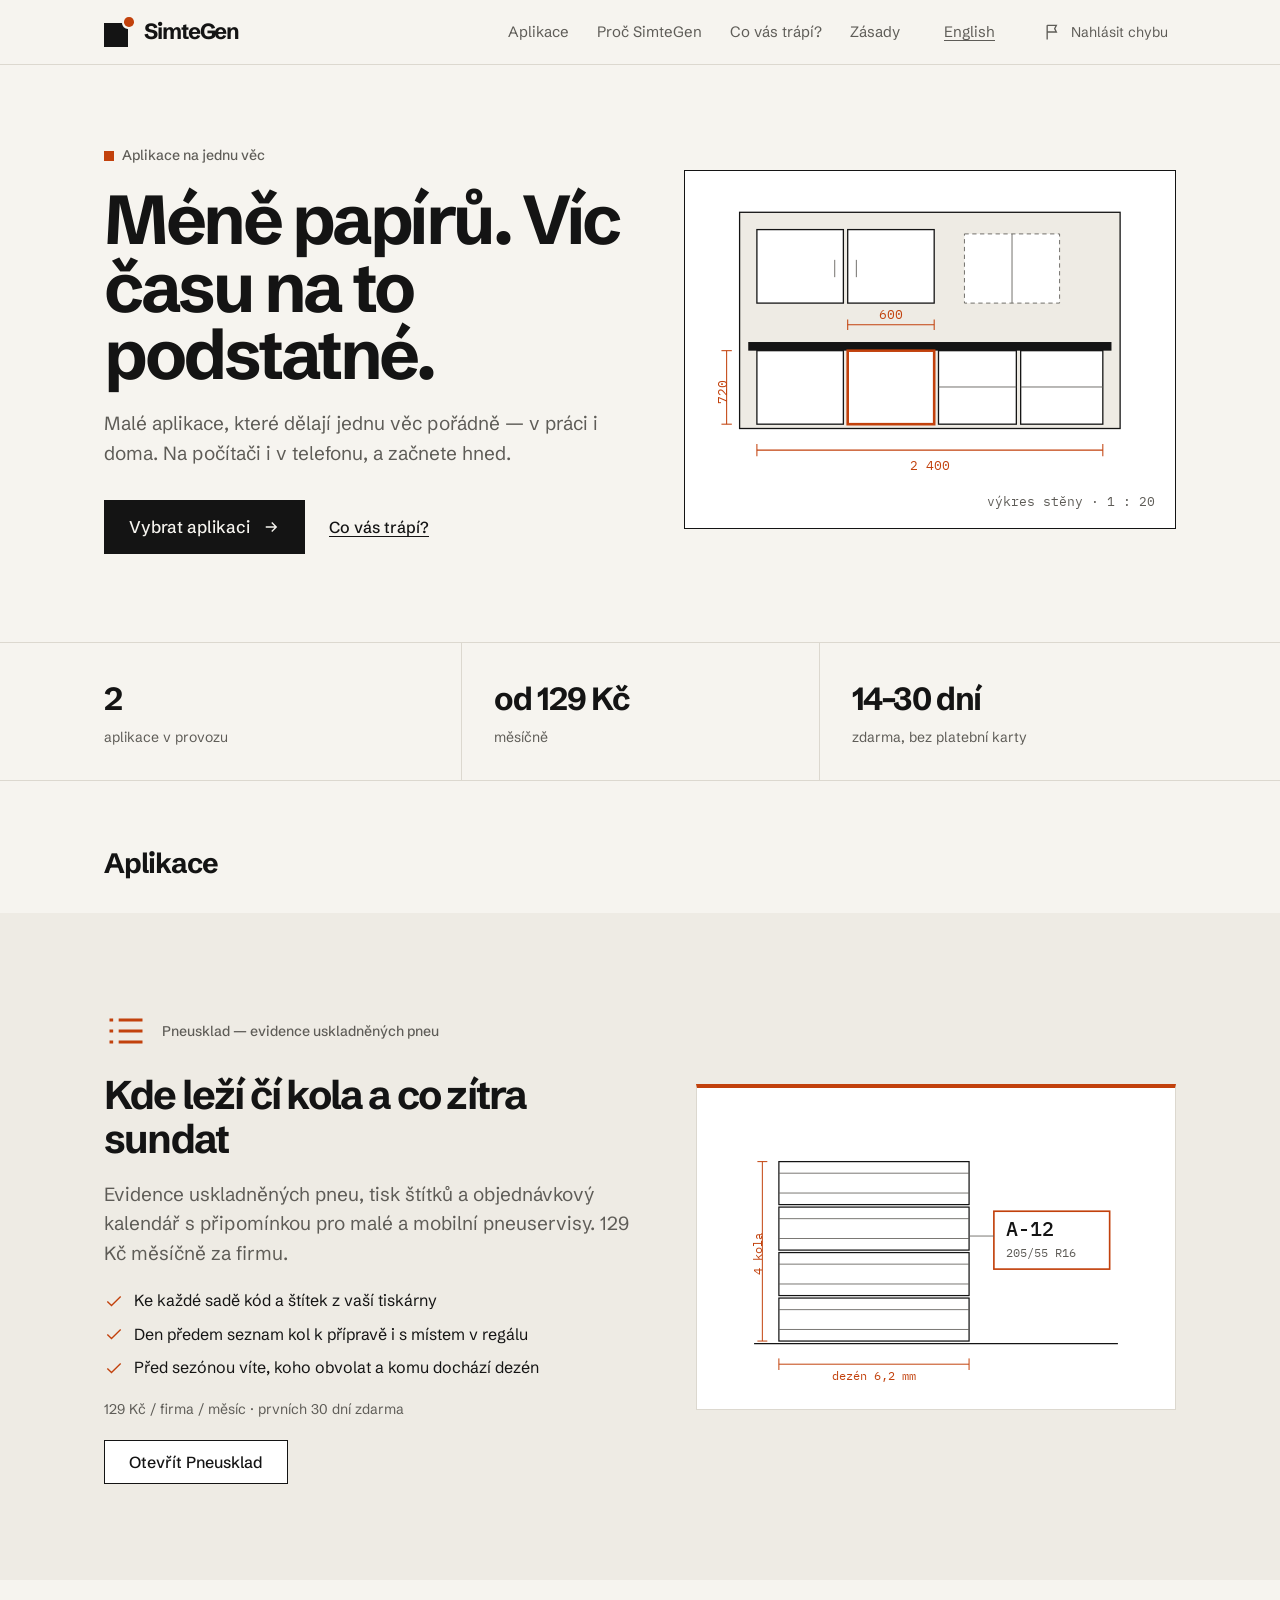
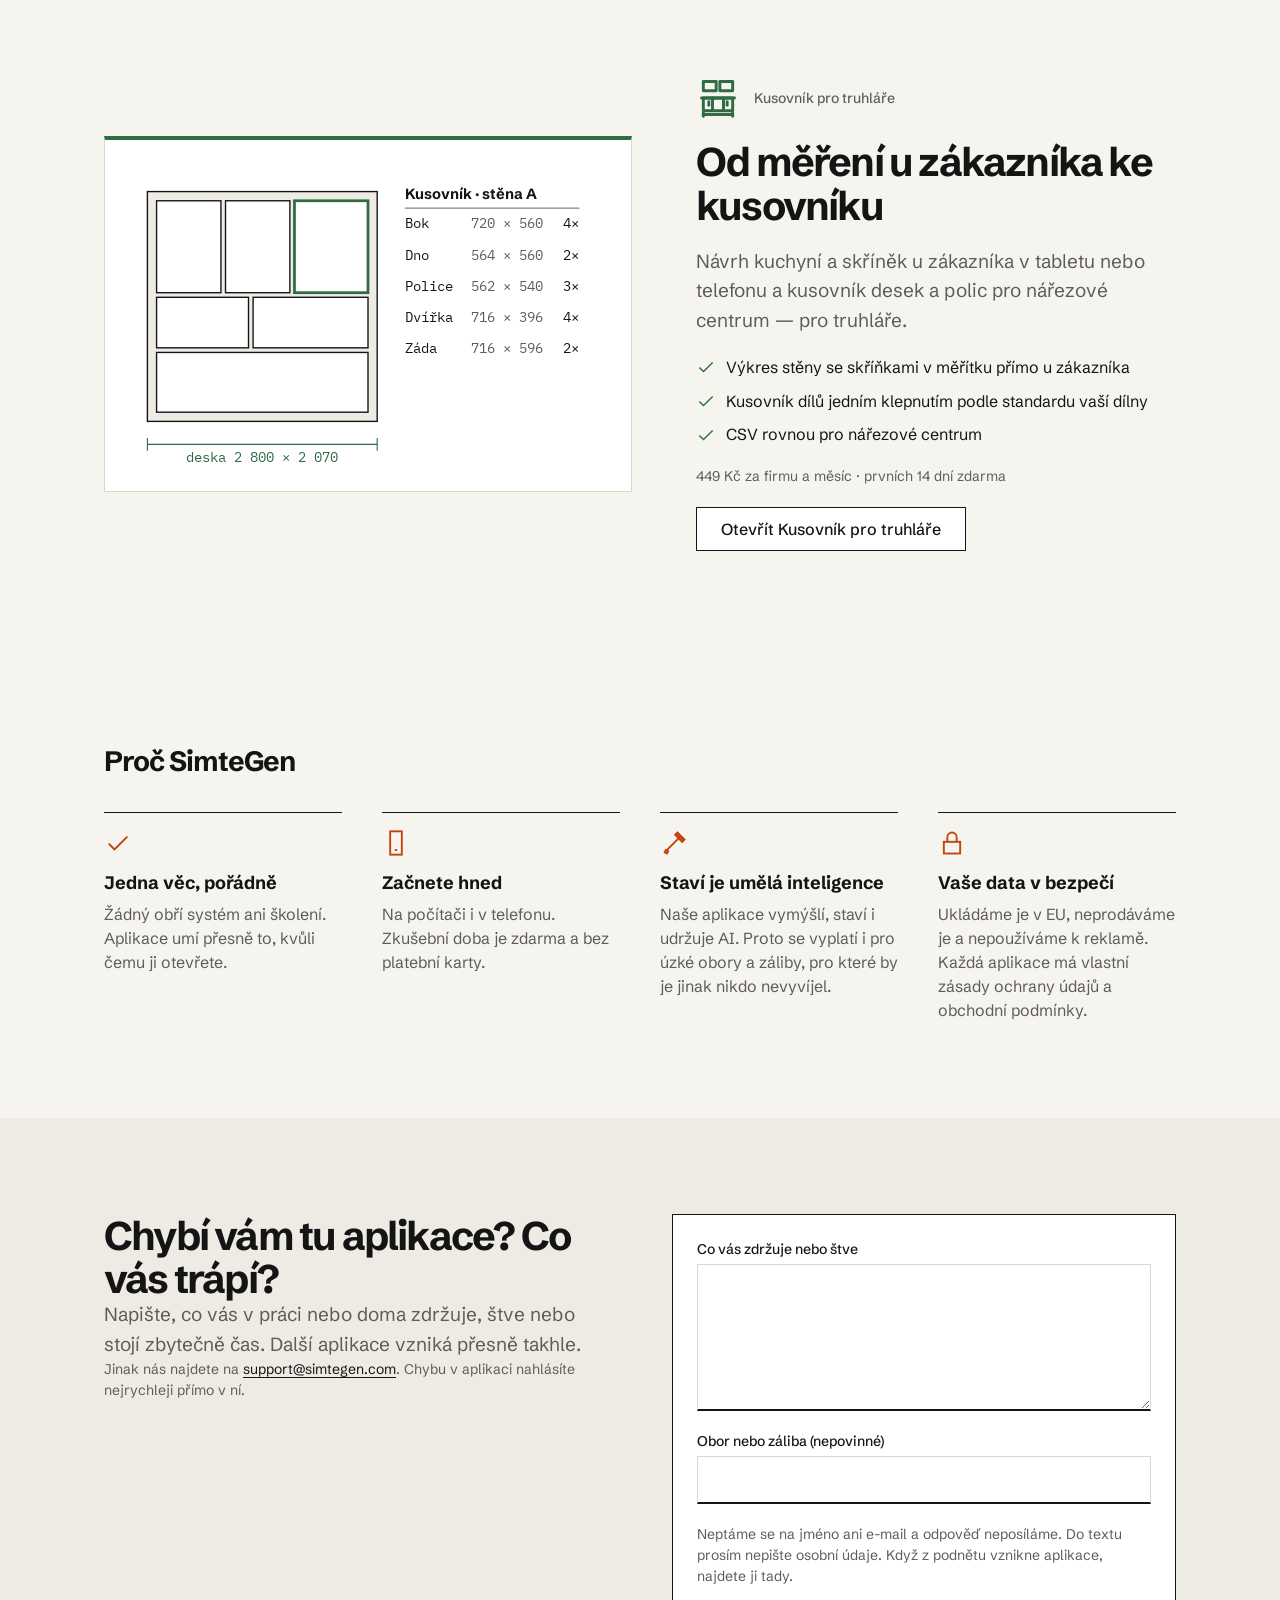
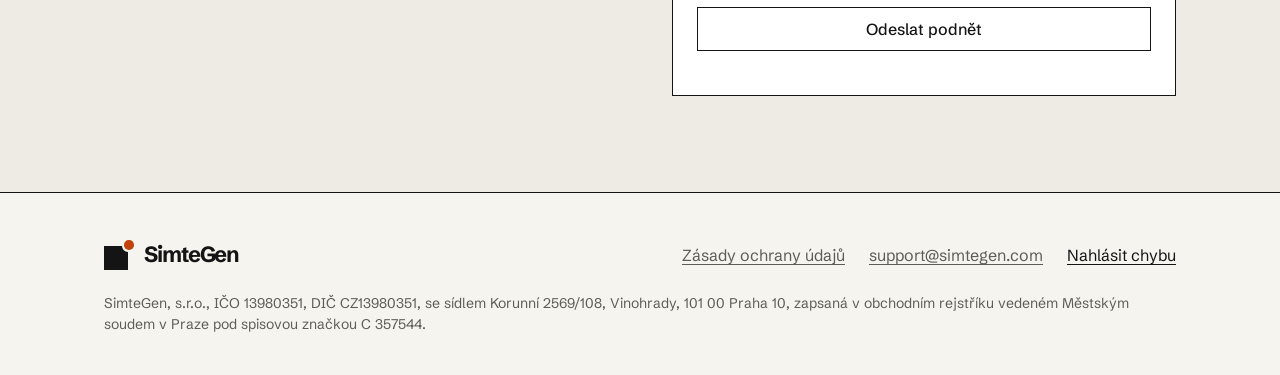
==== commit 317d18cd: "web firmy: obsah a katalog" ====
--- a/web/index.html
+++ b/web/index.html
@@ -63,7 +63,7 @@
 <section class="w-sekce w-uvod-sekce" id="aplikace"><div class="w-obal"><h2 class="w-nadpis">Aplikace</h2></div></section>
 <section class="w-sekce w-plocha p-2"><div class="w-obal w-obor">
   <div class="w-obor-text">
-    <div class="w-obor-hlava"><svg class="w-pikto" viewBox="0 0 24 24" fill="none" stroke="currentColor" stroke-width="1.6" stroke-linecap="round" stroke-linejoin="round" aria-hidden="true"><circle cx="12" cy="12" r="9"/><circle cx="12" cy="12" r="5.5"/><circle cx="12" cy="12" r="1.6"/><line x1="19.6" y1="12" x2="21" y2="12"/><line x1="18.582" y1="15.8" x2="19.794" y2="16.5"/><line x1="15.8" y1="18.582" x2="16.5" y2="19.794"/><line x1="12" y1="19.6" x2="12" y2="21"/><line x1="8.2" y1="18.582" x2="7.5" y2="19.794"/><line x1="5.418" y1="15.8" x2="4.206" y2="16.5"/><line x1="4.4" y1="12" x2="3" y2="12"/><line x1="5.418" y1="8.2" x2="4.206" y2="7.5"/><line x1="8.2" y1="5.418" x2="7.5" y2="4.206"/><line x1="12" y1="4.4" x2="12" y2="3"/><line x1="15.8" y1="5.418" x2="16.5" y2="4.206"/><line x1="18.582" y1="8.2" x2="19.794" y2="7.5"/><g><line x1="18.36" y1="18.36" x2="18.72" y2="18.72"/><polyline points="18.72,18.72 18.43,20.13 20.34,22.04 22.04,20.34 20.13,18.43 18.72,18.72"/><circle cx="19.71" cy="19.71" r="0.4"/></g></svg><p class="w-nadtitul">Pneusklad — evidence uskladněných pneu</p></div>
+    <div class="w-obor-hlava"><svg class="w-pikto" aria-hidden="true"><use href="ikony.svg#seznam"/></svg><p class="w-nadtitul">Pneusklad — evidence uskladněných pneu</p></div>
     <h3 class="w-velky-nadpis">Kde leží čí kola a co zítra sundat</h3>
     <p class="w-lead">Evidence uskladněných pneu, tisk štítků a objednávkový kalendář s připomínkou pro malé a mobilní pneuservisy. 129 Kč měsíčně za firmu.</p>
     <ul class="w-body"><li><svg class="ikonka" aria-hidden="true"><use href="ikony.svg#hotovo"/></svg>Ke každé sadě kód a štítek z vaší tiskárny</li><li><svg class="ikonka" aria-hidden="true"><use href="ikony.svg#hotovo"/></svg>Den předem seznam kol k přípravě i s místem v regálu</li><li><svg class="ikonka" aria-hidden="true"><use href="ikony.svg#hotovo"/></svg>Před sezónou víte, koho obvolat a komu dochází dezén</li></ul>
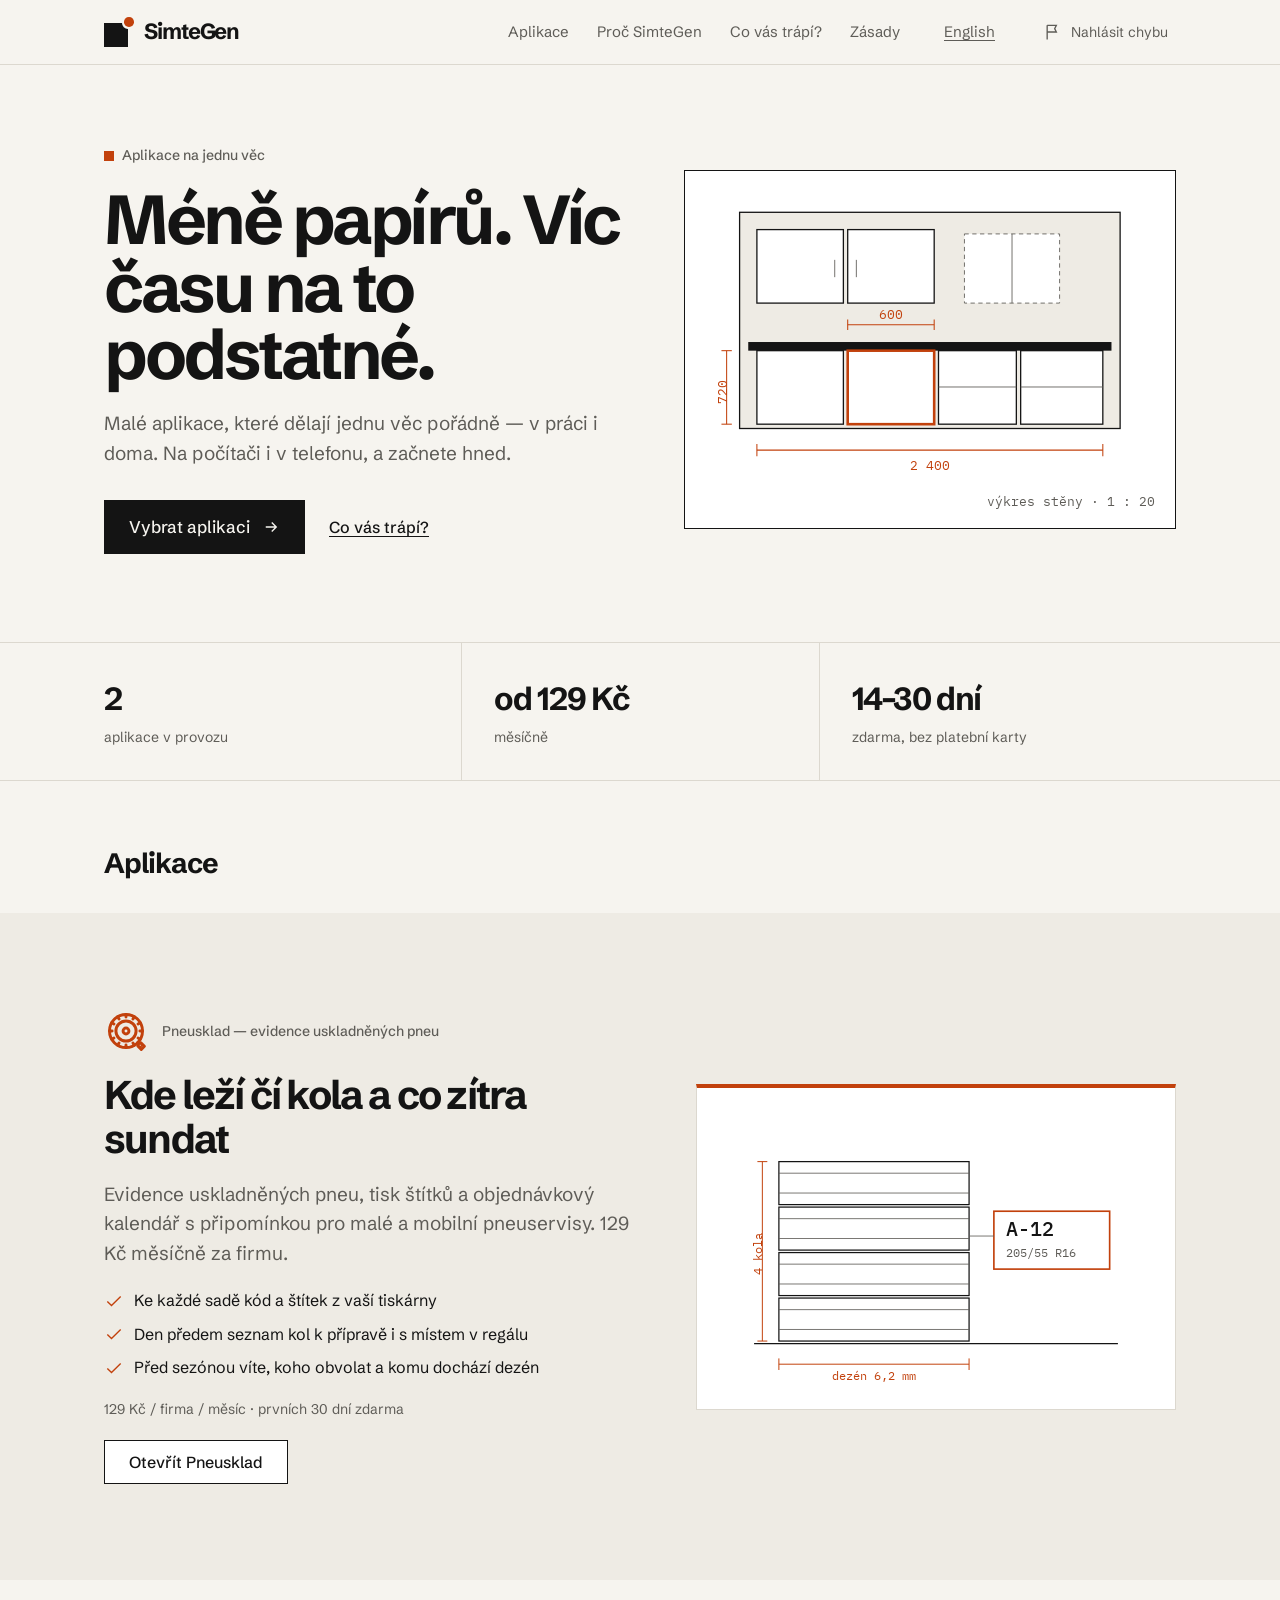
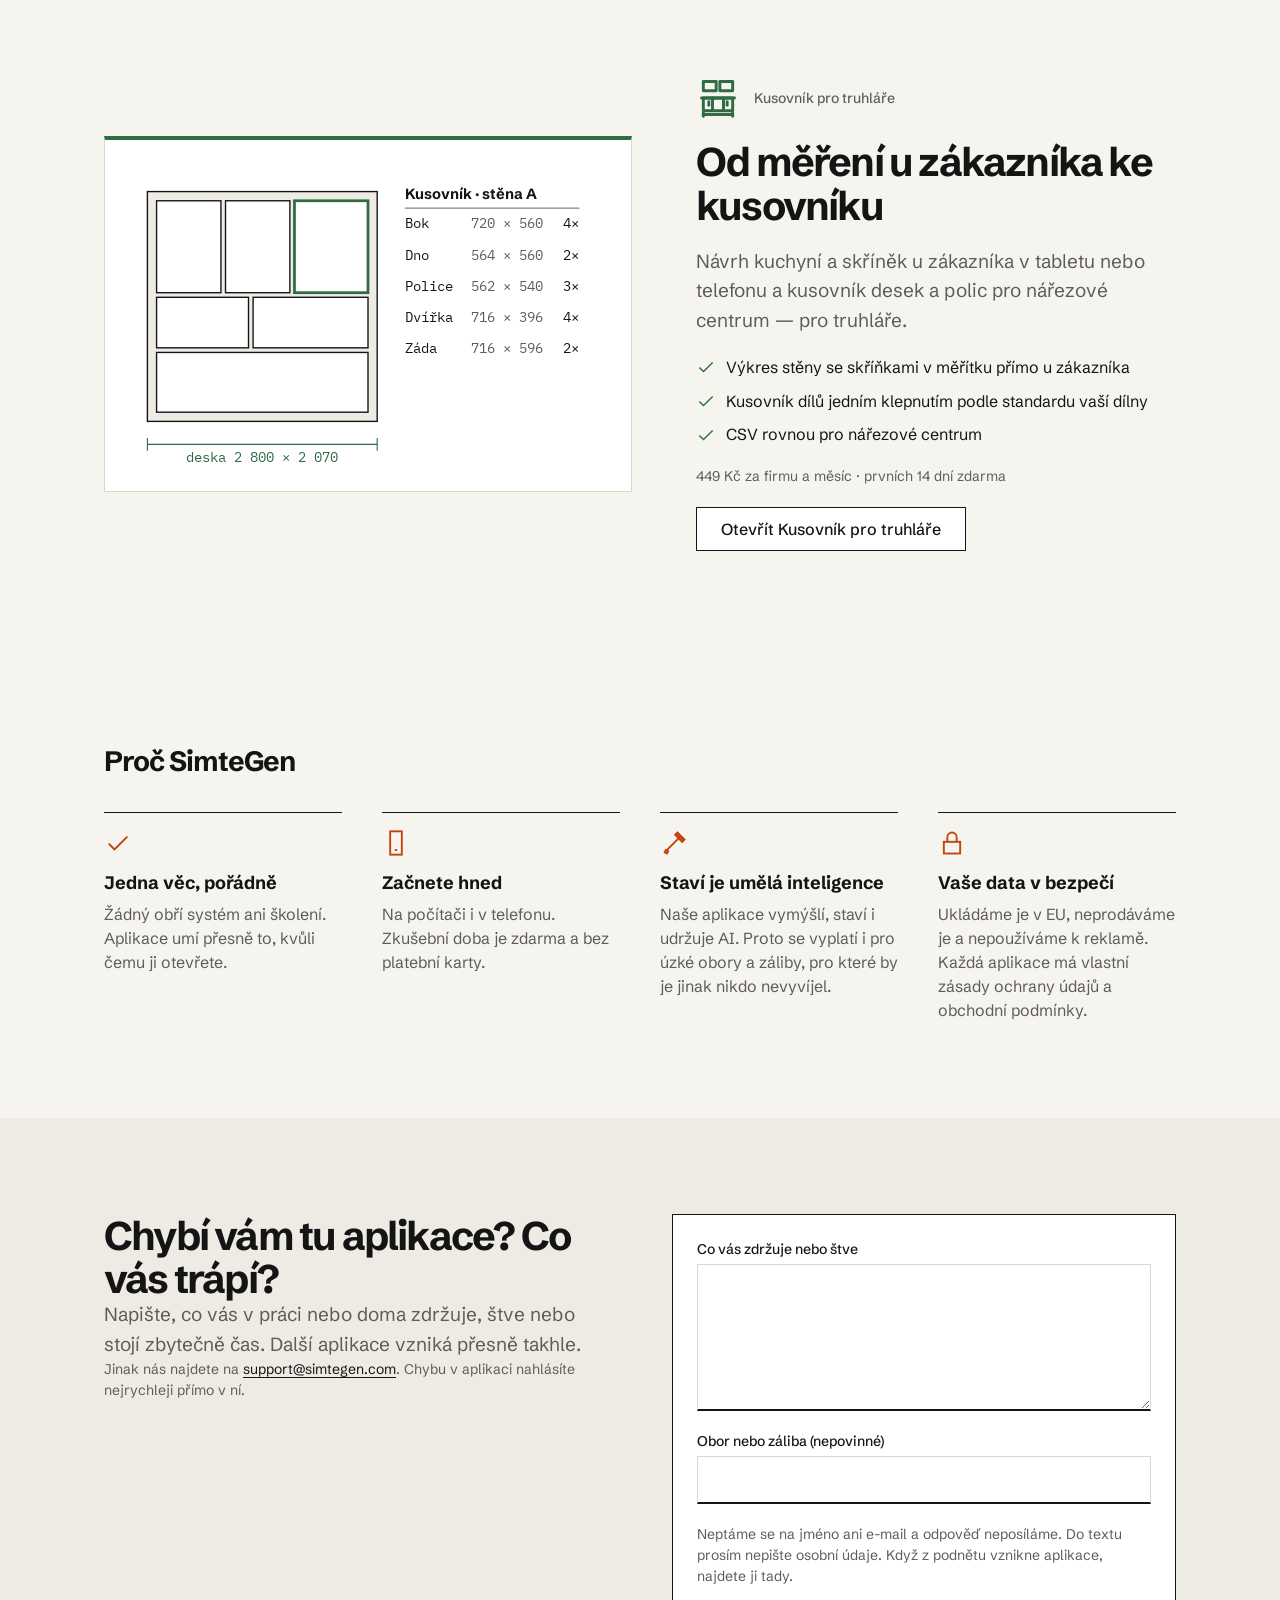
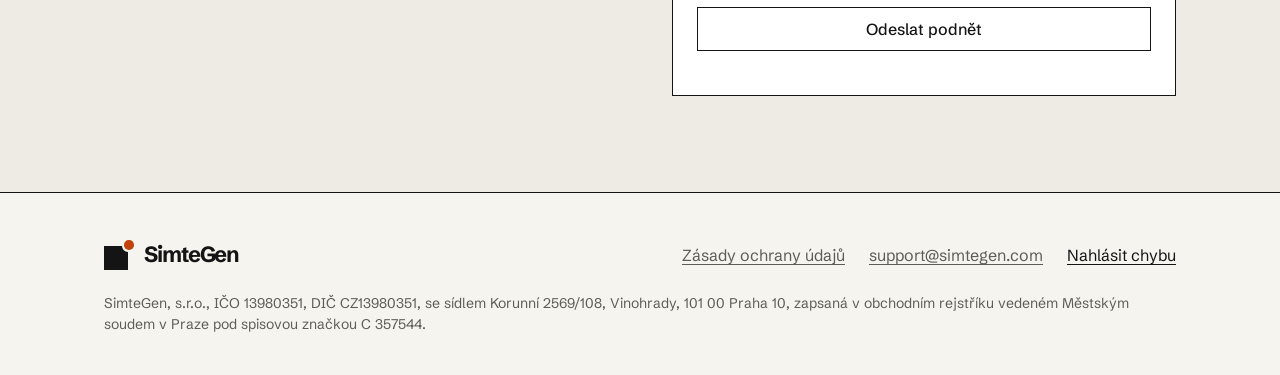
==== commit 37228255: "web firmy: obsah a katalog" ====
--- a/web/index.html
+++ b/web/index.html
@@ -20,7 +20,11 @@
   <meta property="og:title" content="SimteGen">
   <meta property="og:description" content="Malé placené aplikace, které dělají jednu věc pořádně — pro firmy, živnostníky i domácnosti. Na počítači i v telefonu, staví je umělá inteligence.">
   <meta property="og:url" content="https://simtegen.com/">
-  <meta name="twitter:card" content="summary">
+  <meta property="og:image" content="https://simtegen.com/og.png">
+  <meta property="og:image:width" content="1200">
+  <meta property="og:image:height" content="630">
+  <meta property="og:image:alt" content="SimteGen">
+  <meta name="twitter:card" content="summary_large_image">
   <script type="application/ld+json">{"@context":"https://schema.org","@type":"Organization","name":"SimteGen","legalName":"SimteGen, s.r.o.","url":"https://simtegen.com/","description":"Malé placené aplikace, které dělají jednu věc pořádně — pro firmy, živnostníky i domácnosti. Na počítači i v telefonu, staví je umělá inteligence.","identifier":{"@type":"PropertyValue","propertyID":"IČO","value":"13980351"},"address":"Korunní 2569/108, Vinohrady, 101 00 Praha 10","email":"support@simtegen.com","hasOfferCatalog":{"@type":"OfferCatalog","name":"Aplikace","itemListElement":[{"@type":"Offer","itemOffered":{"@type":"WebApplication","name":"Pneusklad — evidence uskladněných pneu","url":"https://pneusklad.simtegen.com/","description":"Evidence uskladněných pneu, tisk štítků a objednávkový kalendář s připomínkou pro malé a mobilní pneuservisy. 129 Kč měsíčně za firmu."}},{"@type":"Offer","itemOffered":{"@type":"WebApplication","name":"Kusovník pro truhláře","url":"https://kusovnik.simtegen.com/","description":"Návrh kuchyní a skříněk u zákazníka v tabletu nebo telefonu a kusovník desek a polic pro nářezové centrum — pro truhláře."}}]}}</script>
   <!-- /SEO -->
 </head>
@@ -63,7 +67,7 @@
 <section class="w-sekce w-uvod-sekce" id="aplikace"><div class="w-obal"><h2 class="w-nadpis">Aplikace</h2></div></section>
 <section class="w-sekce w-plocha p-2"><div class="w-obal w-obor">
   <div class="w-obor-text">
-    <div class="w-obor-hlava"><svg class="w-pikto" aria-hidden="true"><use href="ikony.svg#seznam"/></svg><p class="w-nadtitul">Pneusklad — evidence uskladněných pneu</p></div>
+    <div class="w-obor-hlava"><svg class="w-pikto" viewBox="0 0 24 24" fill="none" stroke="currentColor" stroke-width="1.6" stroke-linecap="round" stroke-linejoin="round" aria-hidden="true"><circle cx="12" cy="12" r="9"/><circle cx="12" cy="12" r="5.5"/><circle cx="12" cy="12" r="1.6"/><line x1="19.6" y1="12" x2="21" y2="12"/><line x1="18.582" y1="15.8" x2="19.794" y2="16.5"/><line x1="15.8" y1="18.582" x2="16.5" y2="19.794"/><line x1="12" y1="19.6" x2="12" y2="21"/><line x1="8.2" y1="18.582" x2="7.5" y2="19.794"/><line x1="5.418" y1="15.8" x2="4.206" y2="16.5"/><line x1="4.4" y1="12" x2="3" y2="12"/><line x1="5.418" y1="8.2" x2="4.206" y2="7.5"/><line x1="8.2" y1="5.418" x2="7.5" y2="4.206"/><line x1="12" y1="4.4" x2="12" y2="3"/><line x1="15.8" y1="5.418" x2="16.5" y2="4.206"/><line x1="18.582" y1="8.2" x2="19.794" y2="7.5"/><g><line x1="18.36" y1="18.36" x2="18.72" y2="18.72"/><polyline points="18.72,18.72 18.43,20.13 20.34,22.04 22.04,20.34 20.13,18.43 18.72,18.72"/><circle cx="19.71" cy="19.71" r="0.4"/></g></svg><p class="w-nadtitul">Pneusklad — evidence uskladněných pneu</p></div>
     <h3 class="w-velky-nadpis">Kde leží čí kola a co zítra sundat</h3>
     <p class="w-lead">Evidence uskladněných pneu, tisk štítků a objednávkový kalendář s připomínkou pro malé a mobilní pneuservisy. 129 Kč měsíčně za firmu.</p>
     <ul class="w-body"><li><svg class="ikonka" aria-hidden="true"><use href="ikony.svg#hotovo"/></svg>Ke každé sadě kód a štítek z vaší tiskárny</li><li><svg class="ikonka" aria-hidden="true"><use href="ikony.svg#hotovo"/></svg>Den předem seznam kol k přípravě i s místem v regálu</li><li><svg class="ikonka" aria-hidden="true"><use href="ikony.svg#hotovo"/></svg>Před sezónou víte, koho obvolat a komu dochází dezén</li></ul>
